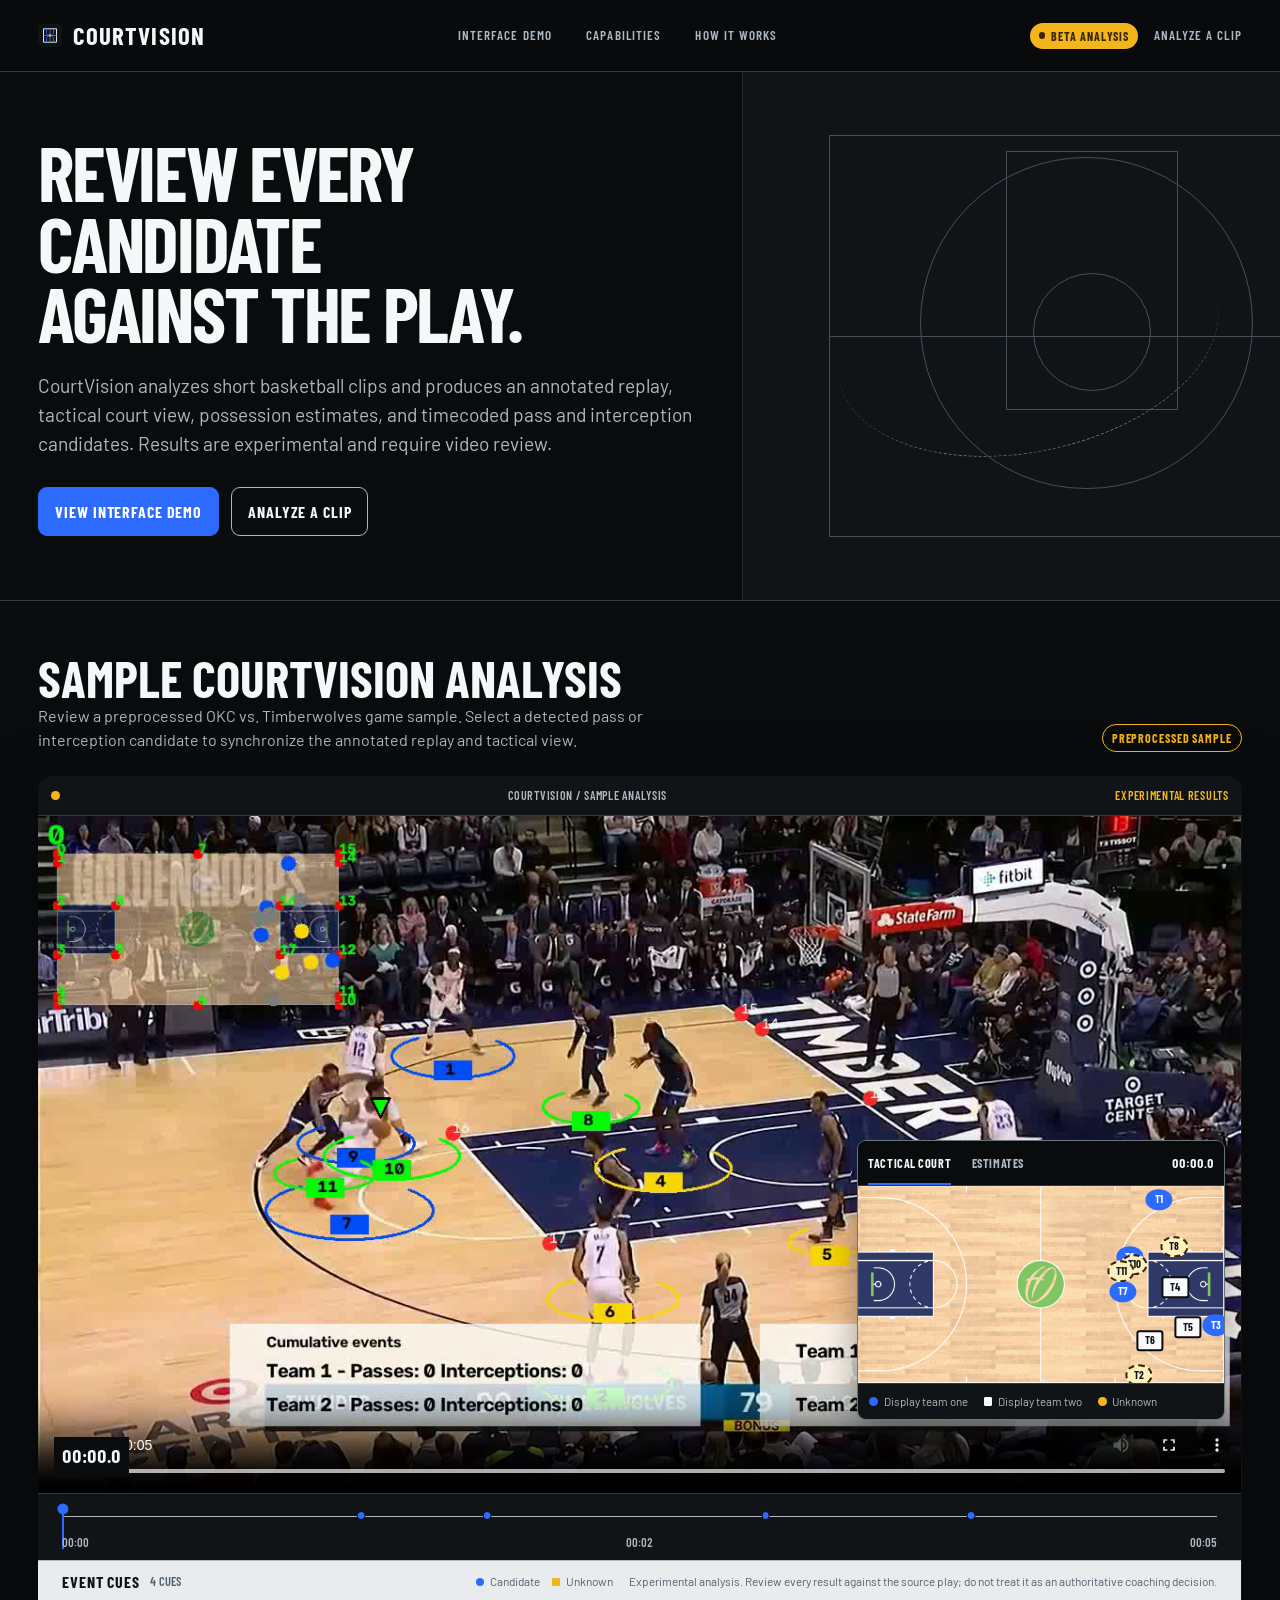
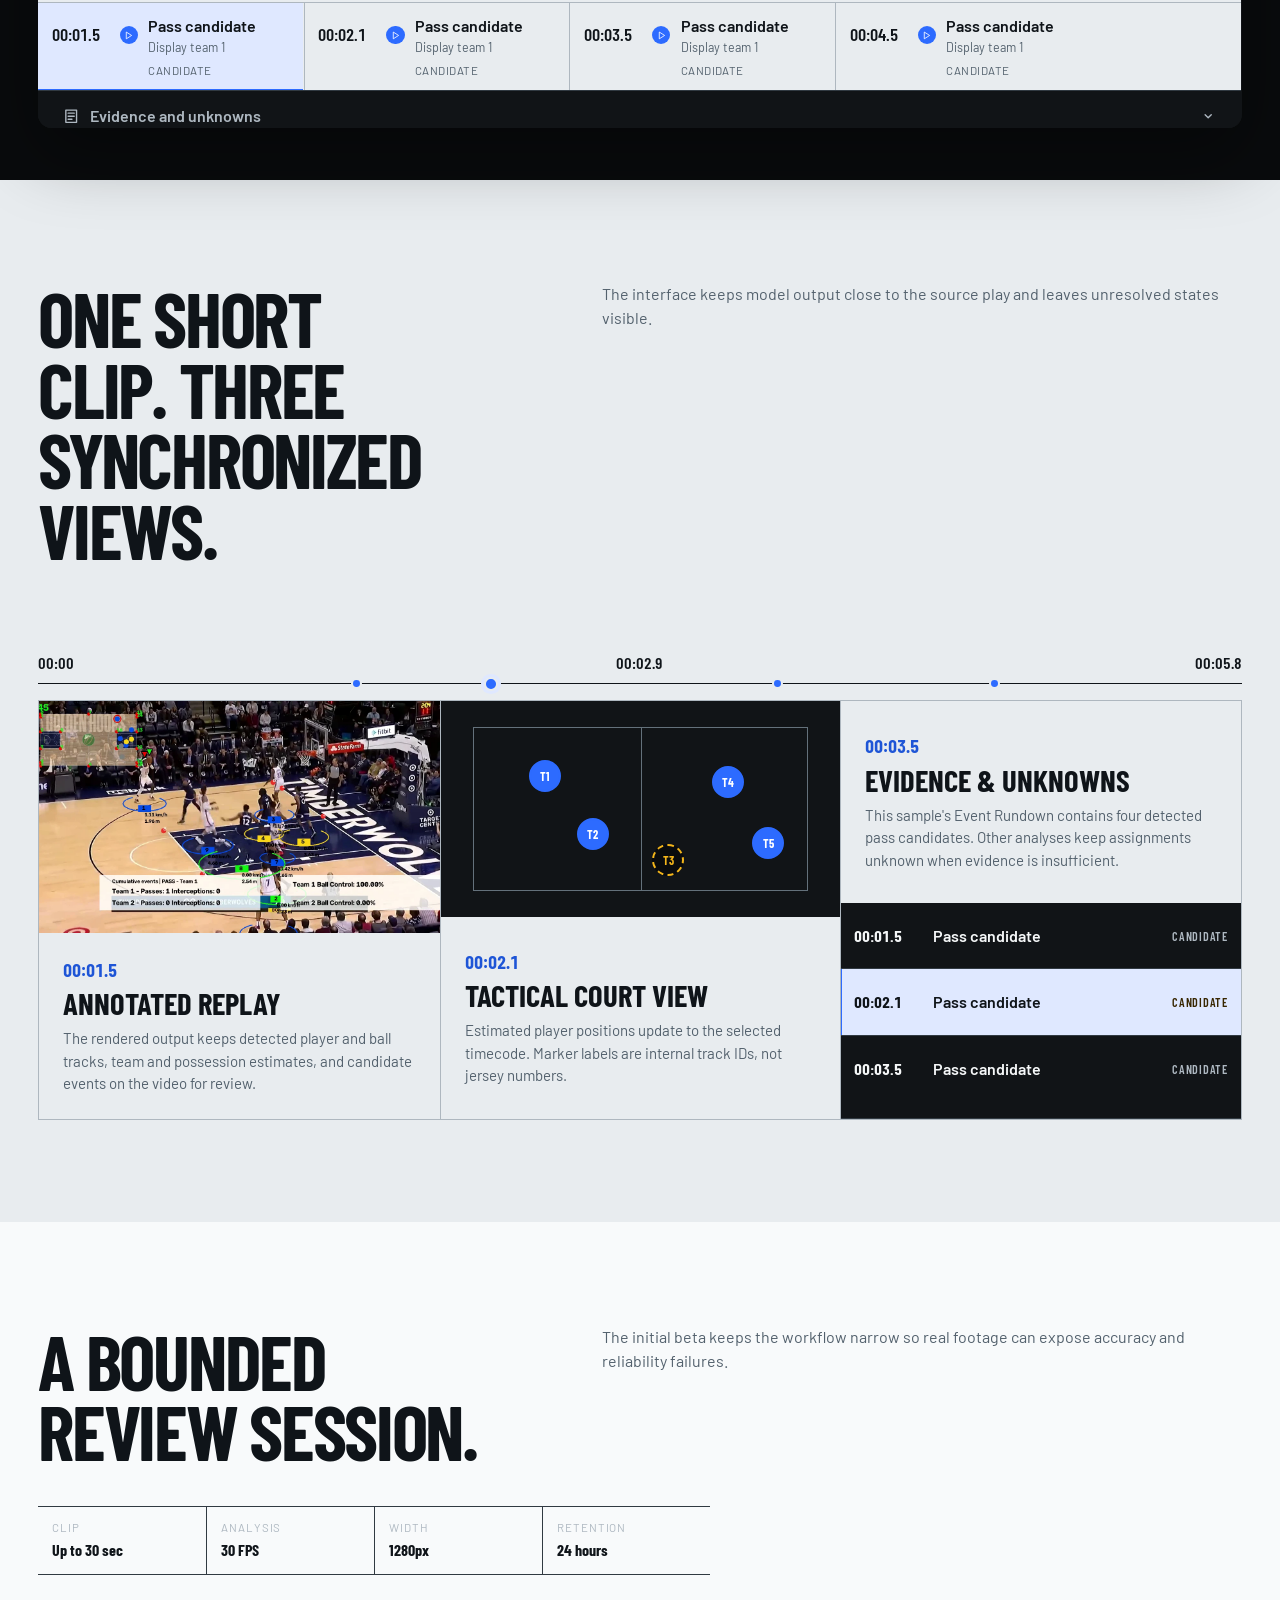
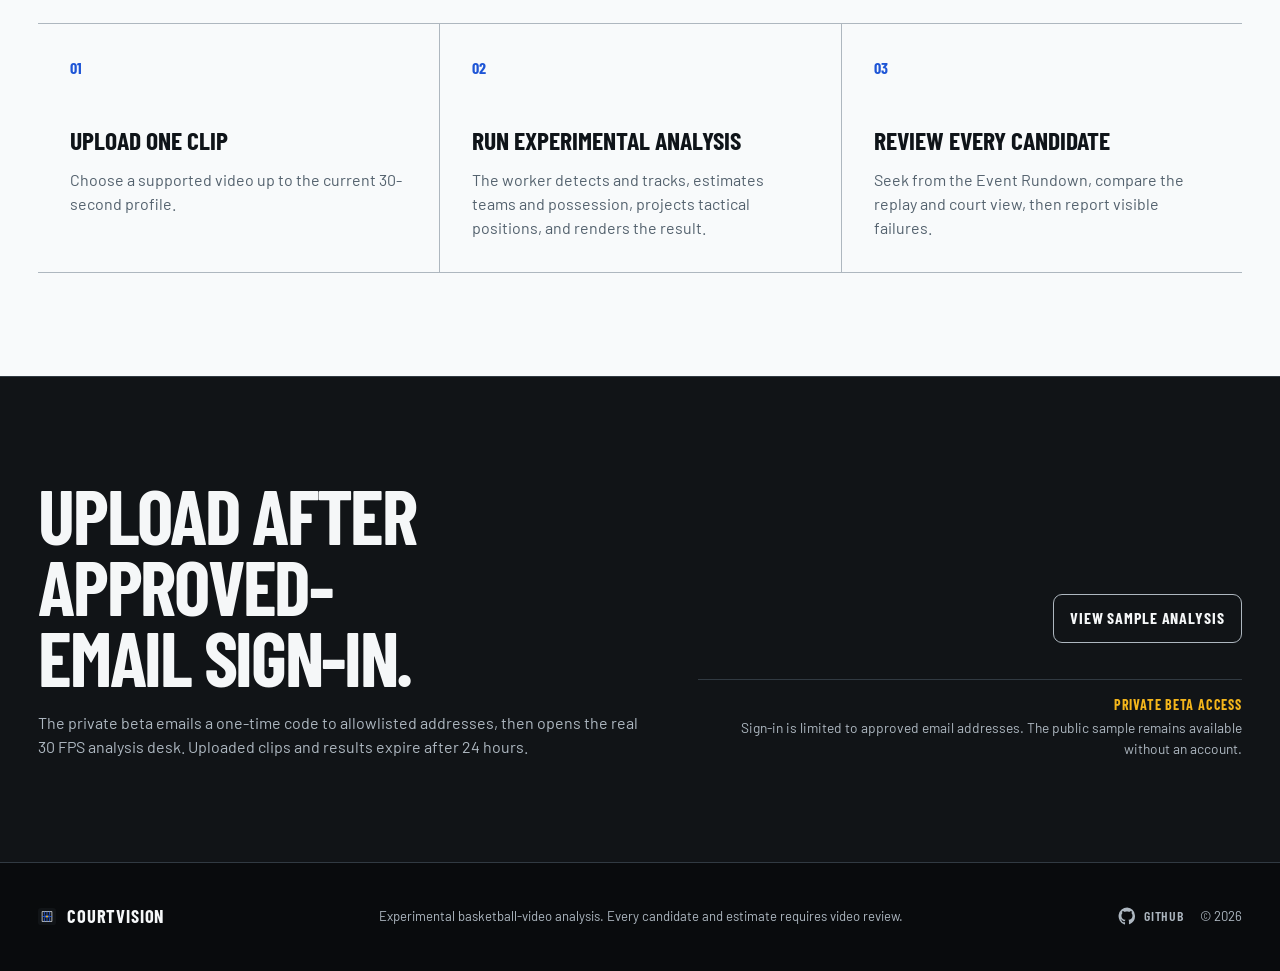
==== web/index.html @ 03729434 "Stabilize full-resolution private beta demo" ====
<!doctype html>
<html lang="en">
  <head>
    <meta charset="utf-8" />
    <meta name="viewport" content="width=device-width, initial-scale=1" />
    <meta name="theme-color" content="#090b0d" />
    <meta name="description" content="CourtVision analyzes short basketball clips into experimental annotated replays, tactical views, possession estimates, and timecoded pass and interception candidates." />
    <link rel="icon" href="assets/mark.svg" type="image/svg+xml" />
    <link rel="preload" href="assets/fonts/barlow-400.ttf" as="font" type="font/ttf" crossorigin />
    <link rel="preload" href="assets/fonts/barlow-condensed-700.ttf" as="font" type="font/ttf" crossorigin />
    <link rel="stylesheet" href="landing.css?v=4" />
    <script src="config.js?v=1"></script>
    <script src="landing.js?v=3" defer></script>
    <title>CourtVision — Experimental Basketball Video Analysis</title>
  </head>
  <body>
    <!--
    THESIS: The product proves its relevance by letting visitors inspect a candidate in the real interface; this page refuses unsupported accuracy, officiating, and coaching claims.
    OWN-WORLD: Matte monitor black and cool-gray rundown paper, cobalt actions, amber unknowns, narrow broadcast lettering, exact timecodes, and faint authored court geometry.
    STORY: A coach, analyst, or researcher understands the bounded analyzer, reviews a preprocessed sample analysis, then may enter the connected private beta.
    FIRST VIEWPORT: Exact hero copy occupies the left half, court geometry holds the right, and the dominant interactive review desk begins immediately below both actions.
    FORM: Supported-Capabilities Live Film Room with a 30-second cue spine; seed ea9de4d5; approved comp .impeccable/mocks/landing-supported-capabilities.png.
    FINISH: unreviewed and undocumented is unfinished; this build ends with the finish review, the verdict, and DESIGN.md
    -->
    <a class="skip-link" href="#main">Skip to content</a>
    <header class="landing-nav">
      <a class="landing-brand" href="./" aria-label="CourtVision home"><img src="assets/mark.svg" alt="" /><span>CourtVision</span></a>
      <nav aria-label="Landing page"><a href="#interface-demo">Interface demo</a><a href="#capabilities">Capabilities</a><a href="#workflow">How it works</a></nav>
      <div class="landing-nav-actions"><span class="beta-pill">Beta analysis</span><a class="nav-signin" href="#private-beta">Analyze a clip</a></div>
    </header>

    <main id="main">
      <section class="landing-hero" aria-labelledby="hero-title">
        <div class="hero-copy">
          <h1 id="hero-title">Review every candidate against the play.</h1>
          <p>CourtVision analyzes short basketball clips and produces an annotated replay, tactical court view, possession estimates, and timecoded pass and interception candidates. Results are experimental and require video review.</p>
          <div class="hero-actions"><a class="landing-button primary" href="#interface-demo">View Interface Demo</a><a class="landing-button secondary" href="#private-beta">Analyze a Clip</a></div>
        </div>
        <div class="hero-court" aria-hidden="true">
          <span class="court-ring ring-one"></span><span class="court-ring ring-two"></span><span class="court-lane"></span><span class="court-path"></span><span class="court-signal"></span>
        </div>
      </section>

      <section class="interface-demo" id="interface-demo" aria-labelledby="demo-title">
        <header class="demo-heading"><div><h2 id="demo-title">Sample CourtVision analysis</h2><p>Review a preprocessed OKC vs. Timberwolves game sample. Select a detected pass or interception candidate to synchronize the annotated replay and tactical view.</p></div><span class="synthetic-badge">Preprocessed sample</span></header>
        <div class="demo-browser"><div class="demo-browser-bar" aria-hidden="true"><span></span><strong>courtvision / sample analysis</strong><em>Experimental results</em></div><iframe title="Interactive CourtVision sample analysis" src="demo.html?embedded=1&amp;v=video-2-tactical-fixed-4" loading="eager"></iframe></div>
      </section>

      <section class="cue-section" id="capabilities" aria-labelledby="capabilities-title">
        <header class="section-heading"><h2 id="capabilities-title">One short clip. Three synchronized views.</h2><p>The interface keeps model output close to the source play and leaves unresolved states visible.</p></header>
        <div class="landing-ruler" aria-label="Preprocessed video_2 sample ruler"><span>00:00</span><i class="cue candidate" style="--cue: 26%"></i><i class="cue selected" style="--cue: 37%"></i><i class="cue candidate" style="--cue: 61%"></i><i class="cue candidate" style="--cue: 79%"></i><span>00:02.9</span><span>00:05.8</span></div>
        <div class="capability-bands">
          <article class="capability-band replay-band"><div class="capability-copy"><span class="timecode">00:01.5</span><h3>Annotated replay</h3><p>The rendered output keeps detected player and ball tracks, team and possession estimates, and candidate events on the video for review.</p></div><figure><img src="assets/courtvision-demo-poster.webp" alt="Frame from the preprocessed CourtVision video_2 sample analysis" /></figure></article>
          <article class="capability-band court-band"><div class="mini-court" role="img" aria-label="Illustrative tactical court with internal track IDs T1 through T5"><span class="track t1">T1</span><span class="track t2">T2</span><span class="track t3 unknown">T3</span><span class="track t4">T4</span><span class="track t5">T5</span></div><div class="capability-copy"><span class="timecode">00:02.1</span><h3>Tactical court view</h3><p>Estimated player positions update to the selected timecode. Marker labels are internal track IDs, not jersey numbers.</p></div></article>
          <article class="capability-band unknown-band"><div class="capability-copy"><span class="timecode">00:03.5</span><h3>Evidence &amp; Unknowns</h3><p>This sample's Event Rundown contains four detected pass candidates. Other analyses keep assignments unknown when evidence is insufficient.</p></div><div class="sample-rundown" aria-label="video_2 Event Rundown excerpt"><div><time>00:01.5</time><strong>Pass candidate</strong><span>Candidate</span></div><div class="active"><time>00:02.1</time><strong>Pass candidate</strong><span>Candidate</span></div><div><time>00:03.5</time><strong>Pass candidate</strong><span>Candidate</span></div></div></article>
        </div>
      </section>

      <section class="workflow" id="workflow" aria-labelledby="workflow-title">
        <header class="section-heading"><h2 id="workflow-title">A bounded review session.</h2><p>The initial beta keeps the workflow narrow so real footage can expose accuracy and reliability failures.</p></header>
        <dl class="beta-limits" aria-label="Current private beta profile"><div><dt>Clip</dt><dd>Up to 30 sec</dd></div><div><dt>Analysis</dt><dd>30 FPS</dd></div><div><dt>Width</dt><dd>1280px</dd></div><div><dt>Retention</dt><dd>24 hours</dd></div></dl>
        <ol><li><strong>Upload one clip</strong><span>Choose a supported video up to the current 30-second profile.</span></li><li><strong>Run experimental analysis</strong><span>The worker detects and tracks, estimates teams and possession, projects tactical positions, and renders the result.</span></li><li><strong>Review every candidate</strong><span>Seek from the Event Rundown, compare the replay and court view, then report visible failures.</span></li></ol>
      </section>

      <section class="closing-cta" id="private-beta" aria-labelledby="closing-title"><div><h2 id="closing-title">Upload after approved-email sign-in.</h2><p>The private beta emails a one-time code to allowlisted addresses, then opens the real 30 FPS analysis desk. Uploaded clips and results expire after 24 hours.</p></div><div class="beta-entry"><div class="hero-actions"><a class="landing-button primary" data-auth-link href="app.html">Open Upload Desk</a><a class="landing-button secondary" href="demo.html?v=video-2-tactical-fixed-4">View Sample Analysis</a></div><p class="deployment-note" data-auth-unavailable><strong>Private beta access</strong><span>Sign-in is limited to approved email addresses. The public sample remains available without an account.</span></p></div></section>
    </main>

    <footer class="landing-footer" id="site-footer"><a class="landing-brand" href="./"><img src="assets/mark.svg" alt="" /><span>CourtVision</span></a><p>Experimental basketball-video analysis. Every candidate and estimate requires video review.</p><div class="footer-meta"><a class="footer-github" href="https://github.com/jcshyy" aria-label="jcshyy on GitHub"><svg viewBox="0 0 24 24" aria-hidden="true" focusable="false"><path d="M12 .7a11.3 11.3 0 0 0-3.6 22c.6.1.8-.3.8-.6v-2.2c-3.3.7-4-1.4-4-1.4-.5-1.3-1.3-1.6-1.3-1.6-1.1-.7.1-.7.1-.7 1.2.1 1.8 1.2 1.8 1.2 1 1.8 2.7 1.3 3.3 1 .1-.8.4-1.3.7-1.6-2.6-.3-5.3-1.3-5.3-5.6 0-1.2.4-2.2 1.2-3-.1-.3-.5-1.5.1-3 0 0 1-.3 3.1 1.2.9-.3 1.9-.4 2.8-.4 1 0 2 .1 2.8.4 2.2-1.5 3.1-1.2 3.1-1.2.6 1.5.2 2.7.1 3 .8.8 1.2 1.8 1.2 3 0 4.3-2.7 5.3-5.3 5.6.4.3.7 1 .7 2v3c0 .4.2.7.8.6A11.3 11.3 0 0 0 12 .7Z" /></svg><span>GitHub</span></a><span>© <span id="current-year">2026</span></span></div></footer>
  </body>
</html>
---- web/landing.css ----
@font-face {
  font-family: "Barlow";
  src: url("assets/fonts/barlow-400.ttf") format("truetype");
  font-style: normal;
  font-weight: 400;
  font-display: swap;
}

@font-face {
  font-family: "Barlow";
  src: url("assets/fonts/barlow-600.ttf") format("truetype");
  font-style: normal;
  font-weight: 600;
  font-display: swap;
}

@font-face {
  font-family: "Barlow Condensed";
  src: url("assets/fonts/barlow-condensed-600.ttf") format("truetype");
  font-style: normal;
  font-weight: 600;
  font-display: swap;
}

@font-face {
  font-family: "Barlow Condensed";
  src: url("assets/fonts/barlow-condensed-700.ttf") format("truetype");
  font-style: normal;
  font-weight: 700;
  font-display: swap;
}

:root {
  color-scheme: dark;
  --monitor: #111417;
  --monitor-deep: #090b0d;
  --monitor-raised: #1a1f24;
  --paper: #e8ecef;
  --paper-bright: #f8fafb;
  --ink: #0f1419;
  --rule: #313a42;
  --rule-light: #aeb7bf;
  --cobalt: #2d6bff;
  --cobalt-strong: #1e55d6;
  --cobalt-soft: #dfe8ff;
  --amber: #f3b51b;
  --amber-ink: #382600;
  --text: #f5f7f8;
  --text-muted: #aeb8c1;
  --paper-muted: #53616d;
  --radius: 14px;
  --radius-small: 9px;
  --page: clamp(1rem, 3vw, 3rem);
}

* { box-sizing: border-box; }

html {
  min-width: 320px;
  scroll-behavior: smooth;
  background: var(--monitor-deep);
}

body {
  min-height: 100vh;
  margin: 0;
  overflow-x: hidden;
  background: var(--monitor-deep);
  color: var(--text);
  font-family: "Barlow", sans-serif;
  line-height: 1.5;
  text-rendering: optimizeLegibility;
}

a { color: inherit; }

button,
a { -webkit-tap-highlight-color: transparent; }

a:focus-visible,
iframe:focus-visible {
  outline: 3px solid var(--amber);
  outline-offset: 3px;
}

.skip-link {
  position: fixed;
  z-index: 20;
  top: 0.75rem;
  left: 0.75rem;
  padding: 0.65rem 0.85rem;
  border-radius: var(--radius-small);
  background: var(--amber);
  color: var(--amber-ink);
  font-weight: 700;
  transform: translateY(-200%);
}

.skip-link:focus { transform: translateY(0); }

.landing-nav {
  position: sticky;
  z-index: 10;
  top: 0;
  display: grid;
  grid-template-columns: auto 1fr auto;
  align-items: center;
  min-height: 4.5rem;
  padding: 0.65rem var(--page);
  border-bottom: 1px solid var(--rule);
  background: rgba(9, 11, 13, 0.96);
}

.landing-brand {
  display: inline-flex;
  align-items: center;
  gap: 0.7rem;
  color: var(--text);
  font-family: "Barlow Condensed", sans-serif;
  font-size: 1.55rem;
  font-weight: 700;
  letter-spacing: 0.045em;
  text-decoration: none;
  text-transform: uppercase;
}

.landing-brand img { width: 1.45rem; height: 1.45rem; }

.landing-nav nav {
  display: flex;
  justify-content: center;
  gap: clamp(1rem, 2.7vw, 2.5rem);
}

.landing-nav nav a,
.nav-signin {
  color: var(--text-muted);
  font-family: "Barlow Condensed", sans-serif;
  font-size: 0.82rem;
  font-weight: 600;
  letter-spacing: 0.08em;
  text-decoration: none;
  text-transform: uppercase;
}

.landing-nav nav a:hover,
.nav-signin:hover { color: var(--text); }

.landing-nav-actions {
  display: flex;
  align-items: center;
  gap: 1rem;
}

.beta-pill,
.synthetic-badge {
  display: inline-flex;
  align-items: center;
  gap: 0.4rem;
  width: max-content;
  padding: 0.25rem 0.55rem;
  border-radius: 999px;
  background: var(--amber);
  color: var(--amber-ink);
  font-family: "Barlow Condensed", sans-serif;
  font-size: 0.75rem;
  font-weight: 700;
  letter-spacing: 0.075em;
  text-transform: uppercase;
}

.beta-pill::before { width: 0.38rem; height: 0.38rem; border-radius: 50%; background: currentColor; content: ""; }

.landing-hero {
  position: relative;
  display: grid;
  grid-template-columns: minmax(0, 0.58fr) minmax(20rem, 0.42fr);
  min-height: 29rem;
  overflow: hidden;
  border-bottom: 1px solid var(--rule);
}

.hero-copy {
  position: relative;
  z-index: 2;
  display: flex;
  flex-direction: column;
  justify-content: center;
  padding: clamp(2.75rem, 5vw, 4.5rem) var(--page);
}

.hero-copy h1,
.section-heading h2,
.closing-cta h2 {
  margin: 0;
  font-family: "Barlow Condensed", sans-serif;
  font-weight: 700;
  letter-spacing: -0.03em;
  line-height: 0.92;
  text-wrap: balance;
}

.hero-copy h1 {
  max-width: 16ch;
  font-size: clamp(3.6rem, 6vw, 5.5rem);
  text-transform: uppercase;
}

.hero-copy > p {
  max-width: 43rem;
  margin: 1.5rem 0 0;
  color: var(--text-muted);
  font-size: clamp(1rem, 1.5vw, 1.22rem);
}

.hero-actions {
  display: flex;
  flex-wrap: wrap;
  gap: 0.75rem;
  margin-top: 1.8rem;
}

.landing-button {
  display: inline-flex;
  align-items: center;
  justify-content: center;
  min-height: 2.9rem;
  padding: 0.72rem 1rem;
  border: 1px solid var(--rule-light);
  border-radius: var(--radius-small);
  font-family: "Barlow Condensed", sans-serif;
  font-weight: 700;
  letter-spacing: 0.055em;
  text-decoration: none;
  text-transform: uppercase;
  transition: background-color 180ms ease, border-color 180ms ease, color 180ms ease, transform 180ms ease, box-shadow 180ms ease;
}

.landing-button:hover { transform: translateY(-1px); box-shadow: 0 8px 20px rgba(0, 0, 0, 0.22); }
.landing-button.primary { border-color: var(--cobalt); background: var(--cobalt); color: #fff; }
.landing-button.primary:hover { border-color: var(--cobalt-strong); background: var(--cobalt-strong); }
.landing-button.secondary { background: transparent; color: var(--text); }
.landing-button.secondary:hover { border-color: var(--text); }

.beta-limits {
  display: grid;
  grid-template-columns: repeat(4, minmax(0, 1fr));
  max-width: 42rem;
  margin: 2.5rem 0 0;
  border-top: 1px solid var(--rule);
  border-bottom: 1px solid var(--rule);
}

.beta-limits div { padding: 0.75rem 0.85rem; }
.beta-limits div + div { border-left: 1px solid var(--rule); }
.beta-limits dt { color: var(--text-muted); font-size: 0.72rem; letter-spacing: 0.08em; text-transform: uppercase; }
.beta-limits dd { margin: 0.1rem 0 0; font-family: "Barlow Condensed", sans-serif; font-weight: 700; }

.hero-court {
  position: relative;
  overflow: hidden;
  border-left: 1px solid var(--rule);
  background: var(--monitor);
}

.hero-court::before,
.hero-court::after,
.court-ring,
.court-lane,
.court-path {
  position: absolute;
  border: 1px solid #43505b;
  content: "";
}

.hero-court::before { inset: 12% -28% 12% 16%; }
.hero-court::after { top: 50%; left: 16%; width: 170%; border-top: 1px solid #43505b; border-right: 0; border-bottom: 0; border-left: 0; }
.court-ring { border-radius: 50%; }
.ring-one { top: 16%; left: 33%; width: 62%; aspect-ratio: 1; }
.ring-two { top: 38%; left: 54%; width: 22%; aspect-ratio: 1; }
.court-lane { top: 15%; left: 49%; width: 32%; height: 49%; }
.court-path { top: 30%; left: 17%; width: 72%; height: 42%; border: 0; border-bottom: 1px dashed #68747e; border-radius: 50%; transform: rotate(-12deg); }
.court-signal {
  position: absolute;
  z-index: 2;
  top: 34%;
  left: 19%;
  width: 0.72rem;
  height: 0.72rem;
  border: 2px solid var(--text);
  border-radius: 50%;
  background: var(--cobalt);
  opacity: 0;
  offset-path: path("M0 0 C80 110 210 20 320 150");
}

.interface-demo,
.cue-section,
.workflow,
.closing-cta { padding: clamp(4rem, 8vw, 7rem) var(--page); }

.interface-demo { padding-block: clamp(2.25rem, 4vw, 3.5rem); background: var(--monitor-deep); }

.demo-heading,
.section-heading {
  display: flex;
  align-items: end;
  justify-content: space-between;
  gap: 2rem;
  margin-bottom: 1.5rem;
}

.demo-heading h2,
.demo-heading p,
.section-heading h2,
.section-heading p { margin: 0; }

.demo-heading h2 {
  font-family: "Barlow Condensed", sans-serif;
  font-size: clamp(2rem, 4vw, 3.4rem);
  line-height: 1;
  text-transform: uppercase;
}

.demo-heading p,
.section-heading p { max-width: 40rem; color: var(--text-muted); }

.synthetic-badge { border: 1px solid var(--amber); background: transparent; color: var(--amber); }

.demo-browser {
  position: relative;
  overflow: hidden;
  border-radius: var(--radius);
  background: var(--monitor);
  box-shadow: 0 24px 70px rgba(0, 0, 0, 0.38);
}

.demo-browser::after {
  position: absolute;
  z-index: 4;
  inset: 0 auto 0 0;
  width: 2px;
  background: var(--cobalt);
  content: "";
  opacity: 0;
  pointer-events: none;
  transform: translateX(-2px);
}

.demo-browser-bar {
  display: grid;
  grid-template-columns: auto 1fr auto;
  align-items: center;
  min-height: 2.55rem;
  padding: 0.45rem 0.8rem;
  border-bottom: 1px solid var(--rule);
  color: var(--text-muted);
  font-family: "Barlow Condensed", sans-serif;
  font-size: 0.75rem;
  letter-spacing: 0.06em;
  text-transform: uppercase;
}

.demo-browser-bar span { width: 0.55rem; height: 0.55rem; border-radius: 50%; background: var(--amber); }
.demo-browser-bar strong { justify-self: center; font-weight: 600; }
.demo-browser-bar em { color: var(--amber); font-style: normal; }
.demo-browser iframe { display: block; width: 100%; height: min(76vw, 57rem); min-height: 38rem; border: 0; background: var(--monitor); }

.cue-section { background: var(--paper); color: var(--ink); }

.section-heading { align-items: start; }
.section-heading h2 { max-width: 13ch; font-size: clamp(3rem, 6vw, 5.25rem); text-transform: uppercase; }
.cue-section .section-heading p,
.workflow .section-heading p { color: var(--paper-muted); }

.landing-ruler {
  position: relative;
  display: grid;
  grid-template-columns: 1fr 1fr 1fr;
  align-items: end;
  min-height: 4.5rem;
  margin: 3rem 0 1rem;
  border-bottom: 1px solid var(--ink);
  font-family: "Barlow Condensed", sans-serif;
  font-variant-numeric: tabular-nums;
}

.landing-ruler span { padding-bottom: 0.55rem; }
.landing-ruler span:nth-of-type(2) { justify-self: center; }
.landing-ruler span:last-child { justify-self: end; }
.cue { position: absolute; bottom: -0.34rem; left: var(--cue); width: 0.68rem; height: 0.68rem; border: 2px solid var(--paper); border-radius: 50%; background: var(--cobalt); }
.cue.unknown { border-radius: 0; background: var(--amber); transform: rotate(45deg); }
.cue.selected { width: 0.85rem; height: 0.85rem; bottom: -0.43rem; box-shadow: 0 0 0 3px var(--cobalt-soft); }

.capability-bands { display: grid; grid-template-columns: repeat(3, minmax(0, 1fr)); border: 1px solid var(--rule-light); }
.capability-band { display: grid; grid-template-columns: 1fr; min-height: 23rem; border: 0; }
.capability-band + .capability-band { border-left: 1px solid var(--rule-light); }
.replay-band,
.court-band,
.unknown-band { grid-template-columns: 1fr; }
.capability-copy { display: flex; flex-direction: column; justify-content: center; min-height: 10.5rem; padding: 1.5rem; }
.capability-copy h3 { margin: 0.25rem 0 0.6rem; font-family: "Barlow Condensed", sans-serif; font-size: clamp(1.65rem, 2.4vw, 2.4rem); line-height: 0.95; text-transform: uppercase; }
.capability-copy p { max-width: 36rem; margin: 0; color: var(--paper-muted); font-size: 0.94rem; }
.timecode { color: var(--cobalt-strong); font-family: "Barlow Condensed", sans-serif; font-size: 1.15rem; font-weight: 700; font-variant-numeric: tabular-nums; }

.replay-band figure { position: relative; grid-row: 1; min-height: 12.5rem; margin: 0; overflow: hidden; background: var(--monitor); }
.replay-band img { width: 100%; height: 100%; object-fit: cover; filter: saturate(0.88) contrast(1.04); }
.mini-court {
  position: relative;
  min-height: 12.5rem;
  overflow: hidden;
  background: var(--monitor);
}

.mini-court::before { position: absolute; inset: 12% 8%; border: 1px solid #64717b; content: ""; }
.mini-court::after { position: absolute; top: 12%; bottom: 12%; left: 50%; border-left: 1px solid #64717b; content: ""; }
.track { position: absolute; z-index: 2; display: grid; place-items: center; min-width: 2rem; height: 2rem; padding-inline: 0.2rem; border: 2px solid var(--cobalt); border-radius: 50%; background: var(--cobalt); color: #fff; font-family: "Barlow Condensed", sans-serif; font-size: 0.75rem; font-weight: 700; }
.track.unknown { border-style: dashed; border-color: var(--amber); background: var(--monitor-deep); color: var(--amber); }
.t1 { top: 27%; left: 22%; }.t2 { top: 54%; left: 34%; }.t3 { top: 66%; left: 53%; }.t4 { top: 30%; left: 68%; }.t5 { top: 58%; left: 78%; }

.sample-rundown { align-self: stretch; margin: 0; border: 0; border-bottom: 1px solid var(--rule); background: var(--monitor); color: var(--text); }
.sample-rundown div { display: grid; grid-template-columns: 4.3rem minmax(0, 1fr) auto; gap: 0.65rem; align-items: center; min-height: 4.15rem; padding: 0.65rem 0.8rem; border-bottom: 1px solid var(--rule); }
.sample-rundown div:last-child { border-bottom: 0; }
.sample-rundown div.active { background: var(--cobalt-soft); color: var(--ink); box-shadow: inset 1px 0 var(--cobalt); }
.sample-rundown time { font-family: "Barlow Condensed", sans-serif; font-weight: 700; font-variant-numeric: tabular-nums; }
.sample-rundown strong { font-weight: 600; }
.sample-rundown span { color: var(--text-muted); font-family: "Barlow Condensed", sans-serif; font-size: 0.76rem; letter-spacing: 0.06em; text-transform: uppercase; }
.sample-rundown .active span { color: var(--amber-ink); }

.workflow { background: var(--paper-bright); color: var(--ink); }
.workflow ol { display: grid; grid-template-columns: repeat(3, 1fr); margin: 3rem 0 0; padding: 0; border-top: 1px solid var(--rule-light); border-bottom: 1px solid var(--rule-light); list-style: none; counter-reset: workflow; }
.workflow li { position: relative; min-height: 13rem; padding: 2rem; counter-increment: workflow; }
.workflow li + li { border-left: 1px solid var(--rule-light); }
.workflow li::before { display: block; margin-bottom: 2.6rem; color: var(--cobalt-strong); font-family: "Barlow Condensed", sans-serif; font-size: 1rem; font-weight: 700; content: "0" counter(workflow); }
.workflow li strong { display: block; margin-bottom: 0.55rem; font-family: "Barlow Condensed", sans-serif; font-size: 1.6rem; text-transform: uppercase; }
.workflow li span { color: var(--paper-muted); }

.closing-cta {
  display: flex;
  align-items: end;
  justify-content: space-between;
  gap: 3rem;
  min-height: 28rem;
  border-top: 1px solid var(--rule);
  border-bottom: 1px solid var(--rule);
  background: var(--monitor);
}

.closing-cta h2 { max-width: 12ch; font-size: clamp(3.2rem, 6vw, 5.5rem); text-transform: uppercase; }
.closing-cta p { max-width: 38rem; margin: 1.25rem 0 0; color: var(--text-muted); }
.closing-cta .hero-actions { flex: 0 0 auto; }

.beta-entry {
  display: grid;
  justify-items: end;
  gap: 1rem;
  max-width: 34rem;
}

.deployment-note {
  display: grid;
  gap: 0.2rem;
  max-width: 31rem;
  margin: 0;
  padding-top: 0.85rem;
  border-top: 1px solid var(--rule);
  text-align: right;
}

.deployment-note strong {
  color: var(--amber);
  font-family: "Barlow Condensed", sans-serif;
  font-size: 0.88rem;
  letter-spacing: 0.055em;
  text-transform: uppercase;
}

.deployment-note span {
  color: var(--text-muted);
  font-size: 0.86rem;
}

.landing-footer { display: grid; grid-template-columns: auto 1fr auto; align-items: center; gap: 2rem; padding: 2rem var(--page); color: var(--text-muted); font-size: 0.82rem; }
.landing-footer p { justify-self: center; margin: 0; text-align: center; }
.landing-footer .landing-brand { min-height: 2.75rem; font-size: 1.15rem; }
.landing-footer .landing-brand img { width: 1.1rem; height: 1.1rem; }

.footer-meta {
  display: flex;
  align-items: center;
  justify-self: end;
  gap: 1rem;
  white-space: nowrap;
}

.footer-github {
  display: inline-flex;
  align-items: center;
  gap: 0.45rem;
  min-height: 2.75rem;
  color: var(--text-muted);
  font-family: "Barlow Condensed", sans-serif;
  font-size: 0.86rem;
  font-weight: 600;
  letter-spacing: 0.055em;
  text-decoration: none;
  text-transform: uppercase;
  transition: color 160ms ease;
}

.footer-github:hover { color: var(--text); }
.footer-github svg { width: 1.15rem; height: 1.15rem; fill: currentColor; }

[hidden] { display: none !important; }

@media (prefers-reduced-motion: no-preference) {
  .hero-court { animation: court-reveal 900ms cubic-bezier(0.16, 1, 0.3, 1) both; }
  .motion-ready .court-signal { animation: court-signal-route 1.25s cubic-bezier(0.16, 1, 0.3, 1) 280ms both; }
  .demo-browser.is-cued::after { animation: review-scan 680ms cubic-bezier(0.16, 1, 0.3, 1) both; }
  .landing-ruler.is-live .cue { animation: cue-resolve 420ms cubic-bezier(0.16, 1, 0.3, 1) both; }
  .landing-ruler.is-live .cue:nth-of-type(1) { animation-delay: 0ms; }
  .landing-ruler.is-live .cue:nth-of-type(2) { animation-delay: 55ms; }
  .landing-ruler.is-live .cue:nth-of-type(3) { animation-delay: 110ms; }
  .landing-ruler.is-live .cue:nth-of-type(4) { animation-delay: 165ms; }
  @keyframes court-reveal { from { clip-path: inset(0 0 100% 0); } to { clip-path: inset(0); } }
  @keyframes court-signal-route {
    0% { opacity: 0; offset-distance: 0%; }
    15% { opacity: 1; }
    78% { opacity: 1; }
    100% { opacity: 0; offset-distance: 100%; }
  }
  @keyframes review-scan {
    0% { opacity: 0; transform: translateX(-2px); }
    14% { opacity: 1; }
    82% { opacity: 1; }
    100% { opacity: 0; transform: translateX(100vw); }
  }
  @keyframes cue-resolve {
    0% { opacity: 0.35; scale: 0.45; }
    100% { opacity: 1; scale: 1; }
  }
}

@media (prefers-reduced-motion: reduce) {
  html { scroll-behavior: auto; }
  *, *::before, *::after { animation-duration: 0.01ms !important; transition-duration: 0.01ms !important; }
}

@media (max-width: 980px) {
  .landing-nav { grid-template-columns: auto 1fr; }
  .landing-nav nav { display: none; }
  .landing-nav-actions { justify-self: end; }
  .landing-hero { grid-template-columns: 1fr; }
  .hero-court { position: absolute; inset: 0 0 0 60%; border-left: 1px solid var(--rule); opacity: 0.55; }
  .hero-copy { padding-right: 38%; }
  .demo-browser iframe { height: 48rem; }
  .capability-band { min-height: 21rem; }
}

@media (max-width: 760px) {
  .landing-nav { min-height: 4rem; }
  .beta-pill { display: none; }
  .hero-copy { padding-right: var(--page); }
  .hero-court { inset: 48% -25% 0 40%; opacity: 0.32; }
  .landing-hero { min-height: 44rem; }
  .hero-copy h1 { font-size: clamp(3.3rem, 15vw, 5.2rem); }
  .beta-limits { grid-template-columns: repeat(2, 1fr); }
  .beta-limits div:nth-child(3) { border-left: 0; }
  .beta-limits div:nth-child(n + 3) { border-top: 1px solid var(--rule); }
  .demo-heading, .section-heading, .closing-cta { align-items: start; flex-direction: column; }
  .beta-entry { justify-items: start; }
  .deployment-note { text-align: left; }
  .demo-browser iframe { height: 43rem; min-height: 43rem; }
  .demo-browser-bar { grid-template-columns: auto 1fr; }
  .demo-browser-bar em { display: none; }
  .capability-bands { grid-template-columns: 1fr; }
  .capability-band + .capability-band { border-top: 1px solid var(--rule-light); border-left: 0; }
  .replay-band, .court-band, .unknown-band { grid-template-columns: 1fr; }
  .court-band .capability-copy { order: -1; }
  .capability-copy { min-height: 12rem; }
  .replay-band figure, .mini-court { min-height: 18rem; }
  .sample-rundown { margin: 0; }
  .workflow ol { grid-template-columns: 1fr; }
  .workflow li { min-height: auto; }
  .workflow li + li { border-top: 1px solid var(--rule-light); border-left: 0; }
  .workflow li::before { margin-bottom: 1rem; }
  .closing-cta { min-height: 32rem; }
  .landing-footer { grid-template-columns: 1fr; justify-items: start; }
  .landing-footer p { justify-self: start; text-align: left; }
  .footer-meta { justify-self: start; flex-wrap: wrap; white-space: normal; }
}

@media (max-width: 520px) {
  .landing-brand { font-size: 1.25rem; }
  .landing-brand img { width: 1.2rem; height: 1.2rem; }
  .nav-signin { padding: 0.55rem 0.65rem; border: 1px solid var(--rule); border-radius: var(--radius-small); font-size: 0.7rem; }
  .landing-hero { min-height: 48rem; }
  .hero-copy h1 { font-size: 3.65rem; }
  .hero-actions { flex-direction: column; }
  .landing-button { width: 100%; }
  .interface-demo, .cue-section, .workflow, .closing-cta { padding-block: 4rem; }
  .demo-heading { align-items: start; }
  .synthetic-badge { white-space: normal; }
  .demo-browser { margin-inline: calc(var(--page) * -1); border-radius: 0; }
  .demo-browser iframe { height: 48rem; }
  .section-heading h2 { font-size: 3.55rem; }
  .landing-ruler span:nth-of-type(2) { visibility: hidden; }
  .capability-copy h3 { font-size: 3rem; }
  .sample-rundown div { grid-template-columns: 4.4rem minmax(0, 1fr); gap: 0.6rem; }
  .sample-rundown span { grid-column: 2; }
}
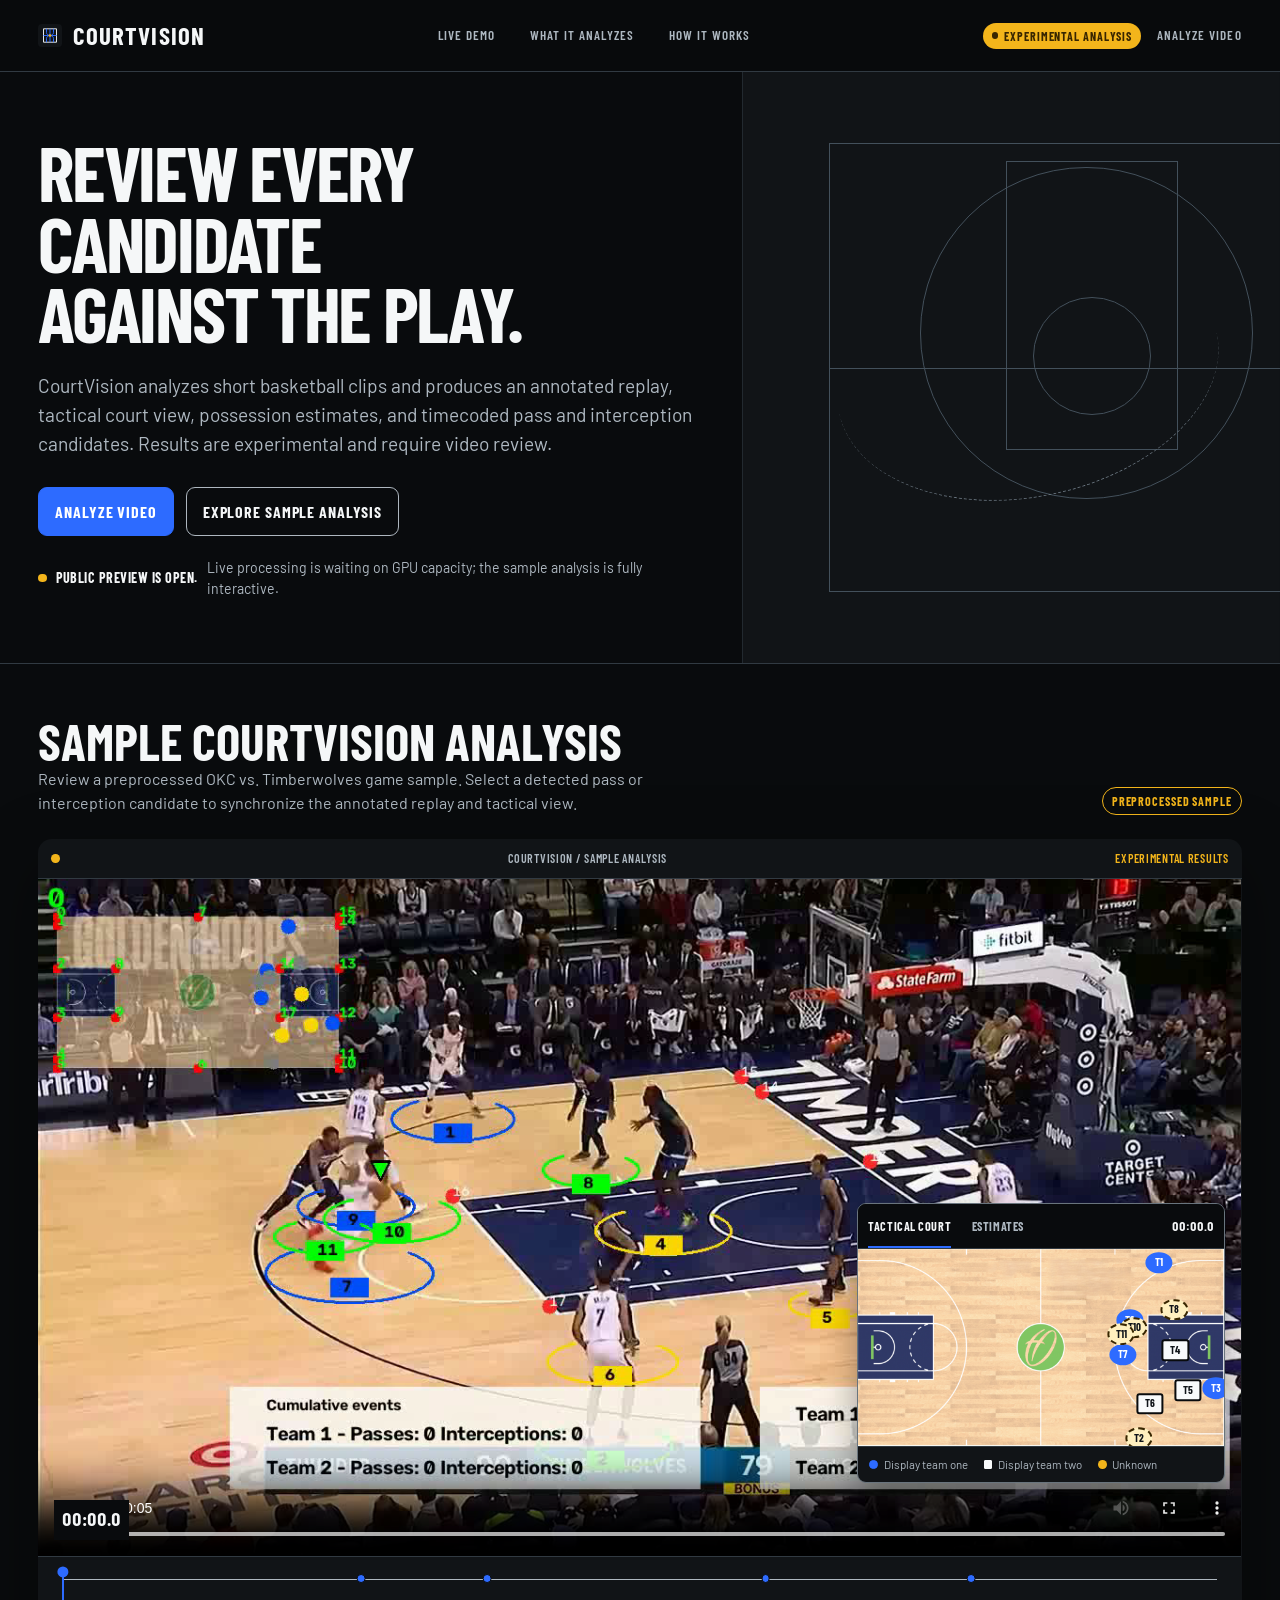
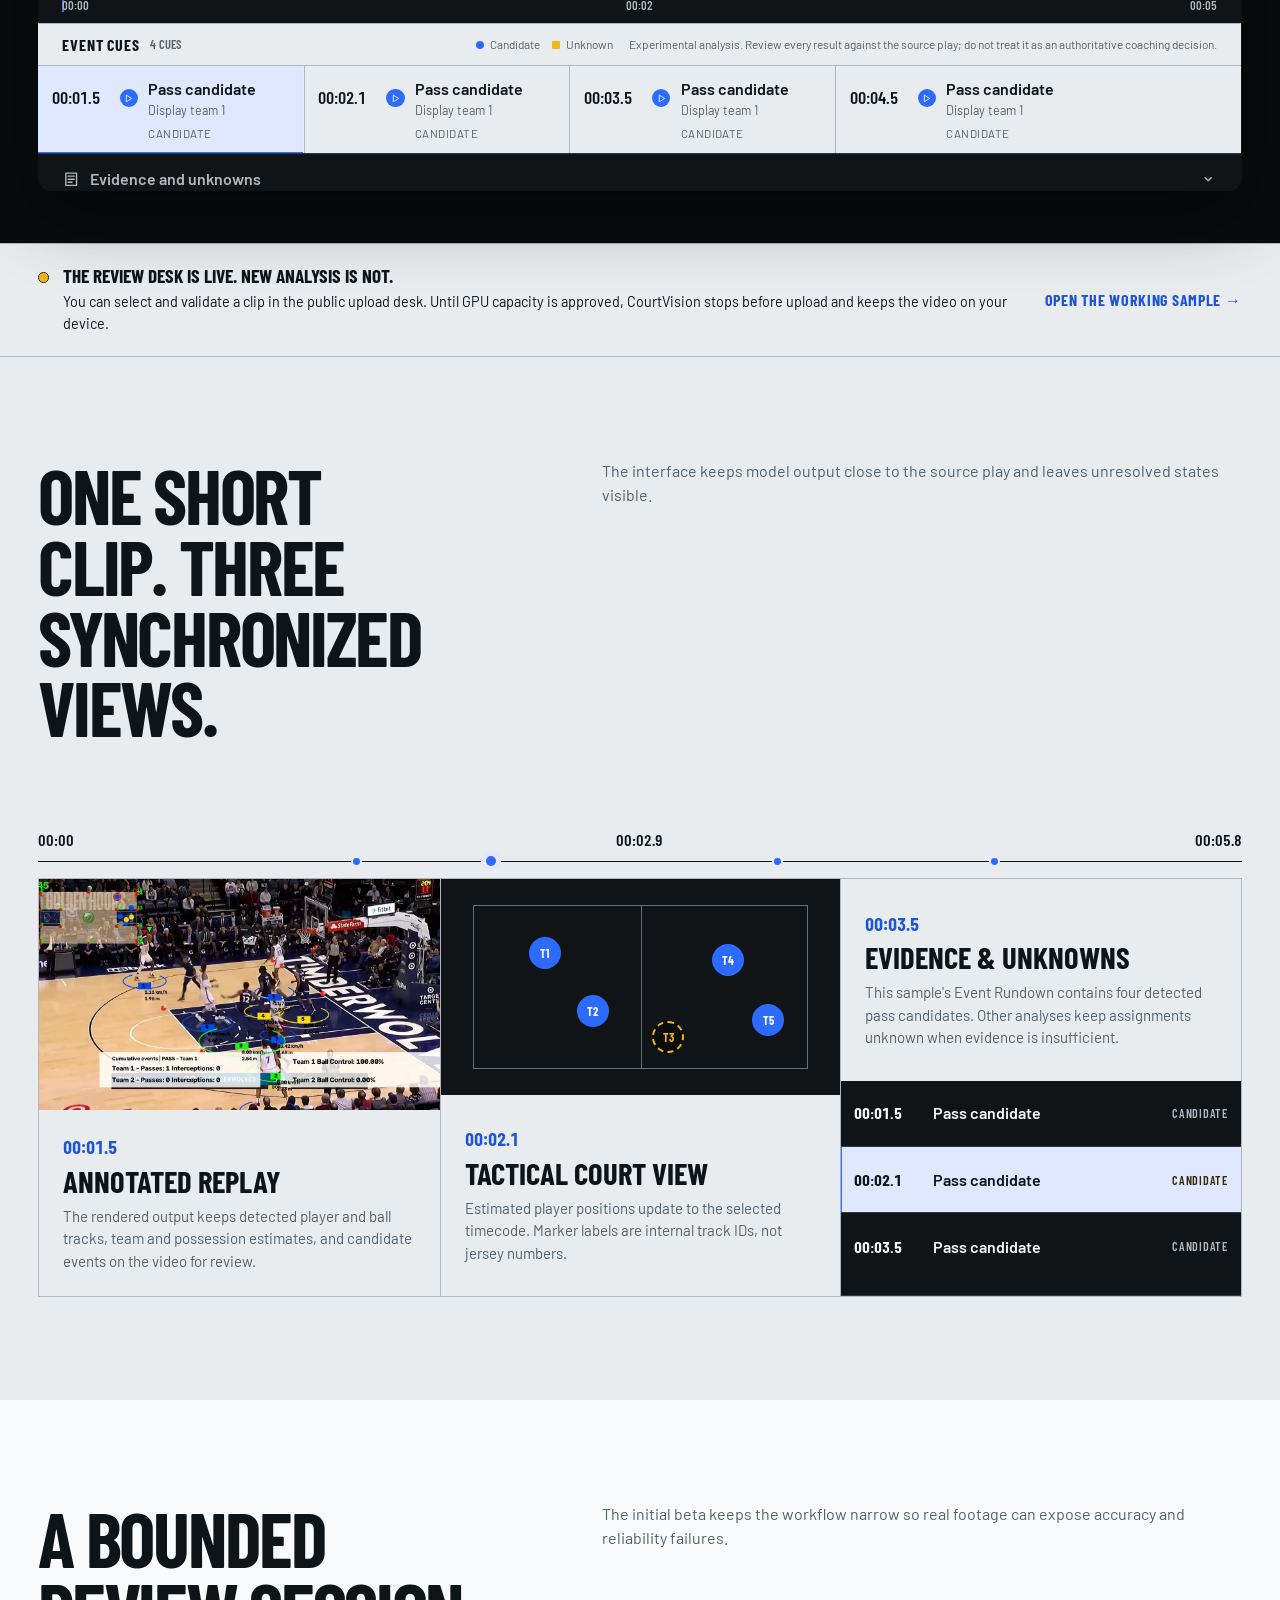
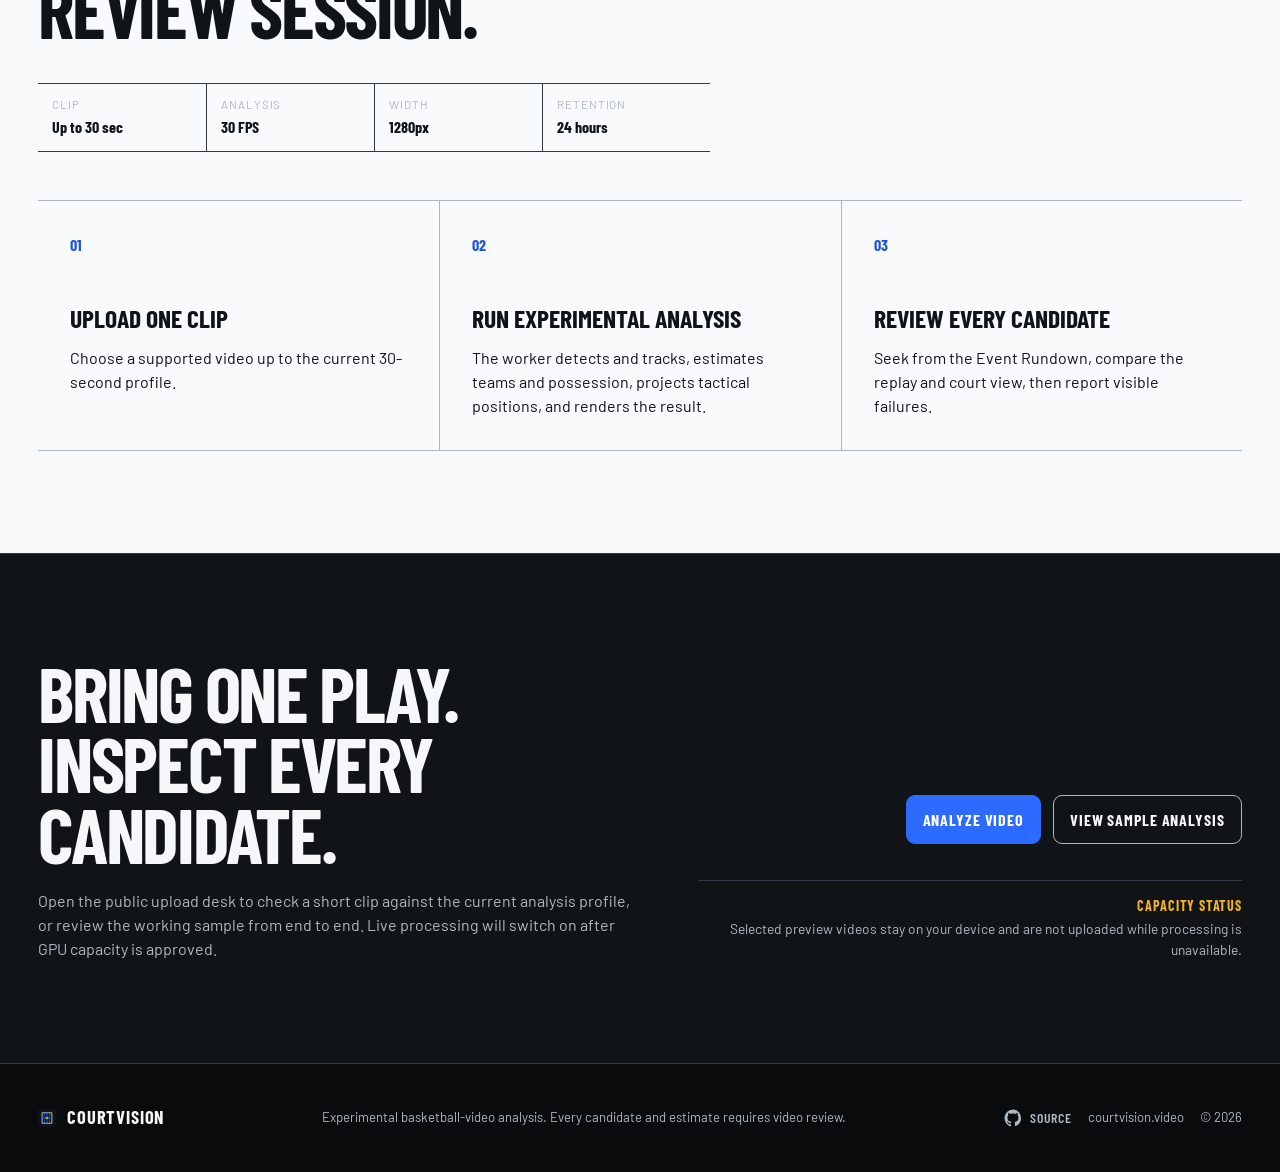
==== commit 85ff4a83: "Launch official CourtVision public preview" ====
--- a/web/index.html
+++ b/web/index.html
@@ -4,29 +4,36 @@
     <meta charset="utf-8" />
     <meta name="viewport" content="width=device-width, initial-scale=1" />
     <meta name="theme-color" content="#090b0d" />
-    <meta name="description" content="CourtVision analyzes short basketball clips into experimental annotated replays, tactical views, possession estimates, and timecoded pass and interception candidates." />
+    <meta name="description" content="CourtVision turns short basketball videos into inspectable annotated replays, tactical views, possession estimates, and timecoded event candidates." />
+    <link rel="canonical" href="https://courtvision.video/" />
+    <meta property="og:type" content="website" />
+    <meta property="og:site_name" content="CourtVision" />
+    <meta property="og:title" content="CourtVision — Inspectable basketball video analysis" />
+    <meta property="og:description" content="Analyze a basketball clip, inspect the annotated replay, and review every experimental candidate against the source play." />
+    <meta property="og:url" content="https://courtvision.video/" />
+    <meta property="og:image" content="https://courtvision.video/assets/courtvision-demo-poster.webp" />
     <link rel="icon" href="assets/mark.svg" type="image/svg+xml" />
     <link rel="preload" href="assets/fonts/barlow-400.ttf" as="font" type="font/ttf" crossorigin />
     <link rel="preload" href="assets/fonts/barlow-condensed-700.ttf" as="font" type="font/ttf" crossorigin />
-    <link rel="stylesheet" href="landing.css?v=4" />
-    <script src="config.js?v=1"></script>
-    <script src="landing.js?v=3" defer></script>
-    <title>CourtVision — Experimental Basketball Video Analysis</title>
+    <link rel="stylesheet" href="landing.css?v=official-preview-1" />
+    <script src="config.js?v=official-preview-1"></script>
+    <script src="landing.js?v=official-preview-1" defer></script>
+    <title>CourtVision — Basketball Video Analysis</title>
   </head>
   <body>
     <!--
     THESIS: The product proves its relevance by letting visitors inspect a candidate in the real interface; this page refuses unsupported accuracy, officiating, and coaching claims.
     OWN-WORLD: Matte monitor black and cool-gray rundown paper, cobalt actions, amber unknowns, narrow broadcast lettering, exact timecodes, and faint authored court geometry.
-    STORY: A coach, analyst, or researcher understands the bounded analyzer, reviews a preprocessed sample analysis, then may enter the connected private beta.
-    FIRST VIEWPORT: Exact hero copy occupies the left half, court geometry holds the right, and the dominant interactive review desk begins immediately below both actions.
+    STORY: A coach, analyst, or researcher understands the bounded analyzer, can open the public upload desk, and can inspect a complete preprocessed sample while live GPU capacity is pending.
+    FIRST VIEWPORT: Exact hero copy occupies the left half, court geometry holds the right, and Analyze video leads directly to the public upload desk.
     FORM: Supported-Capabilities Live Film Room with a 30-second cue spine; seed ea9de4d5; approved comp .impeccable/mocks/landing-supported-capabilities.png.
     FINISH: unreviewed and undocumented is unfinished; this build ends with the finish review, the verdict, and DESIGN.md
     -->
     <a class="skip-link" href="#main">Skip to content</a>
     <header class="landing-nav">
       <a class="landing-brand" href="./" aria-label="CourtVision home"><img src="assets/mark.svg" alt="" /><span>CourtVision</span></a>
-      <nav aria-label="Landing page"><a href="#interface-demo">Interface demo</a><a href="#capabilities">Capabilities</a><a href="#workflow">How it works</a></nav>
-      <div class="landing-nav-actions"><span class="beta-pill">Beta analysis</span><a class="nav-signin" href="#private-beta">Analyze a clip</a></div>
+      <nav aria-label="Landing page"><a href="#interface-demo">Live demo</a><a href="#capabilities">What it analyzes</a><a href="#workflow">How it works</a></nav>
+      <div class="landing-nav-actions"><span class="beta-pill">Experimental analysis</span><a class="nav-signin" data-analyze-link href="app.html">Analyze video</a></div>
     </header>
 
     <main id="main">
@@ -34,7 +41,8 @@
         <div class="hero-copy">
           <h1 id="hero-title">Review every candidate against the play.</h1>
           <p>CourtVision analyzes short basketball clips and produces an annotated replay, tactical court view, possession estimates, and timecoded pass and interception candidates. Results are experimental and require video review.</p>
-          <div class="hero-actions"><a class="landing-button primary" href="#interface-demo">View Interface Demo</a><a class="landing-button secondary" href="#private-beta">Analyze a Clip</a></div>
+          <div class="hero-actions"><a class="landing-button primary" data-analyze-link href="app.html">Analyze video</a><a class="landing-button secondary" href="#interface-demo">Explore sample analysis</a></div>
+          <p class="hero-availability"><span class="hero-status-dot" aria-hidden="true"></span><strong>Public preview is open.</strong><span class="hero-status-copy">Live processing is waiting on GPU capacity; the sample analysis is fully interactive.</span></p>
         </div>
         <div class="hero-court" aria-hidden="true">
           <span class="court-ring ring-one"></span><span class="court-ring ring-two"></span><span class="court-lane"></span><span class="court-path"></span><span class="court-signal"></span>
@@ -45,6 +53,14 @@
         <header class="demo-heading"><div><h2 id="demo-title">Sample CourtVision analysis</h2><p>Review a preprocessed OKC vs. Timberwolves game sample. Select a detected pass or interception candidate to synchronize the annotated replay and tactical view.</p></div><span class="synthetic-badge">Preprocessed sample</span></header>
         <div class="demo-browser"><div class="demo-browser-bar" aria-hidden="true"><span></span><strong>courtvision / sample analysis</strong><em>Experimental results</em></div><iframe title="Interactive CourtVision sample analysis" src="demo.html?embedded=1&amp;v=video-2-tactical-fixed-4" loading="eager"></iframe></div>
       </section>
+
+      <aside class="service-status" aria-labelledby="service-status-title">
+        <div>
+          <span class="status-light" aria-hidden="true"></span>
+          <div><h2 id="service-status-title">The review desk is live. New analysis is not.</h2><p>You can select and validate a clip in the public upload desk. Until GPU capacity is approved, CourtVision stops before upload and keeps the video on your device.</p></div>
+        </div>
+        <a class="status-link" href="demo.html?v=video-2-tactical-fixed-4">Open the working sample <span aria-hidden="true">→</span></a>
+      </aside>
 
       <section class="cue-section" id="capabilities" aria-labelledby="capabilities-title">
         <header class="section-heading"><h2 id="capabilities-title">One short clip. Three synchronized views.</h2><p>The interface keeps model output close to the source play and leaves unresolved states visible.</p></header>
@@ -62,9 +78,9 @@
         <ol><li><strong>Upload one clip</strong><span>Choose a supported video up to the current 30-second profile.</span></li><li><strong>Run experimental analysis</strong><span>The worker detects and tracks, estimates teams and possession, projects tactical positions, and renders the result.</span></li><li><strong>Review every candidate</strong><span>Seek from the Event Rundown, compare the replay and court view, then report visible failures.</span></li></ol>
       </section>
 
-      <section class="closing-cta" id="private-beta" aria-labelledby="closing-title"><div><h2 id="closing-title">Upload after approved-email sign-in.</h2><p>The private beta emails a one-time code to allowlisted addresses, then opens the real 30 FPS analysis desk. Uploaded clips and results expire after 24 hours.</p></div><div class="beta-entry"><div class="hero-actions"><a class="landing-button primary" data-auth-link href="app.html">Open Upload Desk</a><a class="landing-button secondary" href="demo.html?v=video-2-tactical-fixed-4">View Sample Analysis</a></div><p class="deployment-note" data-auth-unavailable><strong>Private beta access</strong><span>Sign-in is limited to approved email addresses. The public sample remains available without an account.</span></p></div></section>
+      <section class="closing-cta" id="analyze" aria-labelledby="closing-title"><div><h2 id="closing-title">Bring one play. Inspect every candidate.</h2><p>Open the public upload desk to check a short clip against the current analysis profile, or review the working sample from end to end. Live processing will switch on after GPU capacity is approved.</p></div><div class="beta-entry"><div class="hero-actions"><a class="landing-button primary" data-analyze-link href="app.html">Analyze video</a><a class="landing-button secondary" href="demo.html?v=video-2-tactical-fixed-4">View sample analysis</a></div><p class="deployment-note"><strong>Capacity status</strong><span>Selected preview videos stay on your device and are not uploaded while processing is unavailable.</span></p></div></section>
     </main>
 
-    <footer class="landing-footer" id="site-footer"><a class="landing-brand" href="./"><img src="assets/mark.svg" alt="" /><span>CourtVision</span></a><p>Experimental basketball-video analysis. Every candidate and estimate requires video review.</p><div class="footer-meta"><a class="footer-github" href="https://github.com/jcshyy" aria-label="jcshyy on GitHub"><svg viewBox="0 0 24 24" aria-hidden="true" focusable="false"><path d="M12 .7a11.3 11.3 0 0 0-3.6 22c.6.1.8-.3.8-.6v-2.2c-3.3.7-4-1.4-4-1.4-.5-1.3-1.3-1.6-1.3-1.6-1.1-.7.1-.7.1-.7 1.2.1 1.8 1.2 1.8 1.2 1 1.8 2.7 1.3 3.3 1 .1-.8.4-1.3.7-1.6-2.6-.3-5.3-1.3-5.3-5.6 0-1.2.4-2.2 1.2-3-.1-.3-.5-1.5.1-3 0 0 1-.3 3.1 1.2.9-.3 1.9-.4 2.8-.4 1 0 2 .1 2.8.4 2.2-1.5 3.1-1.2 3.1-1.2.6 1.5.2 2.7.1 3 .8.8 1.2 1.8 1.2 3 0 4.3-2.7 5.3-5.3 5.6.4.3.7 1 .7 2v3c0 .4.2.7.8.6A11.3 11.3 0 0 0 12 .7Z" /></svg><span>GitHub</span></a><span>© <span id="current-year">2026</span></span></div></footer>
+    <footer class="landing-footer" id="site-footer"><a class="landing-brand" href="./"><img src="assets/mark.svg" alt="" /><span>CourtVision</span></a><p>Experimental basketball-video analysis. Every candidate and estimate requires video review.</p><div class="footer-meta"><a class="footer-github" href="https://github.com/jcshyy/CourtVision" aria-label="CourtVision on GitHub"><svg viewBox="0 0 24 24" aria-hidden="true" focusable="false"><path d="M12 .7a11.3 11.3 0 0 0-3.6 22c.6.1.8-.3.8-.6v-2.2c-3.3.7-4-1.4-4-1.4-.5-1.3-1.3-1.6-1.3-1.6-1.1-.7.1-.7.1-.7 1.2.1 1.8 1.2 1.8 1.2 1 1.8 2.7 1.3 3.3 1 .1-.8.4-1.3.7-1.6-2.6-.3-5.3-1.3-5.3-5.6 0-1.2.4-2.2 1.2-3-.1-.3-.5-1.5.1-3 0 0 1-.3 3.1 1.2.9-.3 1.9-.4 2.8-.4 1 0 2 .1 2.8.4 2.2-1.5 3.1-1.2 3.1-1.2.6 1.5.2 2.7.1 3 .8.8 1.2 1.8 1.2 3 0 4.3-2.7 5.3-5.3 5.6.4.3.7 1 .7 2v3c0 .4.2.7.8.6A11.3 11.3 0 0 0 12 .7Z" /></svg><span>Source</span></a><span>courtvision.video</span><span>© <span id="current-year">2026</span></span></div></footer>
   </body>
 </html>
--- a/web/landing.css
+++ b/web/landing.css
@@ -206,11 +206,36 @@
   text-transform: uppercase;
 }
 
-.hero-copy > p {
+.hero-copy > p:not(.hero-availability) {
   max-width: 43rem;
   margin: 1.5rem 0 0;
   color: var(--text-muted);
   font-size: clamp(1rem, 1.5vw, 1.22rem);
+}
+
+.hero-availability {
+  display: grid;
+  grid-template-columns: auto auto minmax(0, 1fr);
+  align-items: center;
+  gap: 0.55rem;
+  max-width: 43rem;
+  margin: 1.3rem 0 0;
+  color: var(--text-muted);
+  font-size: 0.88rem;
+}
+
+.hero-status-dot {
+  width: 0.52rem;
+  height: 0.52rem;
+  border-radius: 50%;
+  background: var(--amber);
+}
+
+.hero-availability strong {
+  color: var(--text);
+  font-family: "Barlow Condensed", sans-serif;
+  letter-spacing: 0.035em;
+  text-transform: uppercase;
 }
 
 .hero-actions {
@@ -301,6 +326,60 @@
 
 .interface-demo { padding-block: clamp(2.25rem, 4vw, 3.5rem); background: var(--monitor-deep); }
 
+.service-status {
+  display: flex;
+  align-items: center;
+  justify-content: space-between;
+  gap: 2rem;
+  padding: 1.35rem var(--page);
+  border-block: 1px solid var(--rule-light);
+  background: var(--paper);
+  color: var(--ink);
+}
+
+.service-status > div {
+  display: grid;
+  grid-template-columns: auto minmax(0, 1fr);
+  align-items: start;
+  gap: 0.9rem;
+}
+
+.status-light {
+  width: 0.65rem;
+  height: 0.65rem;
+  margin-top: 0.45rem;
+  border: 1px solid var(--amber-ink);
+  border-radius: 50%;
+  background: var(--amber);
+}
+
+.service-status h2 {
+  margin: 0;
+  font-family: "Barlow Condensed", sans-serif;
+  font-size: 1.2rem;
+  line-height: 1.15;
+  text-transform: uppercase;
+}
+
+.service-status p {
+  max-width: 64rem;
+  margin: 0.25rem 0 0;
+  color: var(--paper-text-muted);
+  font-size: 0.9rem;
+}
+
+.status-link {
+  flex: 0 0 auto;
+  color: var(--cobalt-strong);
+  font-family: "Barlow Condensed", sans-serif;
+  font-weight: 700;
+  letter-spacing: 0.045em;
+  text-decoration: none;
+  text-transform: uppercase;
+}
+
+.status-link:hover { text-decoration: underline; text-underline-offset: 0.25rem; }
+
 .demo-heading,
 .section-heading {
   display: flex;
@@ -433,7 +512,7 @@
 .workflow li + li { border-left: 1px solid var(--rule-light); }
 .workflow li::before { display: block; margin-bottom: 2.6rem; color: var(--cobalt-strong); font-family: "Barlow Condensed", sans-serif; font-size: 1rem; font-weight: 700; content: "0" counter(workflow); }
 .workflow li strong { display: block; margin-bottom: 0.55rem; font-family: "Barlow Condensed", sans-serif; font-size: 1.6rem; text-transform: uppercase; }
-.workflow li span { color: var(--paper-muted); }
+.workflow li span { color: var(--paper-text-muted); }
 
 .closing-cta {
   display: flex;
@@ -568,6 +647,7 @@
   .beta-limits div:nth-child(3) { border-left: 0; }
   .beta-limits div:nth-child(n + 3) { border-top: 1px solid var(--rule); }
   .demo-heading, .section-heading, .closing-cta { align-items: start; flex-direction: column; }
+  .service-status { align-items: start; flex-direction: column; gap: 1rem; }
   .beta-entry { justify-items: start; }
   .deployment-note { text-align: left; }
   .demo-browser iframe { height: 43rem; min-height: 43rem; }
@@ -597,6 +677,10 @@
   .landing-hero { min-height: 48rem; }
   .hero-copy h1 { font-size: 3.65rem; }
   .hero-actions { flex-direction: column; }
+  .hero-availability { grid-template-columns: auto minmax(0, 1fr); align-items: start; }
+  .hero-status-dot { margin-top: 0.36rem; }
+  .hero-availability strong { align-self: center; }
+  .hero-status-copy { grid-column: 2; }
   .landing-button { width: 100%; }
   .interface-demo, .cue-section, .workflow, .closing-cta { padding-block: 4rem; }
   .demo-heading { align-items: start; }
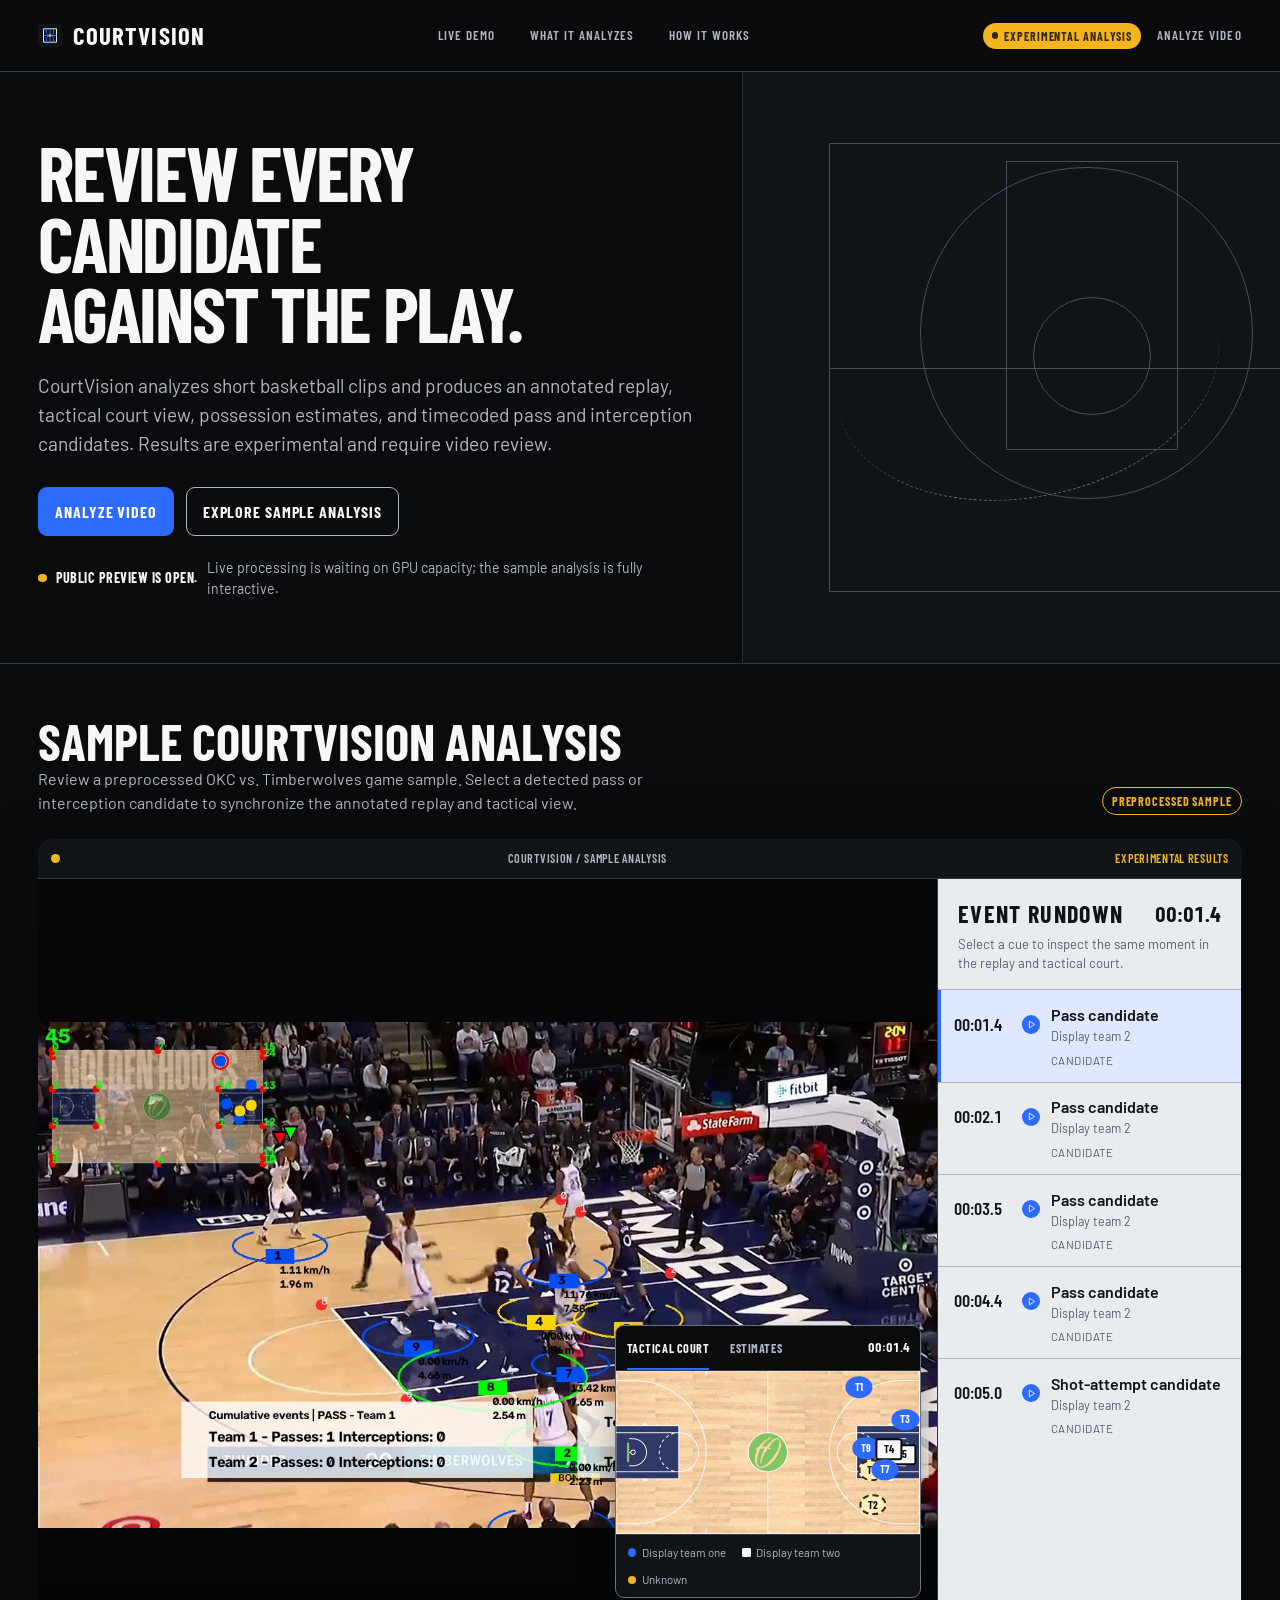
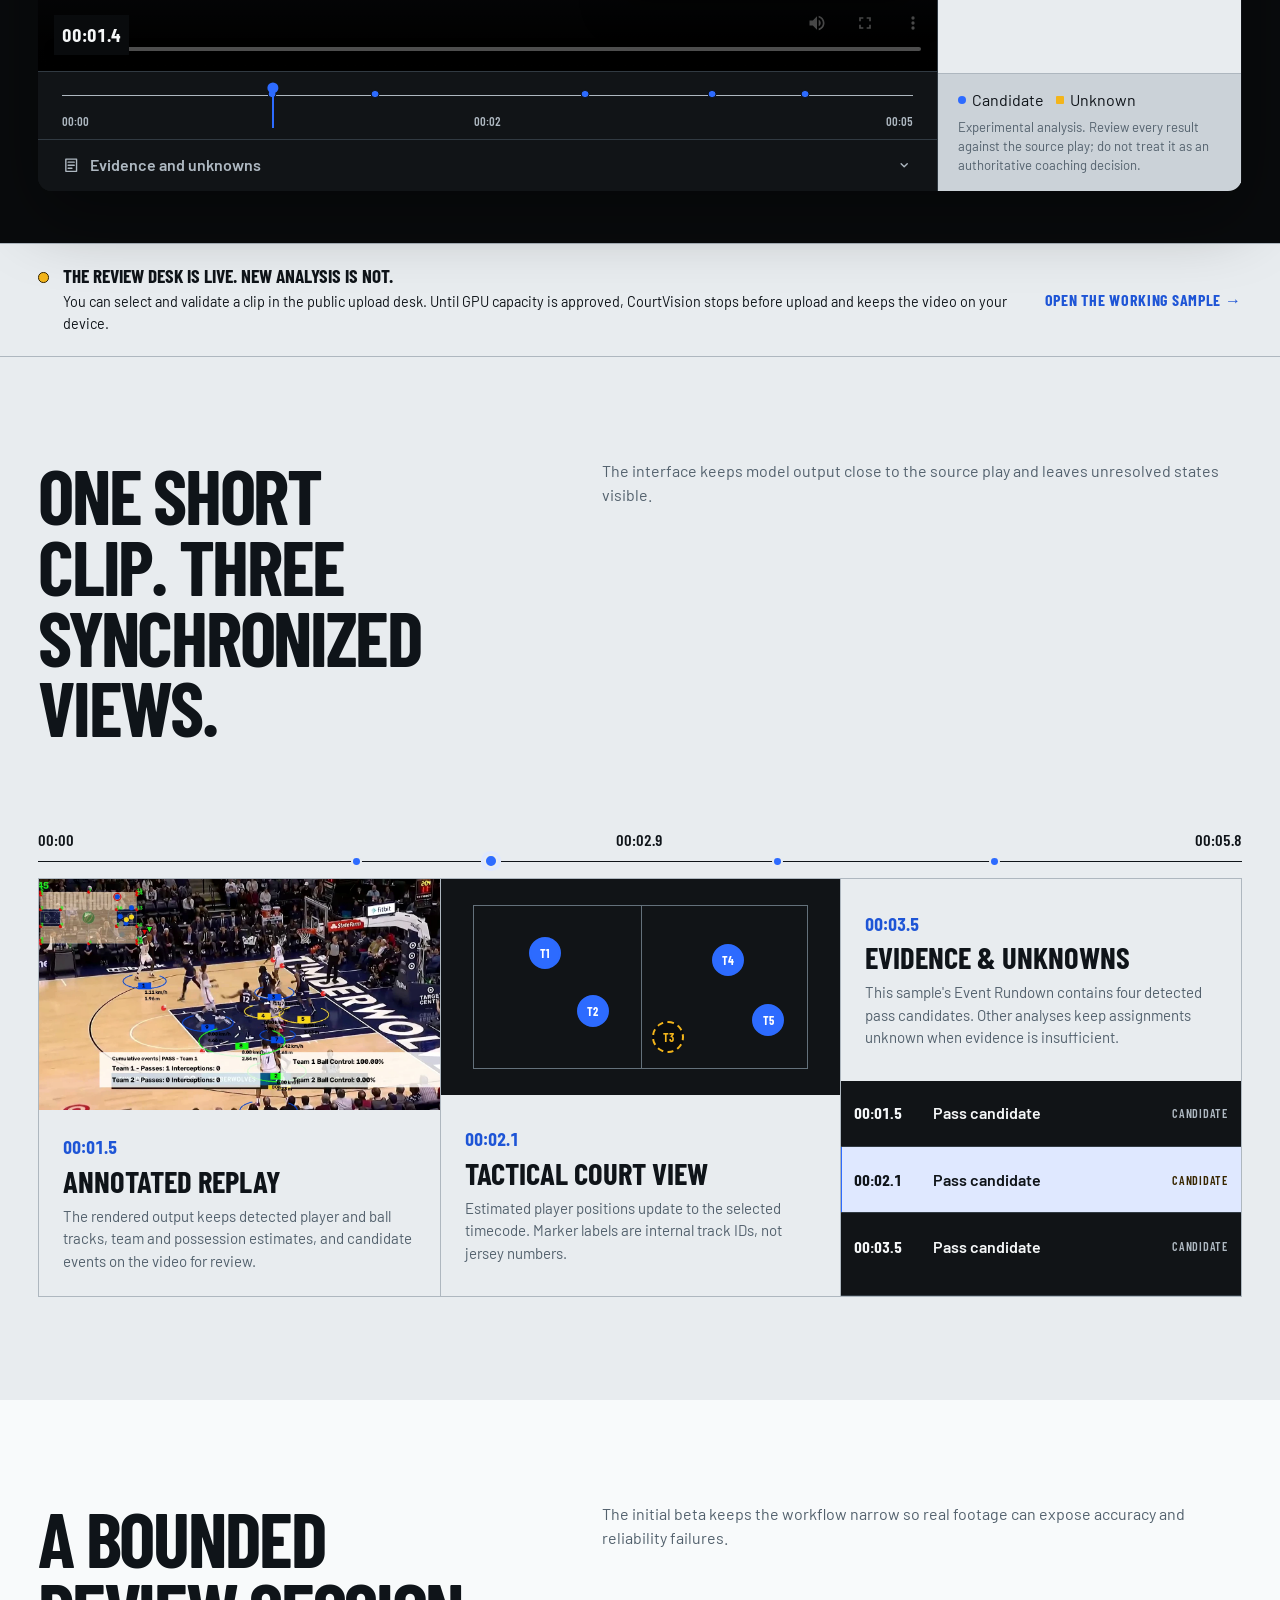
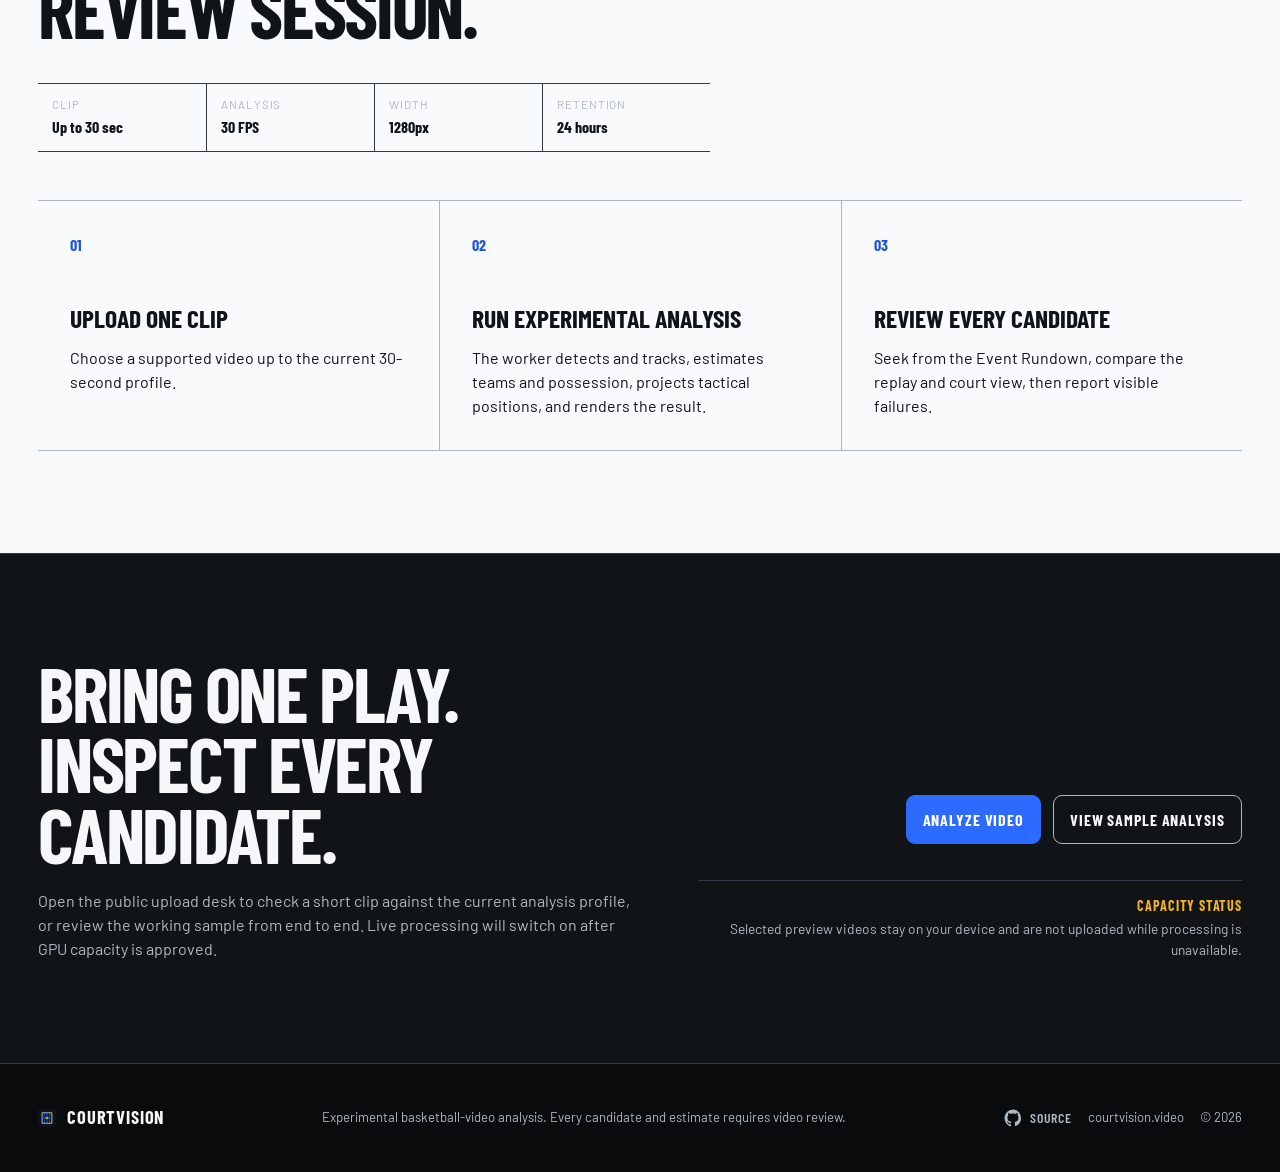
==== commit 66b5af59: "Update public demo video" ====
--- a/web/index.html
+++ b/web/index.html
@@ -51,7 +51,7 @@
 
       <section class="interface-demo" id="interface-demo" aria-labelledby="demo-title">
         <header class="demo-heading"><div><h2 id="demo-title">Sample CourtVision analysis</h2><p>Review a preprocessed OKC vs. Timberwolves game sample. Select a detected pass or interception candidate to synchronize the annotated replay and tactical view.</p></div><span class="synthetic-badge">Preprocessed sample</span></header>
-        <div class="demo-browser"><div class="demo-browser-bar" aria-hidden="true"><span></span><strong>courtvision / sample analysis</strong><em>Experimental results</em></div><iframe title="Interactive CourtVision sample analysis" src="demo.html?embedded=1&amp;v=video-2-tactical-fixed-4" loading="eager"></iframe></div>
+        <div class="demo-browser"><div class="demo-browser-bar" aria-hidden="true"><span></span><strong>courtvision / sample analysis</strong><em>Experimental results</em></div><iframe title="Interactive CourtVision sample analysis" src="demo.html?embedded=1&amp;v=official-preview-2" loading="eager"></iframe></div>
       </section>
 
       <aside class="service-status" aria-labelledby="service-status-title">
@@ -59,7 +59,7 @@
           <span class="status-light" aria-hidden="true"></span>
           <div><h2 id="service-status-title">The review desk is live. New analysis is not.</h2><p>You can select and validate a clip in the public upload desk. Until GPU capacity is approved, CourtVision stops before upload and keeps the video on your device.</p></div>
         </div>
-        <a class="status-link" href="demo.html?v=video-2-tactical-fixed-4">Open the working sample <span aria-hidden="true">→</span></a>
+        <a class="status-link" href="demo.html?v=official-preview-2">Open the working sample <span aria-hidden="true">→</span></a>
       </aside>
 
       <section class="cue-section" id="capabilities" aria-labelledby="capabilities-title">
@@ -78,7 +78,7 @@
         <ol><li><strong>Upload one clip</strong><span>Choose a supported video up to the current 30-second profile.</span></li><li><strong>Run experimental analysis</strong><span>The worker detects and tracks, estimates teams and possession, projects tactical positions, and renders the result.</span></li><li><strong>Review every candidate</strong><span>Seek from the Event Rundown, compare the replay and court view, then report visible failures.</span></li></ol>
       </section>
 
-      <section class="closing-cta" id="analyze" aria-labelledby="closing-title"><div><h2 id="closing-title">Bring one play. Inspect every candidate.</h2><p>Open the public upload desk to check a short clip against the current analysis profile, or review the working sample from end to end. Live processing will switch on after GPU capacity is approved.</p></div><div class="beta-entry"><div class="hero-actions"><a class="landing-button primary" data-analyze-link href="app.html">Analyze video</a><a class="landing-button secondary" href="demo.html?v=video-2-tactical-fixed-4">View sample analysis</a></div><p class="deployment-note"><strong>Capacity status</strong><span>Selected preview videos stay on your device and are not uploaded while processing is unavailable.</span></p></div></section>
+      <section class="closing-cta" id="analyze" aria-labelledby="closing-title"><div><h2 id="closing-title">Bring one play. Inspect every candidate.</h2><p>Open the public upload desk to check a short clip against the current analysis profile, or review the working sample from end to end. Live processing will switch on after GPU capacity is approved.</p></div><div class="beta-entry"><div class="hero-actions"><a class="landing-button primary" data-analyze-link href="app.html">Analyze video</a><a class="landing-button secondary" href="demo.html?v=official-preview-2">View sample analysis</a></div><p class="deployment-note"><strong>Capacity status</strong><span>Selected preview videos stay on your device and are not uploaded while processing is unavailable.</span></p></div></section>
     </main>
 
     <footer class="landing-footer" id="site-footer"><a class="landing-brand" href="./"><img src="assets/mark.svg" alt="" /><span>CourtVision</span></a><p>Experimental basketball-video analysis. Every candidate and estimate requires video review.</p><div class="footer-meta"><a class="footer-github" href="https://github.com/jcshyy/CourtVision" aria-label="CourtVision on GitHub"><svg viewBox="0 0 24 24" aria-hidden="true" focusable="false"><path d="M12 .7a11.3 11.3 0 0 0-3.6 22c.6.1.8-.3.8-.6v-2.2c-3.3.7-4-1.4-4-1.4-.5-1.3-1.3-1.6-1.3-1.6-1.1-.7.1-.7.1-.7 1.2.1 1.8 1.2 1.8 1.2 1 1.8 2.7 1.3 3.3 1 .1-.8.4-1.3.7-1.6-2.6-.3-5.3-1.3-5.3-5.6 0-1.2.4-2.2 1.2-3-.1-.3-.5-1.5.1-3 0 0 1-.3 3.1 1.2.9-.3 1.9-.4 2.8-.4 1 0 2 .1 2.8.4 2.2-1.5 3.1-1.2 3.1-1.2.6 1.5.2 2.7.1 3 .8.8 1.2 1.8 1.2 3 0 4.3-2.7 5.3-5.3 5.6.4.3.7 1 .7 2v3c0 .4.2.7.8.6A11.3 11.3 0 0 0 12 .7Z" /></svg><span>Source</span></a><span>courtvision.video</span><span>© <span id="current-year">2026</span></span></div></footer>
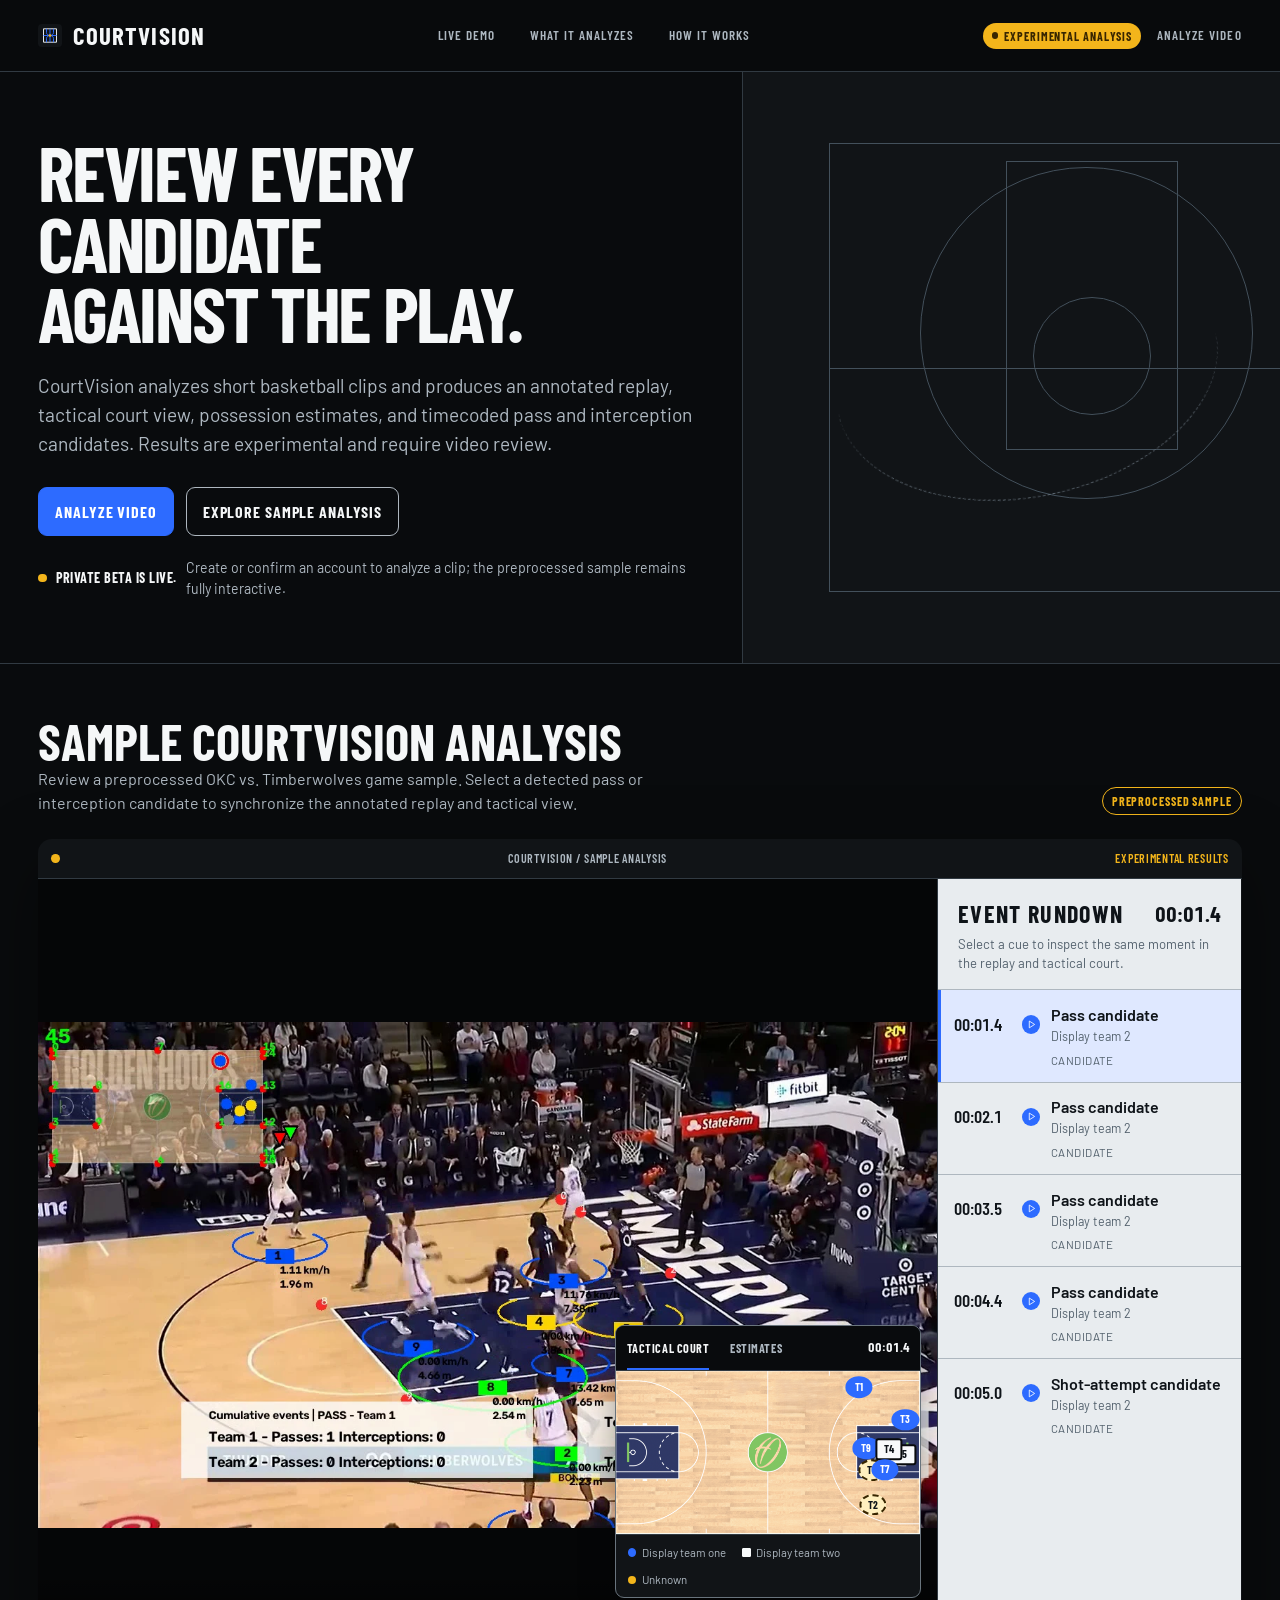
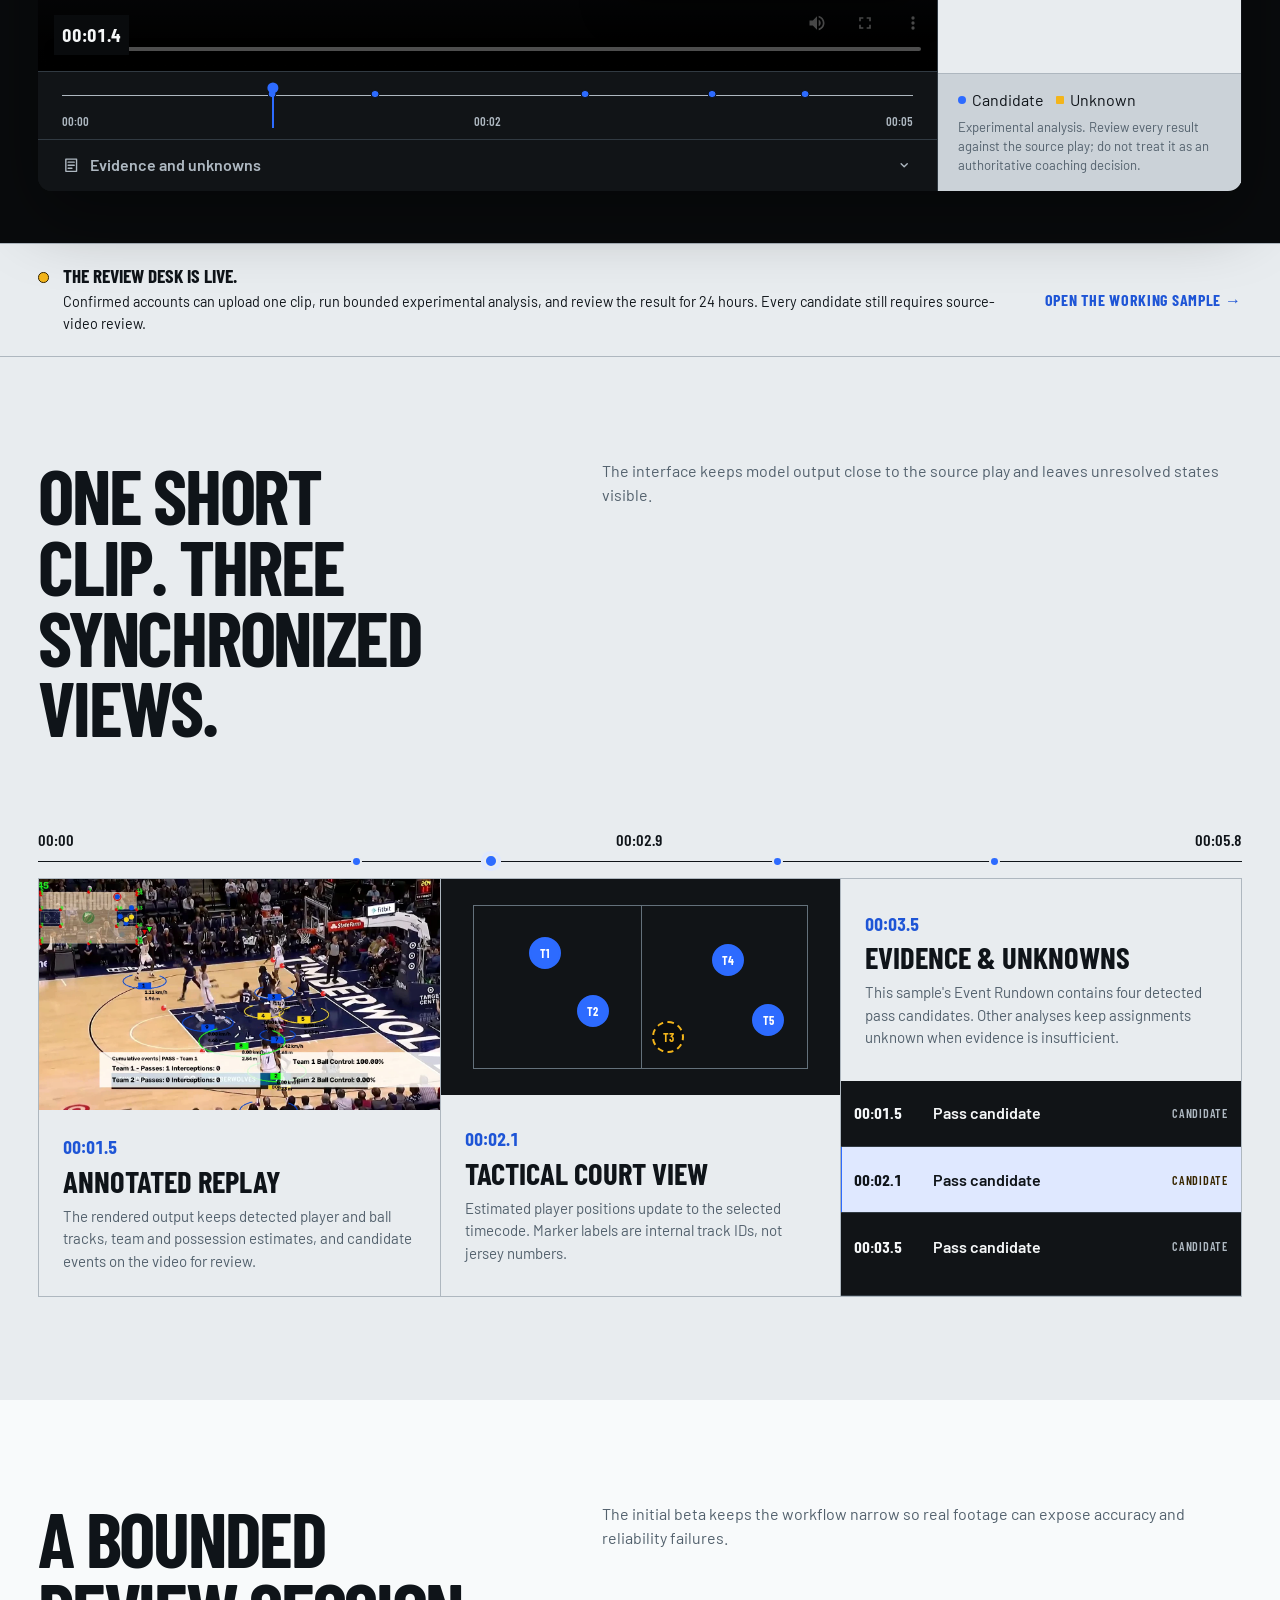
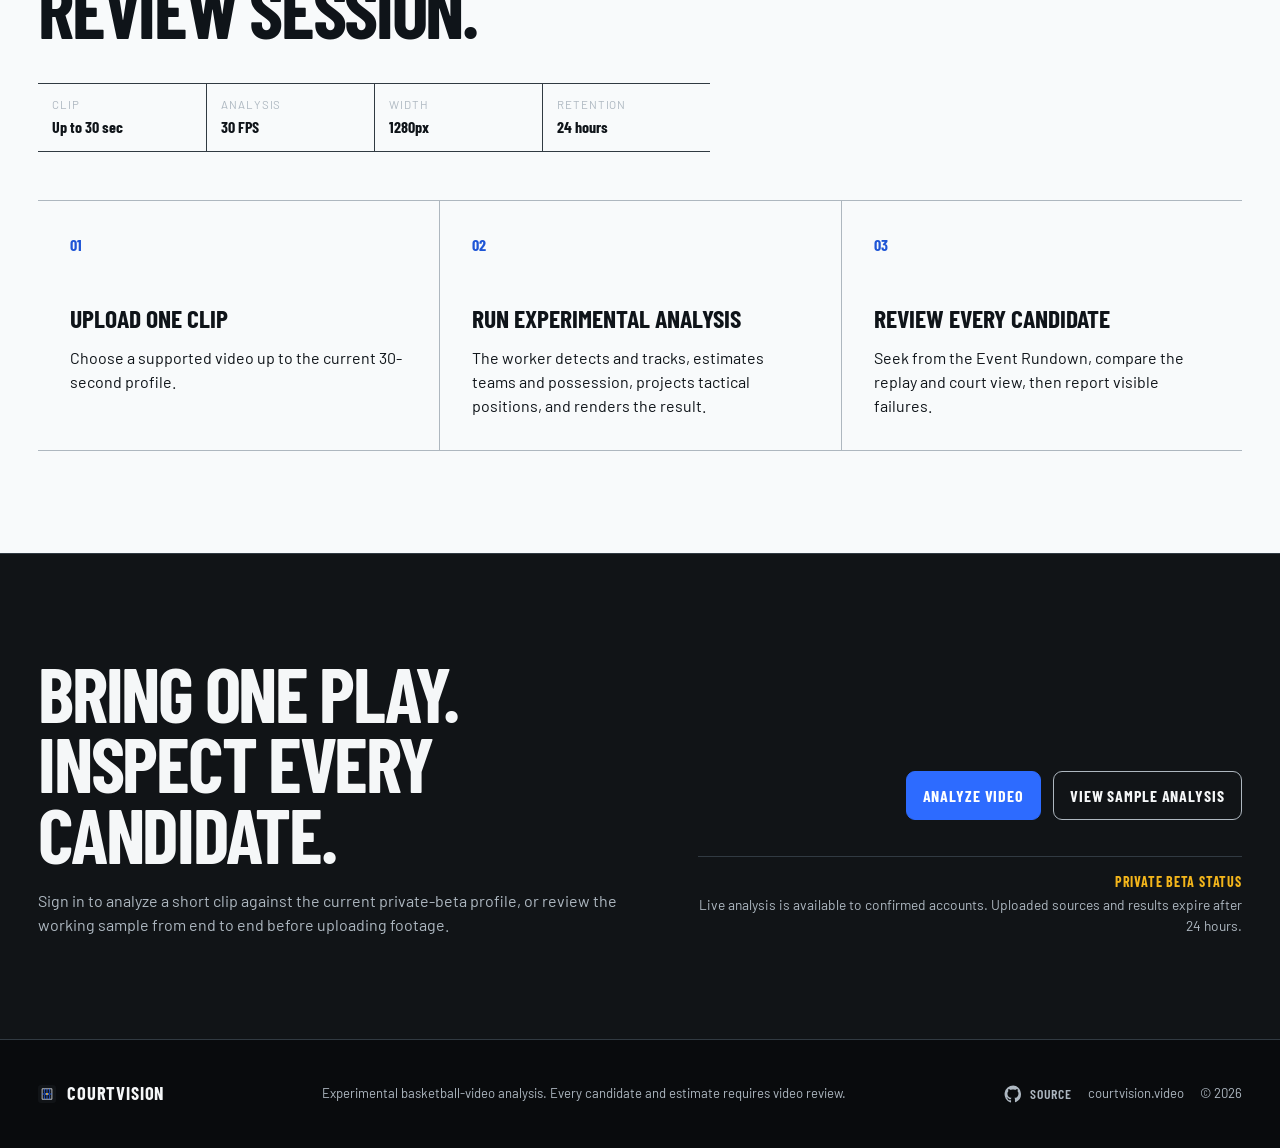
==== commit 295300f0: "Align landing page with live analysis" ====
--- a/web/index.html
+++ b/web/index.html
@@ -24,8 +24,8 @@
     <!--
     THESIS: The product proves its relevance by letting visitors inspect a candidate in the real interface; this page refuses unsupported accuracy, officiating, and coaching claims.
     OWN-WORLD: Matte monitor black and cool-gray rundown paper, cobalt actions, amber unknowns, narrow broadcast lettering, exact timecodes, and faint authored court geometry.
-    STORY: A coach, analyst, or researcher understands the bounded analyzer, can open the public upload desk, and can inspect a complete preprocessed sample while live GPU capacity is pending.
-    FIRST VIEWPORT: Exact hero copy occupies the left half, court geometry holds the right, and Analyze video leads directly to the public upload desk.
+    STORY: A coach, analyst, or researcher understands the bounded analyzer, can open the authenticated analysis desk, and can inspect a complete preprocessed sample before uploading footage.
+    FIRST VIEWPORT: Exact hero copy occupies the left half, court geometry holds the right, and Analyze video leads directly to the private-beta analysis desk.
     FORM: Supported-Capabilities Live Film Room with a 30-second cue spine; seed ea9de4d5; approved comp .impeccable/mocks/landing-supported-capabilities.png.
     FINISH: unreviewed and undocumented is unfinished; this build ends with the finish review, the verdict, and DESIGN.md
     -->
@@ -42,7 +42,7 @@
           <h1 id="hero-title">Review every candidate against the play.</h1>
           <p>CourtVision analyzes short basketball clips and produces an annotated replay, tactical court view, possession estimates, and timecoded pass and interception candidates. Results are experimental and require video review.</p>
           <div class="hero-actions"><a class="landing-button primary" data-analyze-link href="app.html">Analyze video</a><a class="landing-button secondary" href="#interface-demo">Explore sample analysis</a></div>
-          <p class="hero-availability"><span class="hero-status-dot" aria-hidden="true"></span><strong>Public preview is open.</strong><span class="hero-status-copy">Live processing is waiting on GPU capacity; the sample analysis is fully interactive.</span></p>
+          <p class="hero-availability"><span class="hero-status-dot" aria-hidden="true"></span><strong>Private beta is live.</strong><span class="hero-status-copy">Create or confirm an account to analyze a clip; the preprocessed sample remains fully interactive.</span></p>
         </div>
         <div class="hero-court" aria-hidden="true">
           <span class="court-ring ring-one"></span><span class="court-ring ring-two"></span><span class="court-lane"></span><span class="court-path"></span><span class="court-signal"></span>
@@ -57,7 +57,7 @@
       <aside class="service-status" aria-labelledby="service-status-title">
         <div>
           <span class="status-light" aria-hidden="true"></span>
-          <div><h2 id="service-status-title">The review desk is live. New analysis is not.</h2><p>You can select and validate a clip in the public upload desk. Until GPU capacity is approved, CourtVision stops before upload and keeps the video on your device.</p></div>
+          <div><h2 id="service-status-title">The review desk is live.</h2><p>Confirmed accounts can upload one clip, run bounded experimental analysis, and review the result for 24 hours. Every candidate still requires source-video review.</p></div>
         </div>
         <a class="status-link" href="demo.html?v=official-preview-2">Open the working sample <span aria-hidden="true">→</span></a>
       </aside>
@@ -78,7 +78,7 @@
         <ol><li><strong>Upload one clip</strong><span>Choose a supported video up to the current 30-second profile.</span></li><li><strong>Run experimental analysis</strong><span>The worker detects and tracks, estimates teams and possession, projects tactical positions, and renders the result.</span></li><li><strong>Review every candidate</strong><span>Seek from the Event Rundown, compare the replay and court view, then report visible failures.</span></li></ol>
       </section>
 
-      <section class="closing-cta" id="analyze" aria-labelledby="closing-title"><div><h2 id="closing-title">Bring one play. Inspect every candidate.</h2><p>Open the public upload desk to check a short clip against the current analysis profile, or review the working sample from end to end. Live processing will switch on after GPU capacity is approved.</p></div><div class="beta-entry"><div class="hero-actions"><a class="landing-button primary" data-analyze-link href="app.html">Analyze video</a><a class="landing-button secondary" href="demo.html?v=official-preview-2">View sample analysis</a></div><p class="deployment-note"><strong>Capacity status</strong><span>Selected preview videos stay on your device and are not uploaded while processing is unavailable.</span></p></div></section>
+      <section class="closing-cta" id="analyze" aria-labelledby="closing-title"><div><h2 id="closing-title">Bring one play. Inspect every candidate.</h2><p>Sign in to analyze a short clip against the current private-beta profile, or review the working sample from end to end before uploading footage.</p></div><div class="beta-entry"><div class="hero-actions"><a class="landing-button primary" data-analyze-link href="app.html">Analyze video</a><a class="landing-button secondary" href="demo.html?v=official-preview-2">View sample analysis</a></div><p class="deployment-note"><strong>Private beta status</strong><span>Live analysis is available to confirmed accounts. Uploaded sources and results expire after 24 hours.</span></p></div></section>
     </main>
 
     <footer class="landing-footer" id="site-footer"><a class="landing-brand" href="./"><img src="assets/mark.svg" alt="" /><span>CourtVision</span></a><p>Experimental basketball-video analysis. Every candidate and estimate requires video review.</p><div class="footer-meta"><a class="footer-github" href="https://github.com/jcshyy/CourtVision" aria-label="CourtVision on GitHub"><svg viewBox="0 0 24 24" aria-hidden="true" focusable="false"><path d="M12 .7a11.3 11.3 0 0 0-3.6 22c.6.1.8-.3.8-.6v-2.2c-3.3.7-4-1.4-4-1.4-.5-1.3-1.3-1.6-1.3-1.6-1.1-.7.1-.7.1-.7 1.2.1 1.8 1.2 1.8 1.2 1 1.8 2.7 1.3 3.3 1 .1-.8.4-1.3.7-1.6-2.6-.3-5.3-1.3-5.3-5.6 0-1.2.4-2.2 1.2-3-.1-.3-.5-1.5.1-3 0 0 1-.3 3.1 1.2.9-.3 1.9-.4 2.8-.4 1 0 2 .1 2.8.4 2.2-1.5 3.1-1.2 3.1-1.2.6 1.5.2 2.7.1 3 .8.8 1.2 1.8 1.2 3 0 4.3-2.7 5.3-5.3 5.6.4.3.7 1 .7 2v3c0 .4.2.7.8.6A11.3 11.3 0 0 0 12 .7Z" /></svg><span>Source</span></a><span>courtvision.video</span><span>© <span id="current-year">2026</span></span></div></footer>
--- a/web/landing.css
+++ b/web/landing.css
@@ -593,20 +593,63 @@
 [hidden] { display: none !important; }
 
 @media (prefers-reduced-motion: no-preference) {
-  .hero-court { animation: court-reveal 900ms cubic-bezier(0.16, 1, 0.3, 1) both; }
-  .motion-ready .court-signal { animation: court-signal-route 1.25s cubic-bezier(0.16, 1, 0.3, 1) 280ms both; }
+  .hero-copy h1 { animation: replay-headline-cue 720ms cubic-bezier(0.16, 1, 0.3, 1) 80ms both; }
+  .hero-copy > p,
+  .hero-actions,
+  .hero-availability { animation: replay-copy-cue 540ms cubic-bezier(0.16, 1, 0.3, 1) both; }
+  .hero-copy > p { animation-delay: 260ms; }
+  .hero-actions { animation-delay: 340ms; }
+  .hero-availability { animation-delay: 420ms; }
+  .hero-court {
+    animation: replay-monitor-open 980ms cubic-bezier(0.16, 1, 0.3, 1) both;
+    transform-origin: left center;
+  }
+  .hero-court::before,
+  .hero-court::after,
+  .court-ring,
+  .court-lane,
+  .court-path { animation: replay-lines-resolve 780ms cubic-bezier(0.16, 1, 0.3, 1) 260ms both; }
+  .motion-ready .court-signal {
+    width: 1.1rem;
+    height: 1.1rem;
+    animation: replay-review-head 1.8s cubic-bezier(0.16, 1, 0.3, 1) 520ms both;
+    box-shadow: 0 10px 24px rgba(45, 107, 255, 0.48);
+  }
   .demo-browser.is-cued::after { animation: review-scan 680ms cubic-bezier(0.16, 1, 0.3, 1) both; }
+  .demo-browser.is-preview-live::after { animation: replay-desk-scan 760ms cubic-bezier(0.16, 1, 0.3, 1) both; }
   .landing-ruler.is-live .cue { animation: cue-resolve 420ms cubic-bezier(0.16, 1, 0.3, 1) both; }
   .landing-ruler.is-live .cue:nth-of-type(1) { animation-delay: 0ms; }
   .landing-ruler.is-live .cue:nth-of-type(2) { animation-delay: 55ms; }
   .landing-ruler.is-live .cue:nth-of-type(3) { animation-delay: 110ms; }
   .landing-ruler.is-live .cue:nth-of-type(4) { animation-delay: 165ms; }
-  @keyframes court-reveal { from { clip-path: inset(0 0 100% 0); } to { clip-path: inset(0); } }
-  @keyframes court-signal-route {
-    0% { opacity: 0; offset-distance: 0%; }
-    15% { opacity: 1; }
-    78% { opacity: 1; }
-    100% { opacity: 0; offset-distance: 100%; }
+  @keyframes replay-headline-cue {
+    0% { clip-path: inset(0 100% 0 0); filter: blur(6px); transform: translateX(-1.25rem); }
+    100% { clip-path: inset(0); filter: blur(0); transform: translateX(0); }
+  }
+  @keyframes replay-copy-cue {
+    0% { opacity: 0; transform: translateY(1rem); }
+    100% { opacity: 1; transform: translateY(0); }
+  }
+  @keyframes replay-monitor-open {
+    0% { clip-path: inset(0 100% 0 0); filter: brightness(0.45) saturate(1.8); transform: scaleX(0.92); }
+    62% { filter: brightness(1.35) saturate(1.25); }
+    100% { clip-path: inset(0); filter: brightness(1) saturate(1); transform: scaleX(1); }
+  }
+  @keyframes replay-lines-resolve {
+    0% { opacity: 0.05; filter: blur(4px); }
+    48% { opacity: 1; filter: blur(0) brightness(1.8); }
+    100% { opacity: 1; filter: blur(0) brightness(1); }
+  }
+  @keyframes replay-review-head {
+    0% { opacity: 0; offset-distance: 0%; transform: scale(1.45); }
+    12% { opacity: 1; }
+    76% { opacity: 1; transform: scale(0.9); }
+    100% { opacity: 0; offset-distance: 100%; transform: scale(0.45); }
+  }
+  @keyframes replay-desk-scan {
+    0% { opacity: 0; transform: translateX(-2px); }
+    12%, 80% { opacity: 1; }
+    100% { opacity: 0; transform: translateX(calc(100vw - 2px)); }
   }
   @keyframes review-scan {
     0% { opacity: 0; transform: translateX(-2px); }
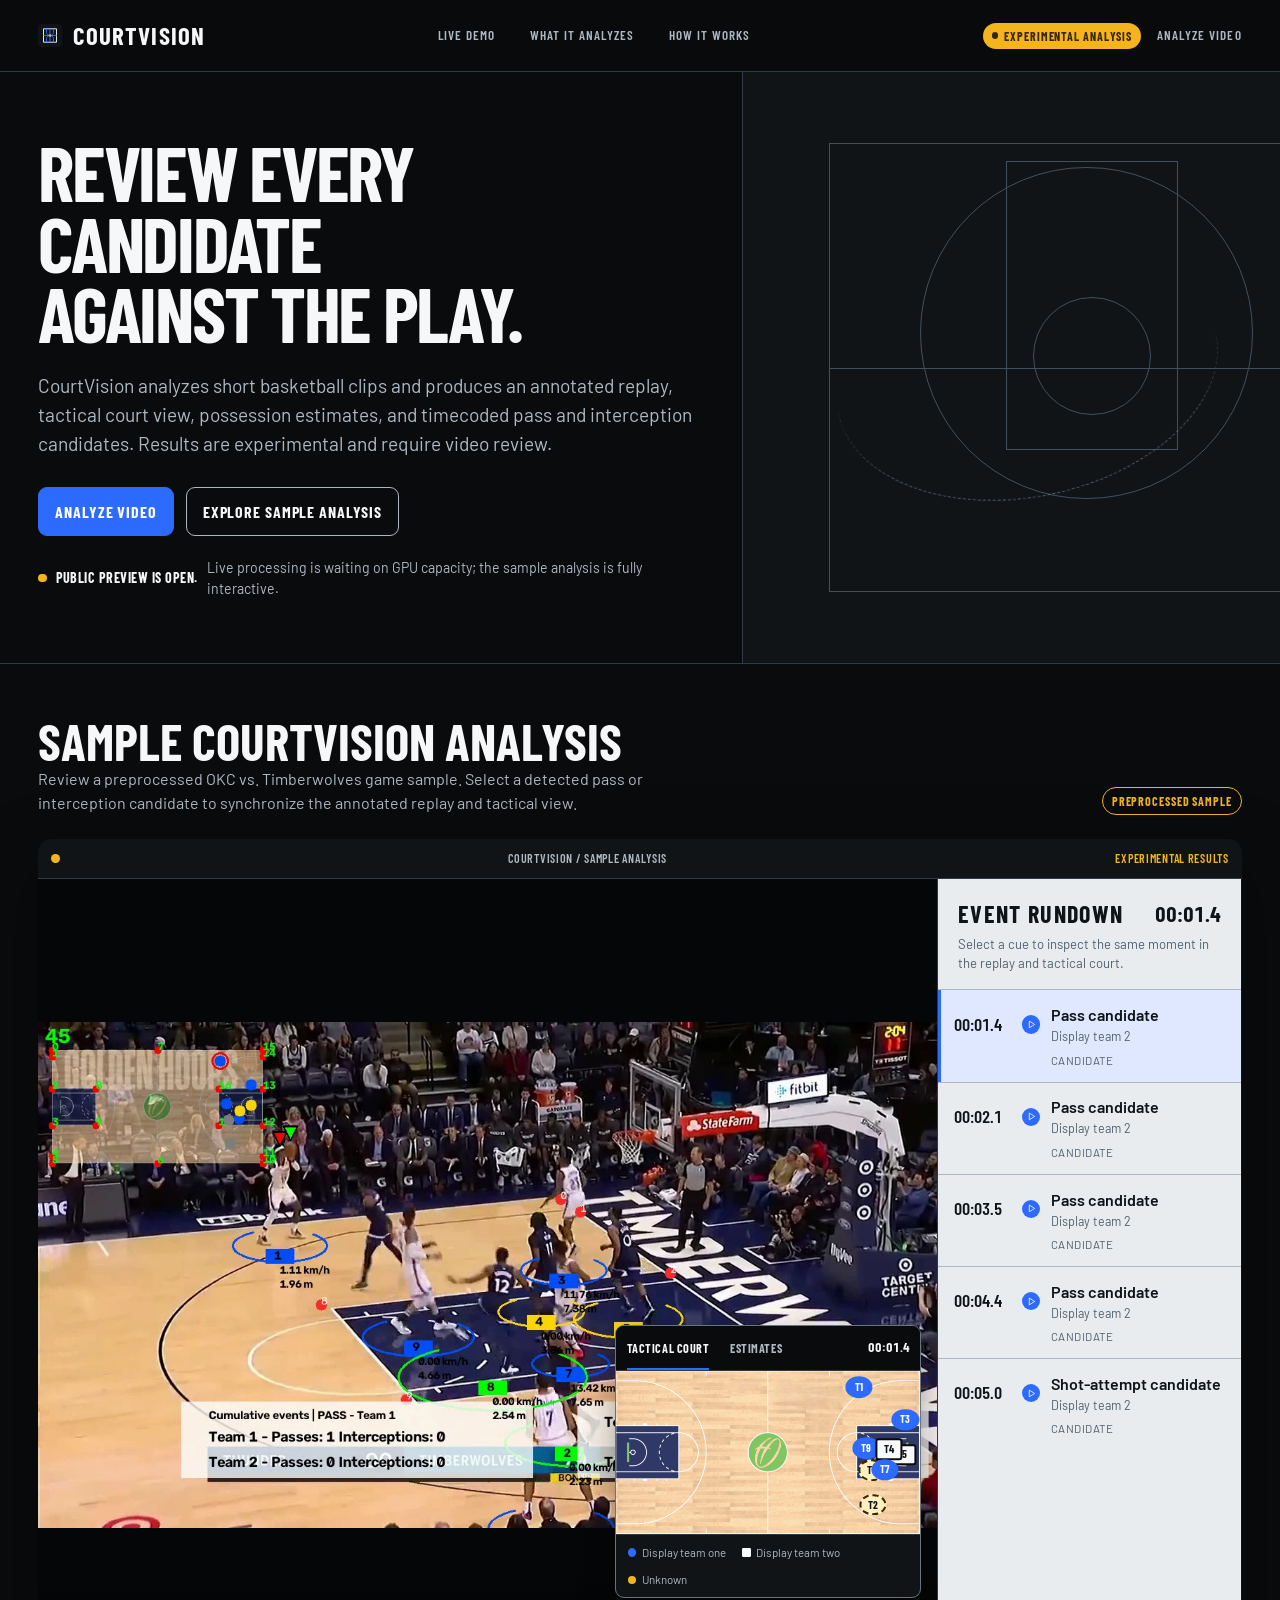
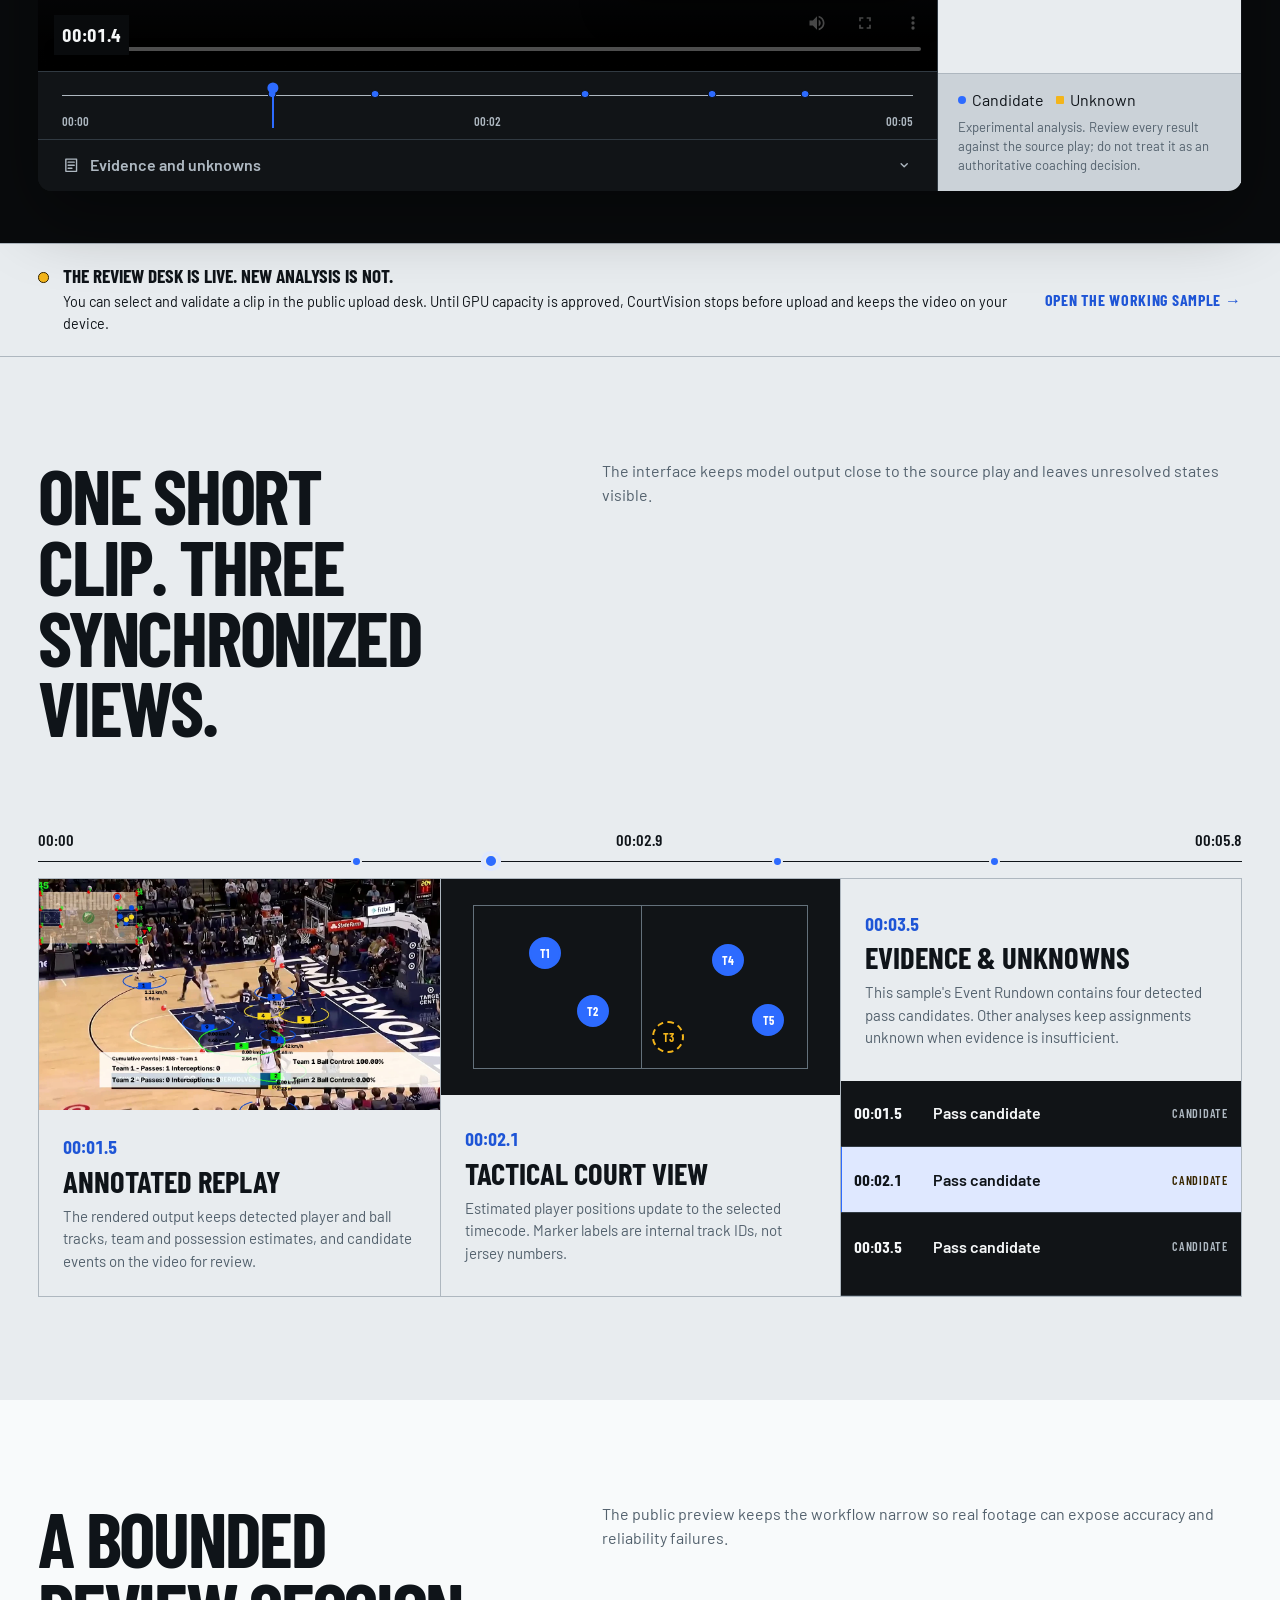
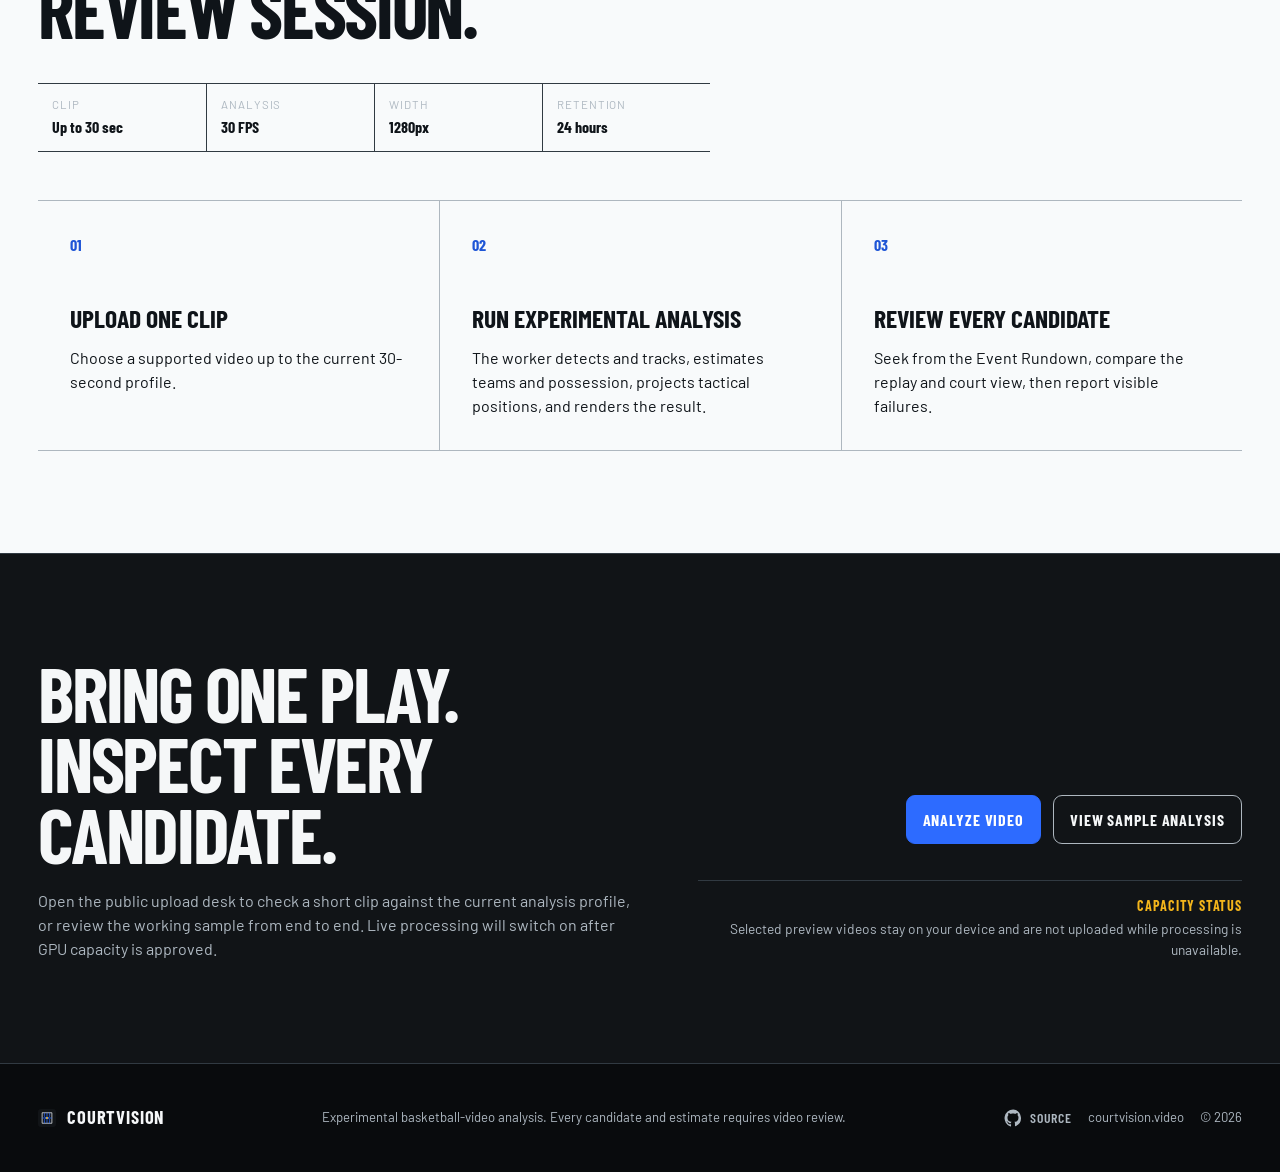
==== commit 1a8dfdf4: "Improve possession continuity and public preview" ====
--- a/web/index.html
+++ b/web/index.html
@@ -24,8 +24,8 @@
     <!--
     THESIS: The product proves its relevance by letting visitors inspect a candidate in the real interface; this page refuses unsupported accuracy, officiating, and coaching claims.
     OWN-WORLD: Matte monitor black and cool-gray rundown paper, cobalt actions, amber unknowns, narrow broadcast lettering, exact timecodes, and faint authored court geometry.
-    STORY: A coach, analyst, or researcher understands the bounded analyzer, can open the authenticated analysis desk, and can inspect a complete preprocessed sample before uploading footage.
-    FIRST VIEWPORT: Exact hero copy occupies the left half, court geometry holds the right, and Analyze video leads directly to the private-beta analysis desk.
+    STORY: A coach, analyst, or researcher understands the bounded analyzer, can open the public upload desk, and can inspect a complete preprocessed sample while live GPU capacity is pending.
+    FIRST VIEWPORT: Exact hero copy occupies the left half, court geometry holds the right, and Analyze video leads directly to the public upload desk.
     FORM: Supported-Capabilities Live Film Room with a 30-second cue spine; seed ea9de4d5; approved comp .impeccable/mocks/landing-supported-capabilities.png.
     FINISH: unreviewed and undocumented is unfinished; this build ends with the finish review, the verdict, and DESIGN.md
     -->
@@ -42,7 +42,7 @@
           <h1 id="hero-title">Review every candidate against the play.</h1>
           <p>CourtVision analyzes short basketball clips and produces an annotated replay, tactical court view, possession estimates, and timecoded pass and interception candidates. Results are experimental and require video review.</p>
           <div class="hero-actions"><a class="landing-button primary" data-analyze-link href="app.html">Analyze video</a><a class="landing-button secondary" href="#interface-demo">Explore sample analysis</a></div>
-          <p class="hero-availability"><span class="hero-status-dot" aria-hidden="true"></span><strong>Private beta is live.</strong><span class="hero-status-copy">Create or confirm an account to analyze a clip; the preprocessed sample remains fully interactive.</span></p>
+          <p class="hero-availability"><span class="hero-status-dot" aria-hidden="true"></span><strong>Public preview is open.</strong><span class="hero-status-copy">Live processing is waiting on GPU capacity; the sample analysis is fully interactive.</span></p>
         </div>
         <div class="hero-court" aria-hidden="true">
           <span class="court-ring ring-one"></span><span class="court-ring ring-two"></span><span class="court-lane"></span><span class="court-path"></span><span class="court-signal"></span>
@@ -57,7 +57,7 @@
       <aside class="service-status" aria-labelledby="service-status-title">
         <div>
           <span class="status-light" aria-hidden="true"></span>
-          <div><h2 id="service-status-title">The review desk is live.</h2><p>Confirmed accounts can upload one clip, run bounded experimental analysis, and review the result for 24 hours. Every candidate still requires source-video review.</p></div>
+          <div><h2 id="service-status-title">The review desk is live. New analysis is not.</h2><p>You can select and validate a clip in the public upload desk. Until GPU capacity is approved, CourtVision stops before upload and keeps the video on your device.</p></div>
         </div>
         <a class="status-link" href="demo.html?v=official-preview-2">Open the working sample <span aria-hidden="true">→</span></a>
       </aside>
@@ -73,12 +73,12 @@
       </section>
 
       <section class="workflow" id="workflow" aria-labelledby="workflow-title">
-        <header class="section-heading"><h2 id="workflow-title">A bounded review session.</h2><p>The initial beta keeps the workflow narrow so real footage can expose accuracy and reliability failures.</p></header>
-        <dl class="beta-limits" aria-label="Current private beta profile"><div><dt>Clip</dt><dd>Up to 30 sec</dd></div><div><dt>Analysis</dt><dd>30 FPS</dd></div><div><dt>Width</dt><dd>1280px</dd></div><div><dt>Retention</dt><dd>24 hours</dd></div></dl>
+        <header class="section-heading"><h2 id="workflow-title">A bounded review session.</h2><p>The public preview keeps the workflow narrow so real footage can expose accuracy and reliability failures.</p></header>
+        <dl class="beta-limits" aria-label="Current public preview profile"><div><dt>Clip</dt><dd>Up to 30 sec</dd></div><div><dt>Analysis</dt><dd>30 FPS</dd></div><div><dt>Width</dt><dd>1280px</dd></div><div><dt>Retention</dt><dd>24 hours</dd></div></dl>
         <ol><li><strong>Upload one clip</strong><span>Choose a supported video up to the current 30-second profile.</span></li><li><strong>Run experimental analysis</strong><span>The worker detects and tracks, estimates teams and possession, projects tactical positions, and renders the result.</span></li><li><strong>Review every candidate</strong><span>Seek from the Event Rundown, compare the replay and court view, then report visible failures.</span></li></ol>
       </section>
 
-      <section class="closing-cta" id="analyze" aria-labelledby="closing-title"><div><h2 id="closing-title">Bring one play. Inspect every candidate.</h2><p>Sign in to analyze a short clip against the current private-beta profile, or review the working sample from end to end before uploading footage.</p></div><div class="beta-entry"><div class="hero-actions"><a class="landing-button primary" data-analyze-link href="app.html">Analyze video</a><a class="landing-button secondary" href="demo.html?v=official-preview-2">View sample analysis</a></div><p class="deployment-note"><strong>Private beta status</strong><span>Live analysis is available to confirmed accounts. Uploaded sources and results expire after 24 hours.</span></p></div></section>
+      <section class="closing-cta" id="analyze" aria-labelledby="closing-title"><div><h2 id="closing-title">Bring one play. Inspect every candidate.</h2><p>Open the public upload desk to check a short clip against the current analysis profile, or review the working sample from end to end. Live processing will switch on after GPU capacity is approved.</p></div><div class="beta-entry"><div class="hero-actions"><a class="landing-button primary" data-analyze-link href="app.html">Analyze video</a><a class="landing-button secondary" href="demo.html?v=official-preview-2">View sample analysis</a></div><p class="deployment-note"><strong>Capacity status</strong><span>Selected preview videos stay on your device and are not uploaded while processing is unavailable.</span></p></div></section>
     </main>
 
     <footer class="landing-footer" id="site-footer"><a class="landing-brand" href="./"><img src="assets/mark.svg" alt="" /><span>CourtVision</span></a><p>Experimental basketball-video analysis. Every candidate and estimate requires video review.</p><div class="footer-meta"><a class="footer-github" href="https://github.com/jcshyy/CourtVision" aria-label="CourtVision on GitHub"><svg viewBox="0 0 24 24" aria-hidden="true" focusable="false"><path d="M12 .7a11.3 11.3 0 0 0-3.6 22c.6.1.8-.3.8-.6v-2.2c-3.3.7-4-1.4-4-1.4-.5-1.3-1.3-1.6-1.3-1.6-1.1-.7.1-.7.1-.7 1.2.1 1.8 1.2 1.8 1.2 1 1.8 2.7 1.3 3.3 1 .1-.8.4-1.3.7-1.6-2.6-.3-5.3-1.3-5.3-5.6 0-1.2.4-2.2 1.2-3-.1-.3-.5-1.5.1-3 0 0 1-.3 3.1 1.2.9-.3 1.9-.4 2.8-.4 1 0 2 .1 2.8.4 2.2-1.5 3.1-1.2 3.1-1.2.6 1.5.2 2.7.1 3 .8.8 1.2 1.8 1.2 3 0 4.3-2.7 5.3-5.3 5.6.4.3.7 1 .7 2v3c0 .4.2.7.8.6A11.3 11.3 0 0 0 12 .7Z" /></svg><span>Source</span></a><span>courtvision.video</span><span>© <span id="current-year">2026</span></span></div></footer>
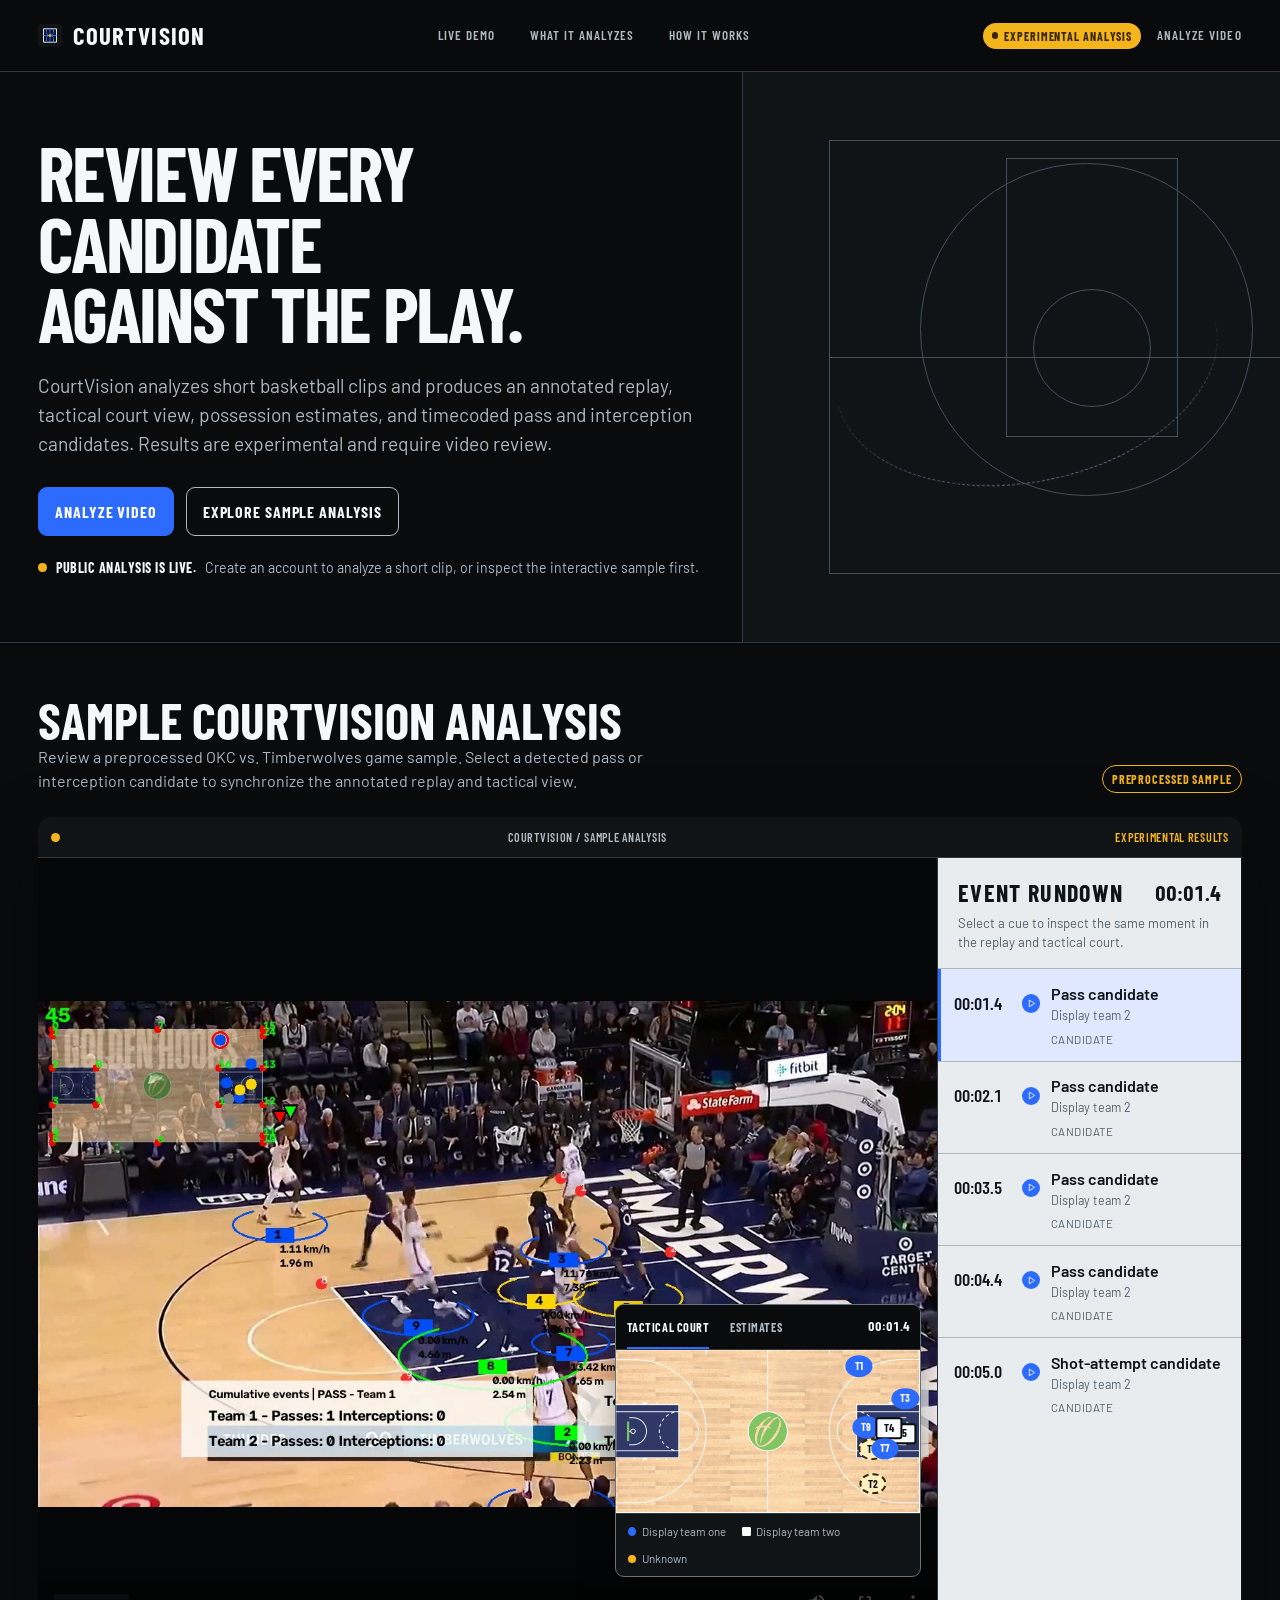
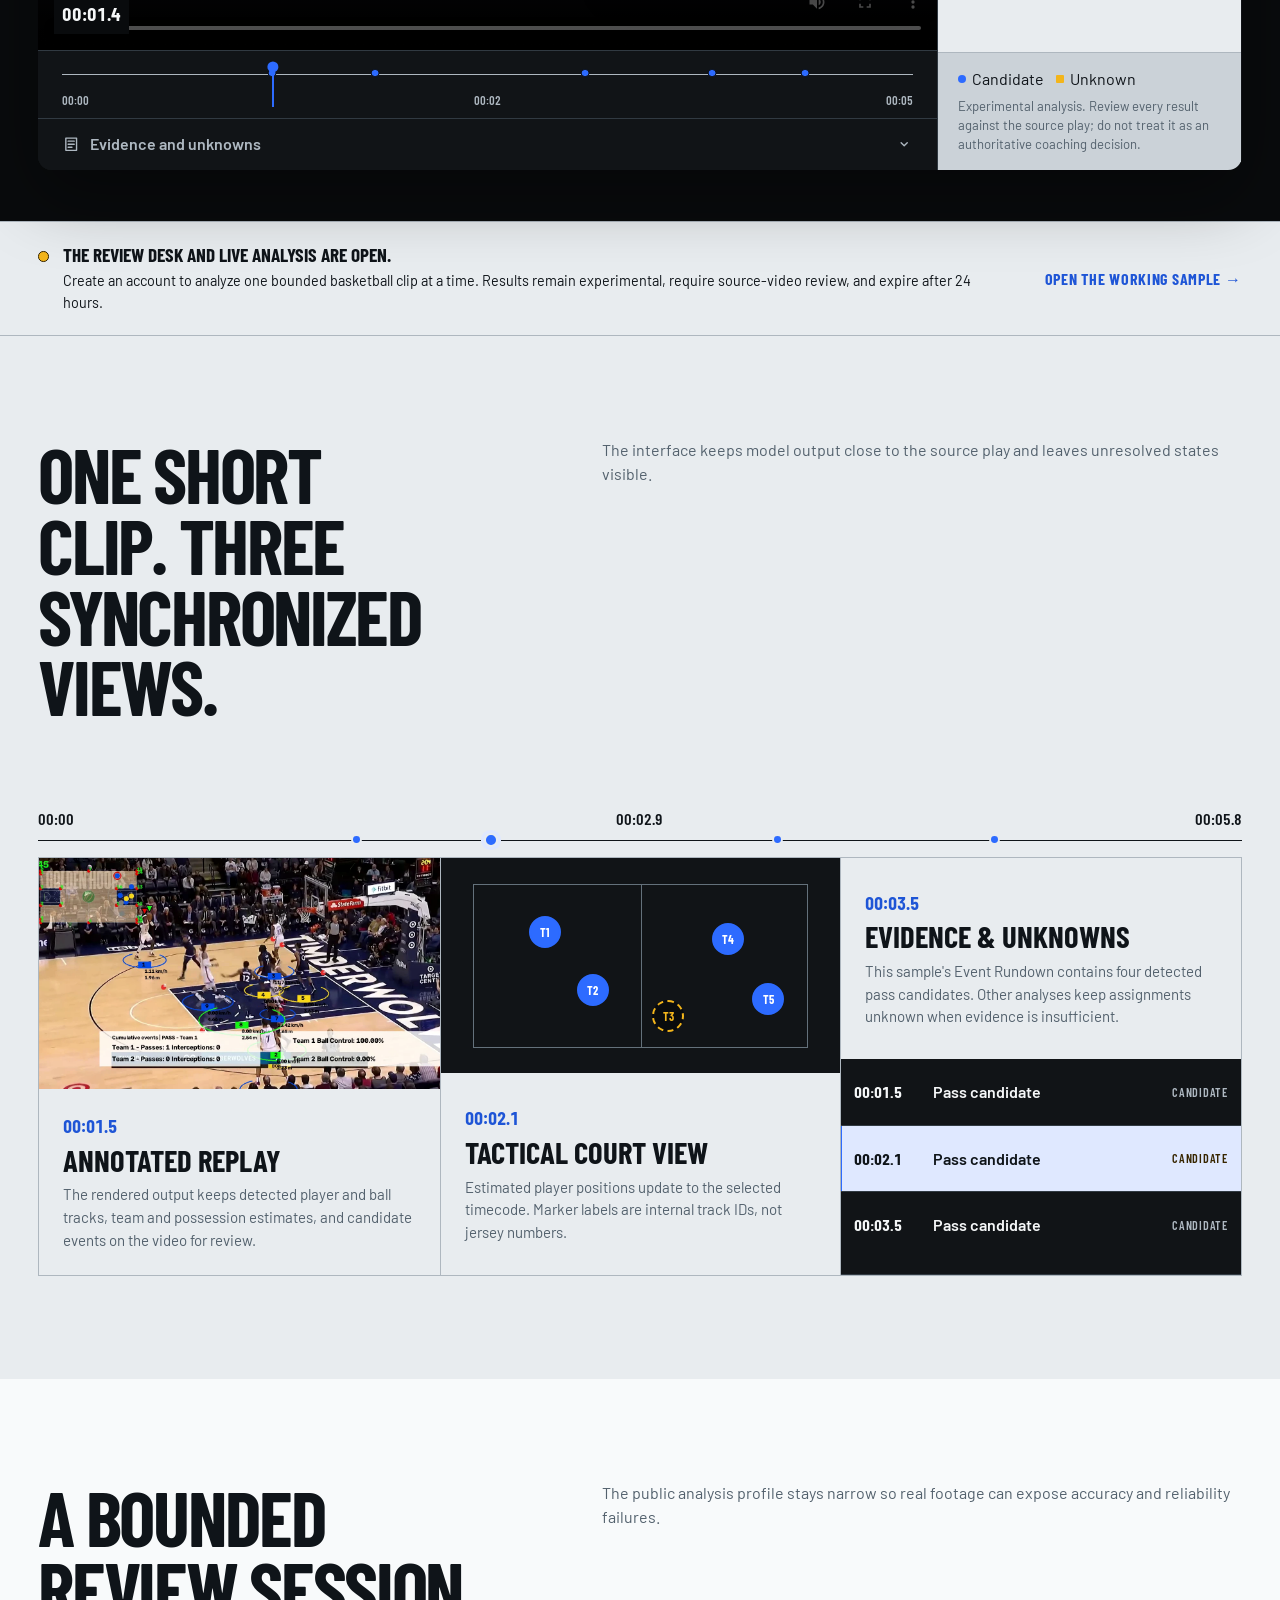
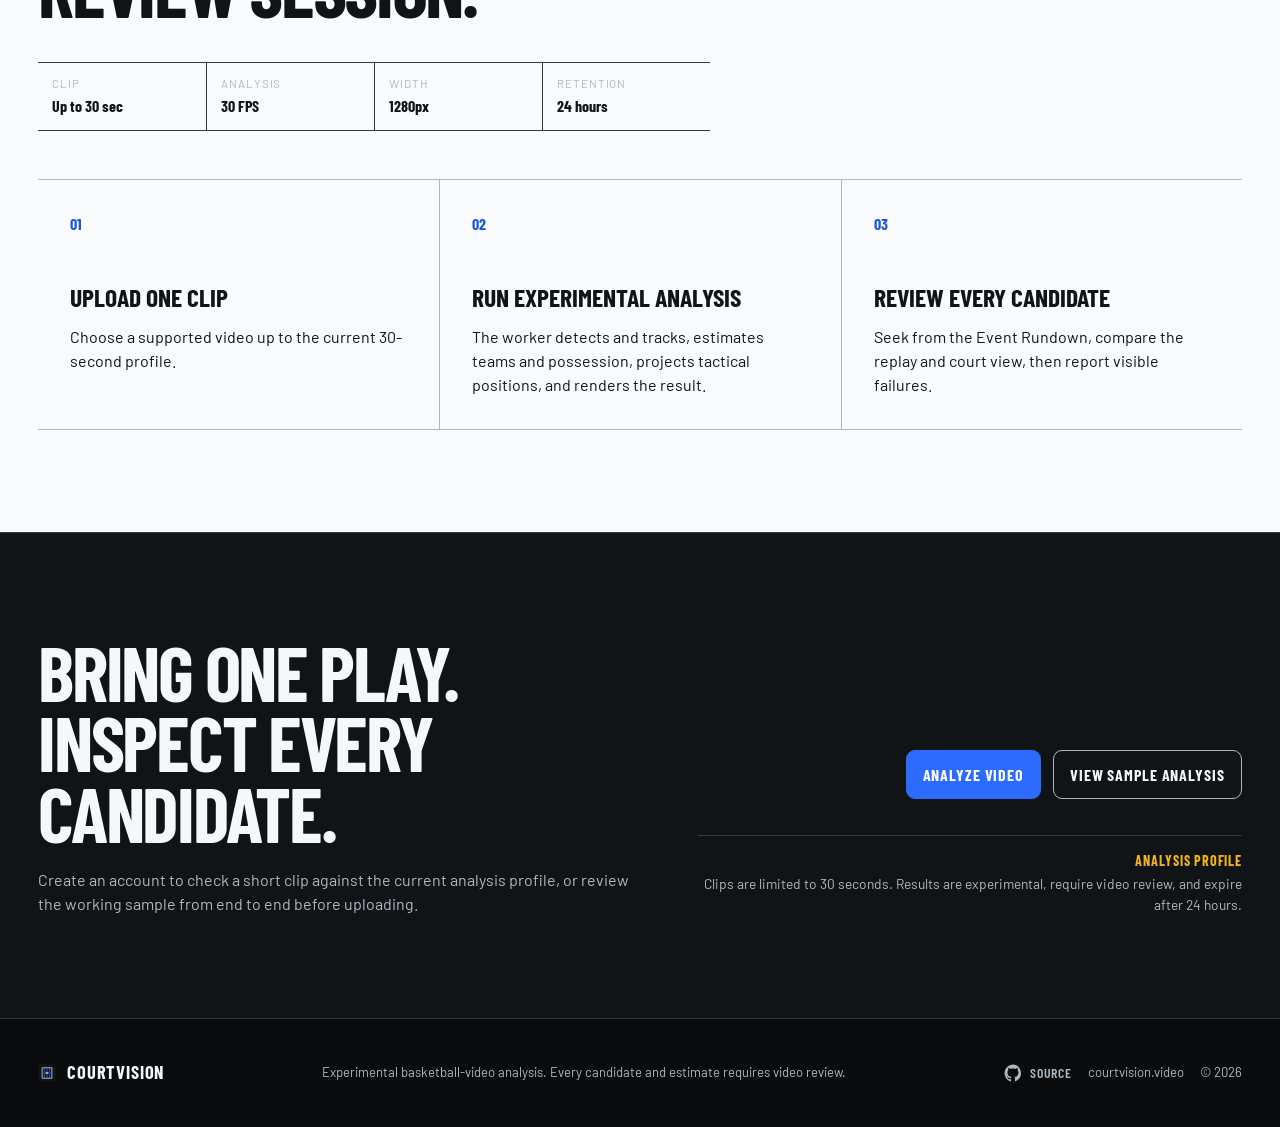
==== commit 615fa731: "Enable public live analysis" ====
--- a/web/index.html
+++ b/web/index.html
@@ -24,7 +24,7 @@
     <!--
     THESIS: The product proves its relevance by letting visitors inspect a candidate in the real interface; this page refuses unsupported accuracy, officiating, and coaching claims.
     OWN-WORLD: Matte monitor black and cool-gray rundown paper, cobalt actions, amber unknowns, narrow broadcast lettering, exact timecodes, and faint authored court geometry.
-    STORY: A coach, analyst, or researcher understands the bounded analyzer, can open the public upload desk, and can inspect a complete preprocessed sample while live GPU capacity is pending.
+    STORY: A coach, analyst, or researcher understands the bounded analyzer, can create an account to analyze a clip, and can inspect a complete preprocessed sample before uploading.
     FIRST VIEWPORT: Exact hero copy occupies the left half, court geometry holds the right, and Analyze video leads directly to the public upload desk.
     FORM: Supported-Capabilities Live Film Room with a 30-second cue spine; seed ea9de4d5; approved comp .impeccable/mocks/landing-supported-capabilities.png.
     FINISH: unreviewed and undocumented is unfinished; this build ends with the finish review, the verdict, and DESIGN.md
@@ -42,7 +42,7 @@
           <h1 id="hero-title">Review every candidate against the play.</h1>
           <p>CourtVision analyzes short basketball clips and produces an annotated replay, tactical court view, possession estimates, and timecoded pass and interception candidates. Results are experimental and require video review.</p>
           <div class="hero-actions"><a class="landing-button primary" data-analyze-link href="app.html">Analyze video</a><a class="landing-button secondary" href="#interface-demo">Explore sample analysis</a></div>
-          <p class="hero-availability"><span class="hero-status-dot" aria-hidden="true"></span><strong>Public preview is open.</strong><span class="hero-status-copy">Live processing is waiting on GPU capacity; the sample analysis is fully interactive.</span></p>
+          <p class="hero-availability"><span class="hero-status-dot" aria-hidden="true"></span><strong>Public analysis is live.</strong><span class="hero-status-copy">Create an account to analyze a short clip, or inspect the interactive sample first.</span></p>
         </div>
         <div class="hero-court" aria-hidden="true">
           <span class="court-ring ring-one"></span><span class="court-ring ring-two"></span><span class="court-lane"></span><span class="court-path"></span><span class="court-signal"></span>
@@ -57,7 +57,7 @@
       <aside class="service-status" aria-labelledby="service-status-title">
         <div>
           <span class="status-light" aria-hidden="true"></span>
-          <div><h2 id="service-status-title">The review desk is live. New analysis is not.</h2><p>You can select and validate a clip in the public upload desk. Until GPU capacity is approved, CourtVision stops before upload and keeps the video on your device.</p></div>
+          <div><h2 id="service-status-title">The review desk and live analysis are open.</h2><p>Create an account to analyze one bounded basketball clip at a time. Results remain experimental, require source-video review, and expire after 24 hours.</p></div>
         </div>
         <a class="status-link" href="demo.html?v=official-preview-2">Open the working sample <span aria-hidden="true">→</span></a>
       </aside>
@@ -73,12 +73,12 @@
       </section>
 
       <section class="workflow" id="workflow" aria-labelledby="workflow-title">
-        <header class="section-heading"><h2 id="workflow-title">A bounded review session.</h2><p>The public preview keeps the workflow narrow so real footage can expose accuracy and reliability failures.</p></header>
-        <dl class="beta-limits" aria-label="Current public preview profile"><div><dt>Clip</dt><dd>Up to 30 sec</dd></div><div><dt>Analysis</dt><dd>30 FPS</dd></div><div><dt>Width</dt><dd>1280px</dd></div><div><dt>Retention</dt><dd>24 hours</dd></div></dl>
+        <header class="section-heading"><h2 id="workflow-title">A bounded review session.</h2><p>The public analysis profile stays narrow so real footage can expose accuracy and reliability failures.</p></header>
+        <dl class="beta-limits" aria-label="Current public analysis profile"><div><dt>Clip</dt><dd>Up to 30 sec</dd></div><div><dt>Analysis</dt><dd>30 FPS</dd></div><div><dt>Width</dt><dd>1280px</dd></div><div><dt>Retention</dt><dd>24 hours</dd></div></dl>
         <ol><li><strong>Upload one clip</strong><span>Choose a supported video up to the current 30-second profile.</span></li><li><strong>Run experimental analysis</strong><span>The worker detects and tracks, estimates teams and possession, projects tactical positions, and renders the result.</span></li><li><strong>Review every candidate</strong><span>Seek from the Event Rundown, compare the replay and court view, then report visible failures.</span></li></ol>
       </section>
 
-      <section class="closing-cta" id="analyze" aria-labelledby="closing-title"><div><h2 id="closing-title">Bring one play. Inspect every candidate.</h2><p>Open the public upload desk to check a short clip against the current analysis profile, or review the working sample from end to end. Live processing will switch on after GPU capacity is approved.</p></div><div class="beta-entry"><div class="hero-actions"><a class="landing-button primary" data-analyze-link href="app.html">Analyze video</a><a class="landing-button secondary" href="demo.html?v=official-preview-2">View sample analysis</a></div><p class="deployment-note"><strong>Capacity status</strong><span>Selected preview videos stay on your device and are not uploaded while processing is unavailable.</span></p></div></section>
+      <section class="closing-cta" id="analyze" aria-labelledby="closing-title"><div><h2 id="closing-title">Bring one play. Inspect every candidate.</h2><p>Create an account to check a short clip against the current analysis profile, or review the working sample from end to end before uploading.</p></div><div class="beta-entry"><div class="hero-actions"><a class="landing-button primary" data-analyze-link href="app.html">Analyze video</a><a class="landing-button secondary" href="demo.html?v=official-preview-2">View sample analysis</a></div><p class="deployment-note"><strong>Analysis profile</strong><span>Clips are limited to 30 seconds. Results are experimental, require video review, and expire after 24 hours.</span></p></div></section>
     </main>
 
     <footer class="landing-footer" id="site-footer"><a class="landing-brand" href="./"><img src="assets/mark.svg" alt="" /><span>CourtVision</span></a><p>Experimental basketball-video analysis. Every candidate and estimate requires video review.</p><div class="footer-meta"><a class="footer-github" href="https://github.com/jcshyy/CourtVision" aria-label="CourtVision on GitHub"><svg viewBox="0 0 24 24" aria-hidden="true" focusable="false"><path d="M12 .7a11.3 11.3 0 0 0-3.6 22c.6.1.8-.3.8-.6v-2.2c-3.3.7-4-1.4-4-1.4-.5-1.3-1.3-1.6-1.3-1.6-1.1-.7.1-.7.1-.7 1.2.1 1.8 1.2 1.8 1.2 1 1.8 2.7 1.3 3.3 1 .1-.8.4-1.3.7-1.6-2.6-.3-5.3-1.3-5.3-5.6 0-1.2.4-2.2 1.2-3-.1-.3-.5-1.5.1-3 0 0 1-.3 3.1 1.2.9-.3 1.9-.4 2.8-.4 1 0 2 .1 2.8.4 2.2-1.5 3.1-1.2 3.1-1.2.6 1.5.2 2.7.1 3 .8.8 1.2 1.8 1.2 3 0 4.3-2.7 5.3-5.3 5.6.4.3.7 1 .7 2v3c0 .4.2.7.8.6A11.3 11.3 0 0 0 12 .7Z" /></svg><span>Source</span></a><span>courtvision.video</span><span>© <span id="current-year">2026</span></span></div></footer>
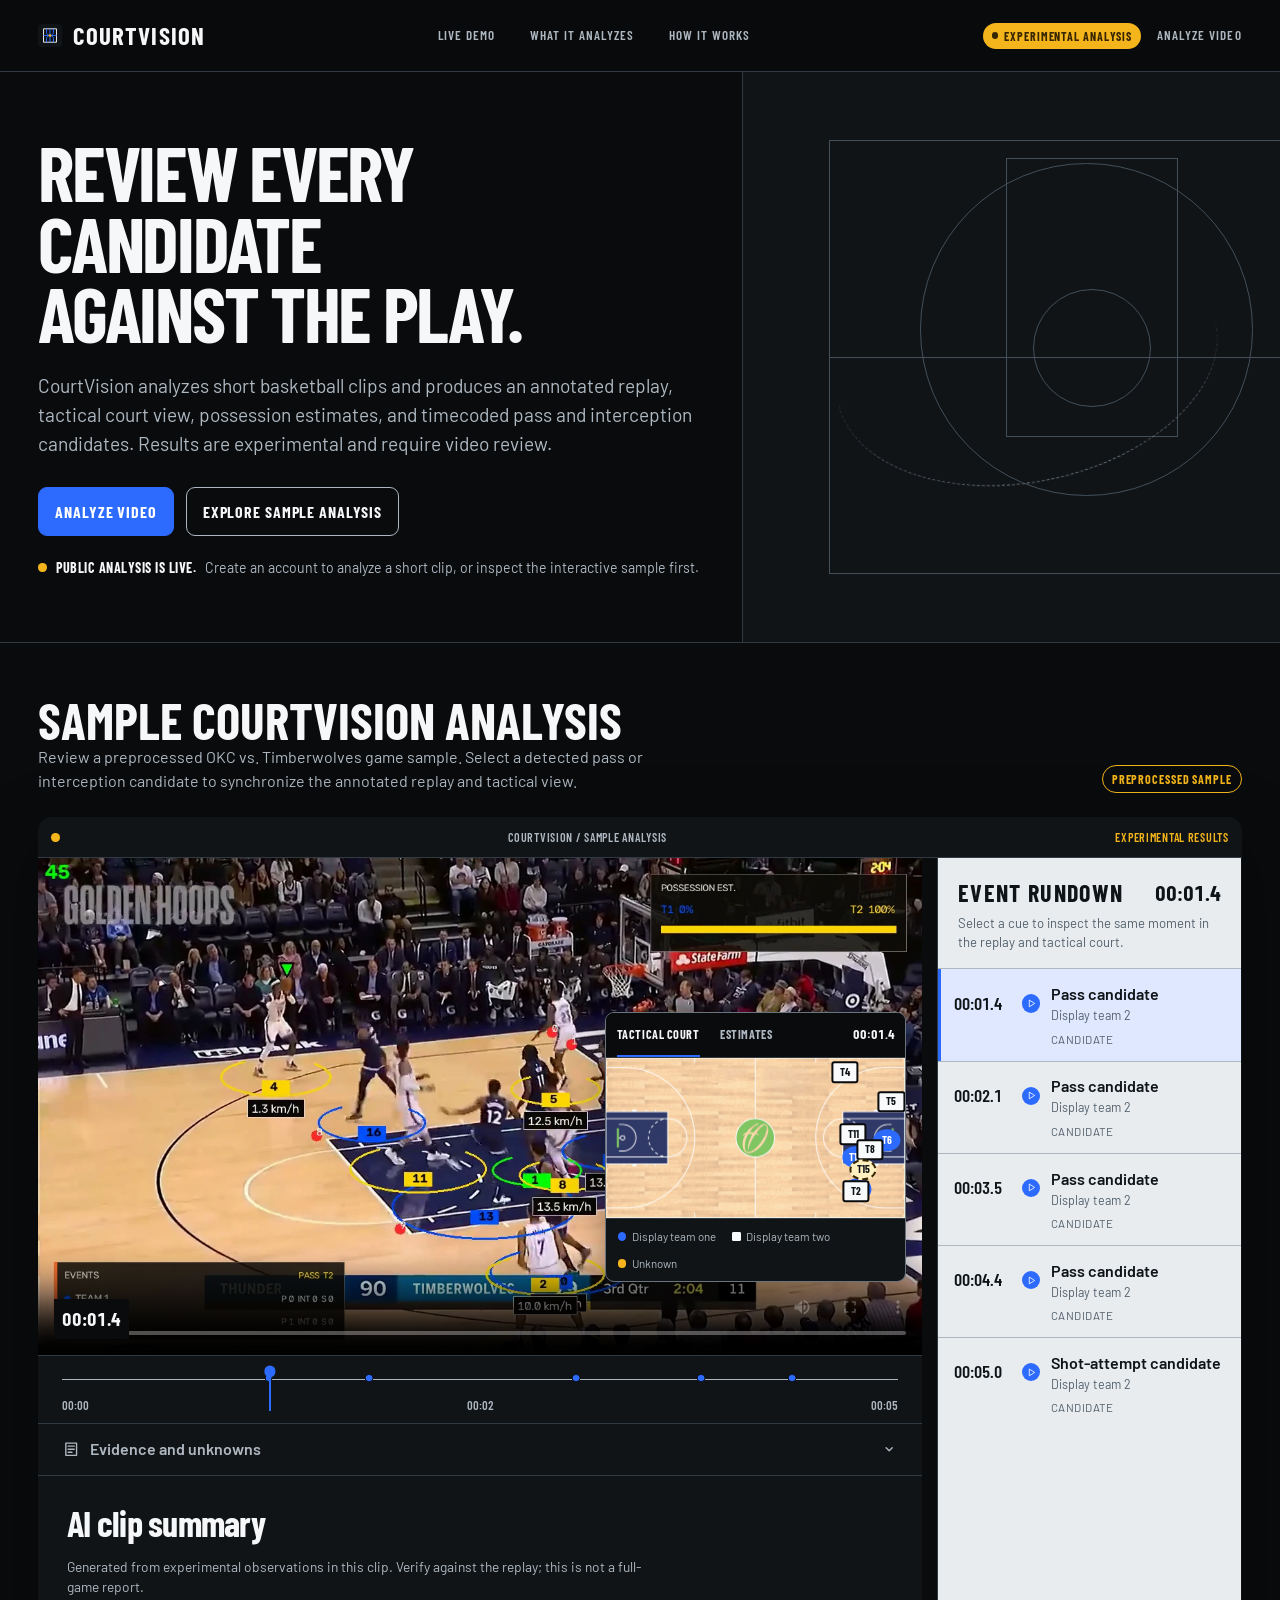
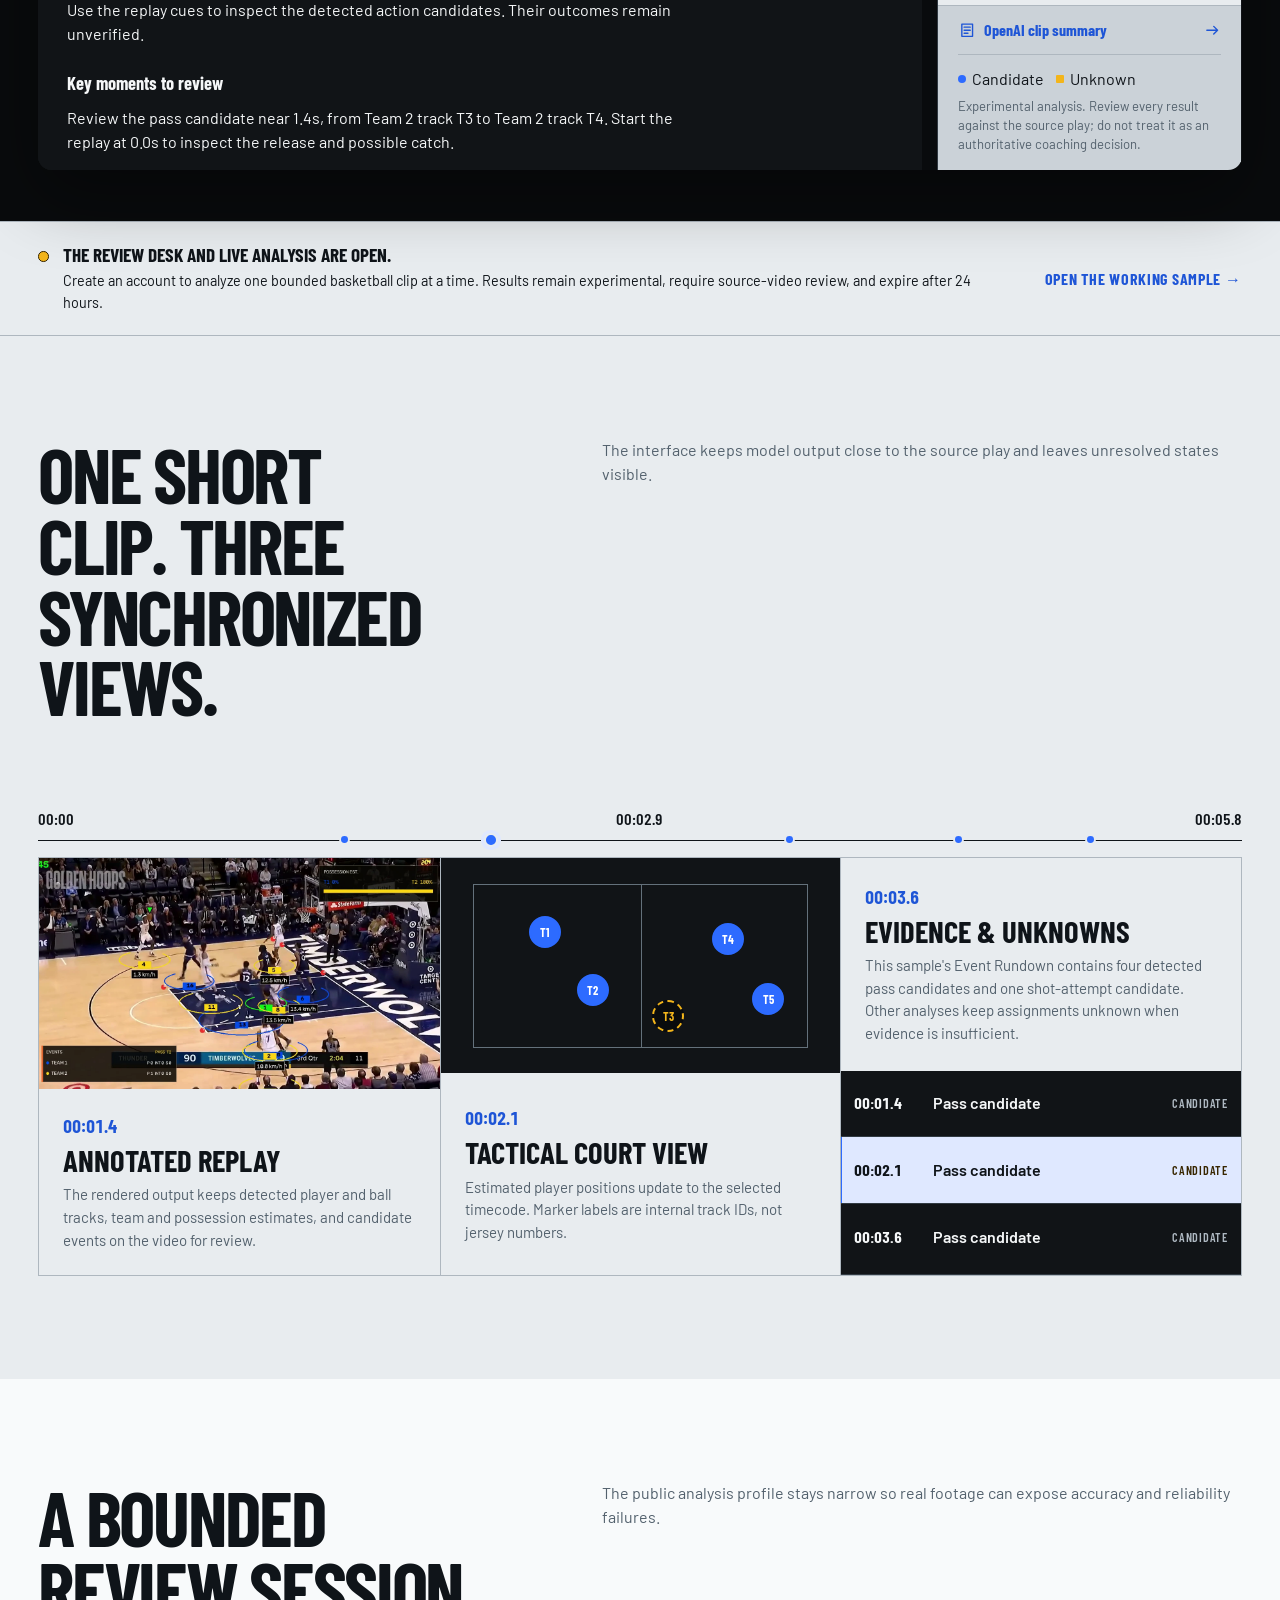
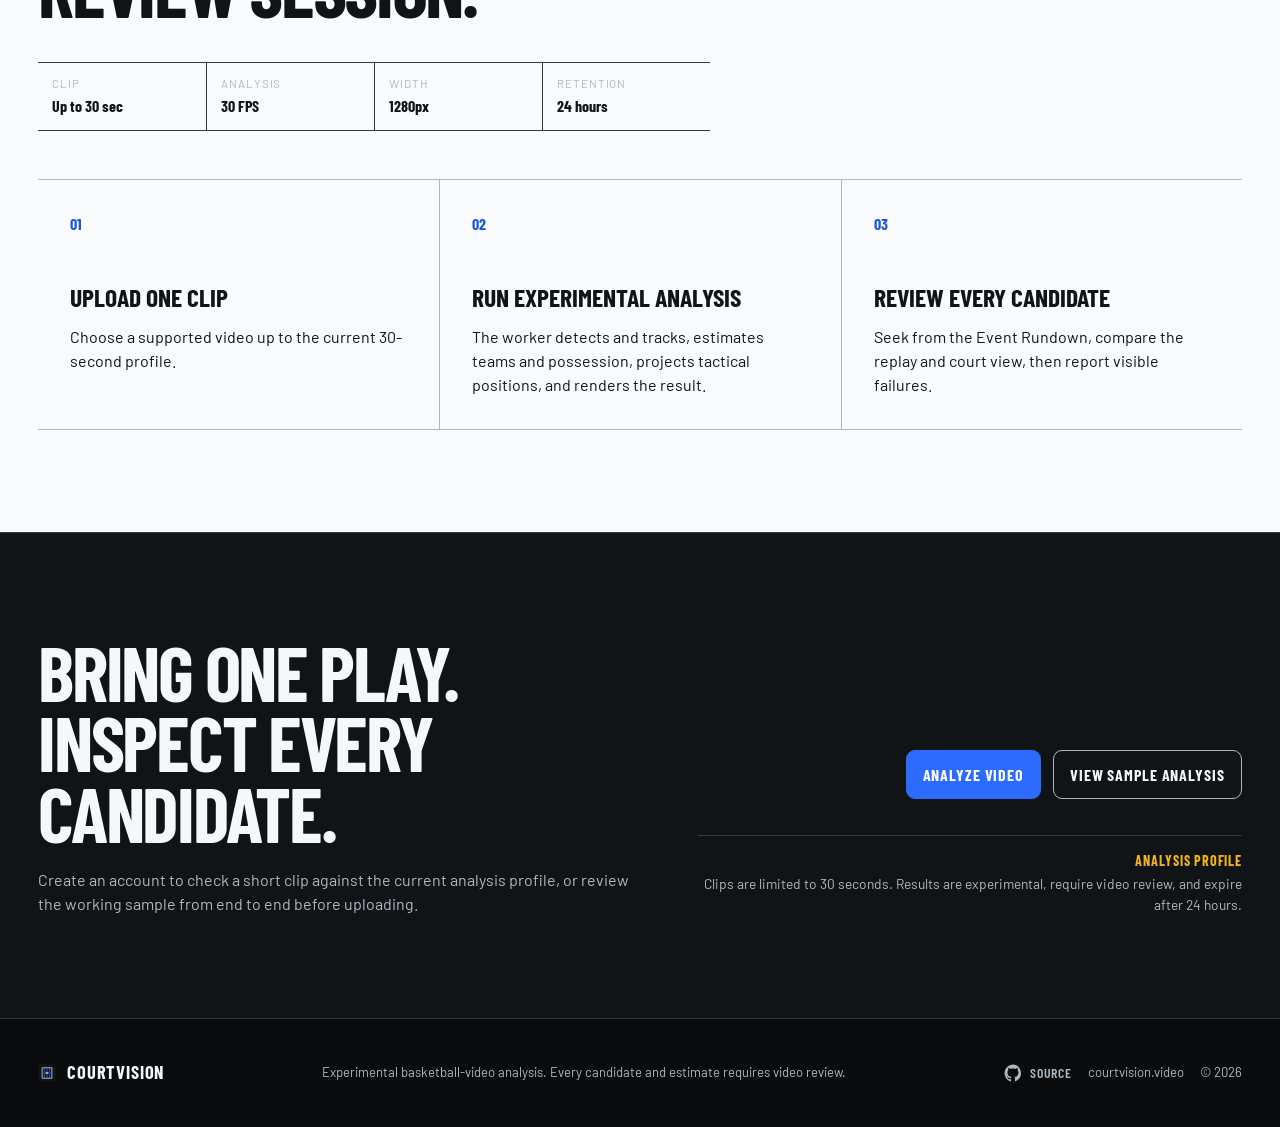
==== commit c0f84557: "Add OpenAI summary to regenerated demo" ====
--- a/web/index.html
+++ b/web/index.html
@@ -11,7 +11,7 @@
     <meta property="og:title" content="CourtVision — Inspectable basketball video analysis" />
     <meta property="og:description" content="Analyze a basketball clip, inspect the annotated replay, and review every experimental candidate against the source play." />
     <meta property="og:url" content="https://courtvision.video/" />
-    <meta property="og:image" content="https://courtvision.video/assets/courtvision-demo-poster.webp" />
+    <meta property="og:image" content="https://courtvision.video/assets/courtvision-demo-poster.webp?v=summary-20260913" />
     <link rel="icon" href="assets/mark.svg" type="image/svg+xml" />
     <link rel="preload" href="assets/fonts/barlow-400.ttf" as="font" type="font/ttf" crossorigin />
     <link rel="preload" href="assets/fonts/barlow-condensed-700.ttf" as="font" type="font/ttf" crossorigin />
@@ -51,7 +51,7 @@
 
       <section class="interface-demo" id="interface-demo" aria-labelledby="demo-title">
         <header class="demo-heading"><div><h2 id="demo-title">Sample CourtVision analysis</h2><p>Review a preprocessed OKC vs. Timberwolves game sample. Select a detected pass or interception candidate to synchronize the annotated replay and tactical view.</p></div><span class="synthetic-badge">Preprocessed sample</span></header>
-        <div class="demo-browser"><div class="demo-browser-bar" aria-hidden="true"><span></span><strong>courtvision / sample analysis</strong><em>Experimental results</em></div><iframe title="Interactive CourtVision sample analysis" src="demo.html?embedded=1&amp;v=official-preview-2" loading="eager"></iframe></div>
+        <div class="demo-browser"><div class="demo-browser-bar" aria-hidden="true"><span></span><strong>courtvision / sample analysis</strong><em>Experimental results</em></div><iframe title="Interactive CourtVision sample analysis" src="demo.html?embedded=1&amp;v=summary-demo-1" loading="eager"></iframe></div>
       </section>
 
       <aside class="service-status" aria-labelledby="service-status-title">
@@ -59,16 +59,16 @@
           <span class="status-light" aria-hidden="true"></span>
           <div><h2 id="service-status-title">The review desk and live analysis are open.</h2><p>Create an account to analyze one bounded basketball clip at a time. Results remain experimental, require source-video review, and expire after 24 hours.</p></div>
         </div>
-        <a class="status-link" href="demo.html?v=official-preview-2">Open the working sample <span aria-hidden="true">→</span></a>
+        <a class="status-link" href="demo.html?v=summary-demo-1">Open the working sample <span aria-hidden="true">→</span></a>
       </aside>
 
       <section class="cue-section" id="capabilities" aria-labelledby="capabilities-title">
         <header class="section-heading"><h2 id="capabilities-title">One short clip. Three synchronized views.</h2><p>The interface keeps model output close to the source play and leaves unresolved states visible.</p></header>
-        <div class="landing-ruler" aria-label="Preprocessed video_2 sample ruler"><span>00:00</span><i class="cue candidate" style="--cue: 26%"></i><i class="cue selected" style="--cue: 37%"></i><i class="cue candidate" style="--cue: 61%"></i><i class="cue candidate" style="--cue: 79%"></i><span>00:02.9</span><span>00:05.8</span></div>
+        <div class="landing-ruler" aria-label="Preprocessed video_2 sample ruler"><span>00:00</span><i class="cue candidate" style="--cue: 25%"></i><i class="cue selected" style="--cue: 37%"></i><i class="cue candidate" style="--cue: 62%"></i><i class="cue candidate" style="--cue: 76%"></i><i class="cue candidate" style="--cue: 87%"></i><span>00:02.9</span><span>00:05.8</span></div>
         <div class="capability-bands">
-          <article class="capability-band replay-band"><div class="capability-copy"><span class="timecode">00:01.5</span><h3>Annotated replay</h3><p>The rendered output keeps detected player and ball tracks, team and possession estimates, and candidate events on the video for review.</p></div><figure><img src="assets/courtvision-demo-poster.webp" alt="Frame from the preprocessed CourtVision video_2 sample analysis" /></figure></article>
+          <article class="capability-band replay-band"><div class="capability-copy"><span class="timecode">00:01.4</span><h3>Annotated replay</h3><p>The rendered output keeps detected player and ball tracks, team and possession estimates, and candidate events on the video for review.</p></div><figure><img src="assets/courtvision-demo-poster.webp?v=summary-20260913" alt="Frame from the preprocessed CourtVision video_2 sample analysis" /></figure></article>
           <article class="capability-band court-band"><div class="mini-court" role="img" aria-label="Illustrative tactical court with internal track IDs T1 through T5"><span class="track t1">T1</span><span class="track t2">T2</span><span class="track t3 unknown">T3</span><span class="track t4">T4</span><span class="track t5">T5</span></div><div class="capability-copy"><span class="timecode">00:02.1</span><h3>Tactical court view</h3><p>Estimated player positions update to the selected timecode. Marker labels are internal track IDs, not jersey numbers.</p></div></article>
-          <article class="capability-band unknown-band"><div class="capability-copy"><span class="timecode">00:03.5</span><h3>Evidence &amp; Unknowns</h3><p>This sample's Event Rundown contains four detected pass candidates. Other analyses keep assignments unknown when evidence is insufficient.</p></div><div class="sample-rundown" aria-label="video_2 Event Rundown excerpt"><div><time>00:01.5</time><strong>Pass candidate</strong><span>Candidate</span></div><div class="active"><time>00:02.1</time><strong>Pass candidate</strong><span>Candidate</span></div><div><time>00:03.5</time><strong>Pass candidate</strong><span>Candidate</span></div></div></article>
+          <article class="capability-band unknown-band"><div class="capability-copy"><span class="timecode">00:03.6</span><h3>Evidence &amp; Unknowns</h3><p>This sample's Event Rundown contains four detected pass candidates and one shot-attempt candidate. Other analyses keep assignments unknown when evidence is insufficient.</p></div><div class="sample-rundown" aria-label="video_2 Event Rundown excerpt"><div><time>00:01.4</time><strong>Pass candidate</strong><span>Candidate</span></div><div class="active"><time>00:02.1</time><strong>Pass candidate</strong><span>Candidate</span></div><div><time>00:03.6</time><strong>Pass candidate</strong><span>Candidate</span></div></div></article>
         </div>
       </section>
 
@@ -78,7 +78,7 @@
         <ol><li><strong>Upload one clip</strong><span>Choose a supported video up to the current 30-second profile.</span></li><li><strong>Run experimental analysis</strong><span>The worker detects and tracks, estimates teams and possession, projects tactical positions, and renders the result.</span></li><li><strong>Review every candidate</strong><span>Seek from the Event Rundown, compare the replay and court view, then report visible failures.</span></li></ol>
       </section>
 
-      <section class="closing-cta" id="analyze" aria-labelledby="closing-title"><div><h2 id="closing-title">Bring one play. Inspect every candidate.</h2><p>Create an account to check a short clip against the current analysis profile, or review the working sample from end to end before uploading.</p></div><div class="beta-entry"><div class="hero-actions"><a class="landing-button primary" data-analyze-link href="app.html">Analyze video</a><a class="landing-button secondary" href="demo.html?v=official-preview-2">View sample analysis</a></div><p class="deployment-note"><strong>Analysis profile</strong><span>Clips are limited to 30 seconds. Results are experimental, require video review, and expire after 24 hours.</span></p></div></section>
+      <section class="closing-cta" id="analyze" aria-labelledby="closing-title"><div><h2 id="closing-title">Bring one play. Inspect every candidate.</h2><p>Create an account to check a short clip against the current analysis profile, or review the working sample from end to end before uploading.</p></div><div class="beta-entry"><div class="hero-actions"><a class="landing-button primary" data-analyze-link href="app.html">Analyze video</a><a class="landing-button secondary" href="demo.html?v=summary-demo-1">View sample analysis</a></div><p class="deployment-note"><strong>Analysis profile</strong><span>Clips are limited to 30 seconds. Results are experimental, require video review, and expire after 24 hours.</span></p></div></section>
     </main>
 
     <footer class="landing-footer" id="site-footer"><a class="landing-brand" href="./"><img src="assets/mark.svg" alt="" /><span>CourtVision</span></a><p>Experimental basketball-video analysis. Every candidate and estimate requires video review.</p><div class="footer-meta"><a class="footer-github" href="https://github.com/jcshyy/CourtVision" aria-label="CourtVision on GitHub"><svg viewBox="0 0 24 24" aria-hidden="true" focusable="false"><path d="M12 .7a11.3 11.3 0 0 0-3.6 22c.6.1.8-.3.8-.6v-2.2c-3.3.7-4-1.4-4-1.4-.5-1.3-1.3-1.6-1.3-1.6-1.1-.7.1-.7.1-.7 1.2.1 1.8 1.2 1.8 1.2 1 1.8 2.7 1.3 3.3 1 .1-.8.4-1.3.7-1.6-2.6-.3-5.3-1.3-5.3-5.6 0-1.2.4-2.2 1.2-3-.1-.3-.5-1.5.1-3 0 0 1-.3 3.1 1.2.9-.3 1.9-.4 2.8-.4 1 0 2 .1 2.8.4 2.2-1.5 3.1-1.2 3.1-1.2.6 1.5.2 2.7.1 3 .8.8 1.2 1.8 1.2 3 0 4.3-2.7 5.3-5.3 5.6.4.3.7 1 .7 2v3c0 .4.2.7.8.6A11.3 11.3 0 0 0 12 .7Z" /></svg><span>Source</span></a><span>courtvision.video</span><span>© <span id="current-year">2026</span></span></div></footer>
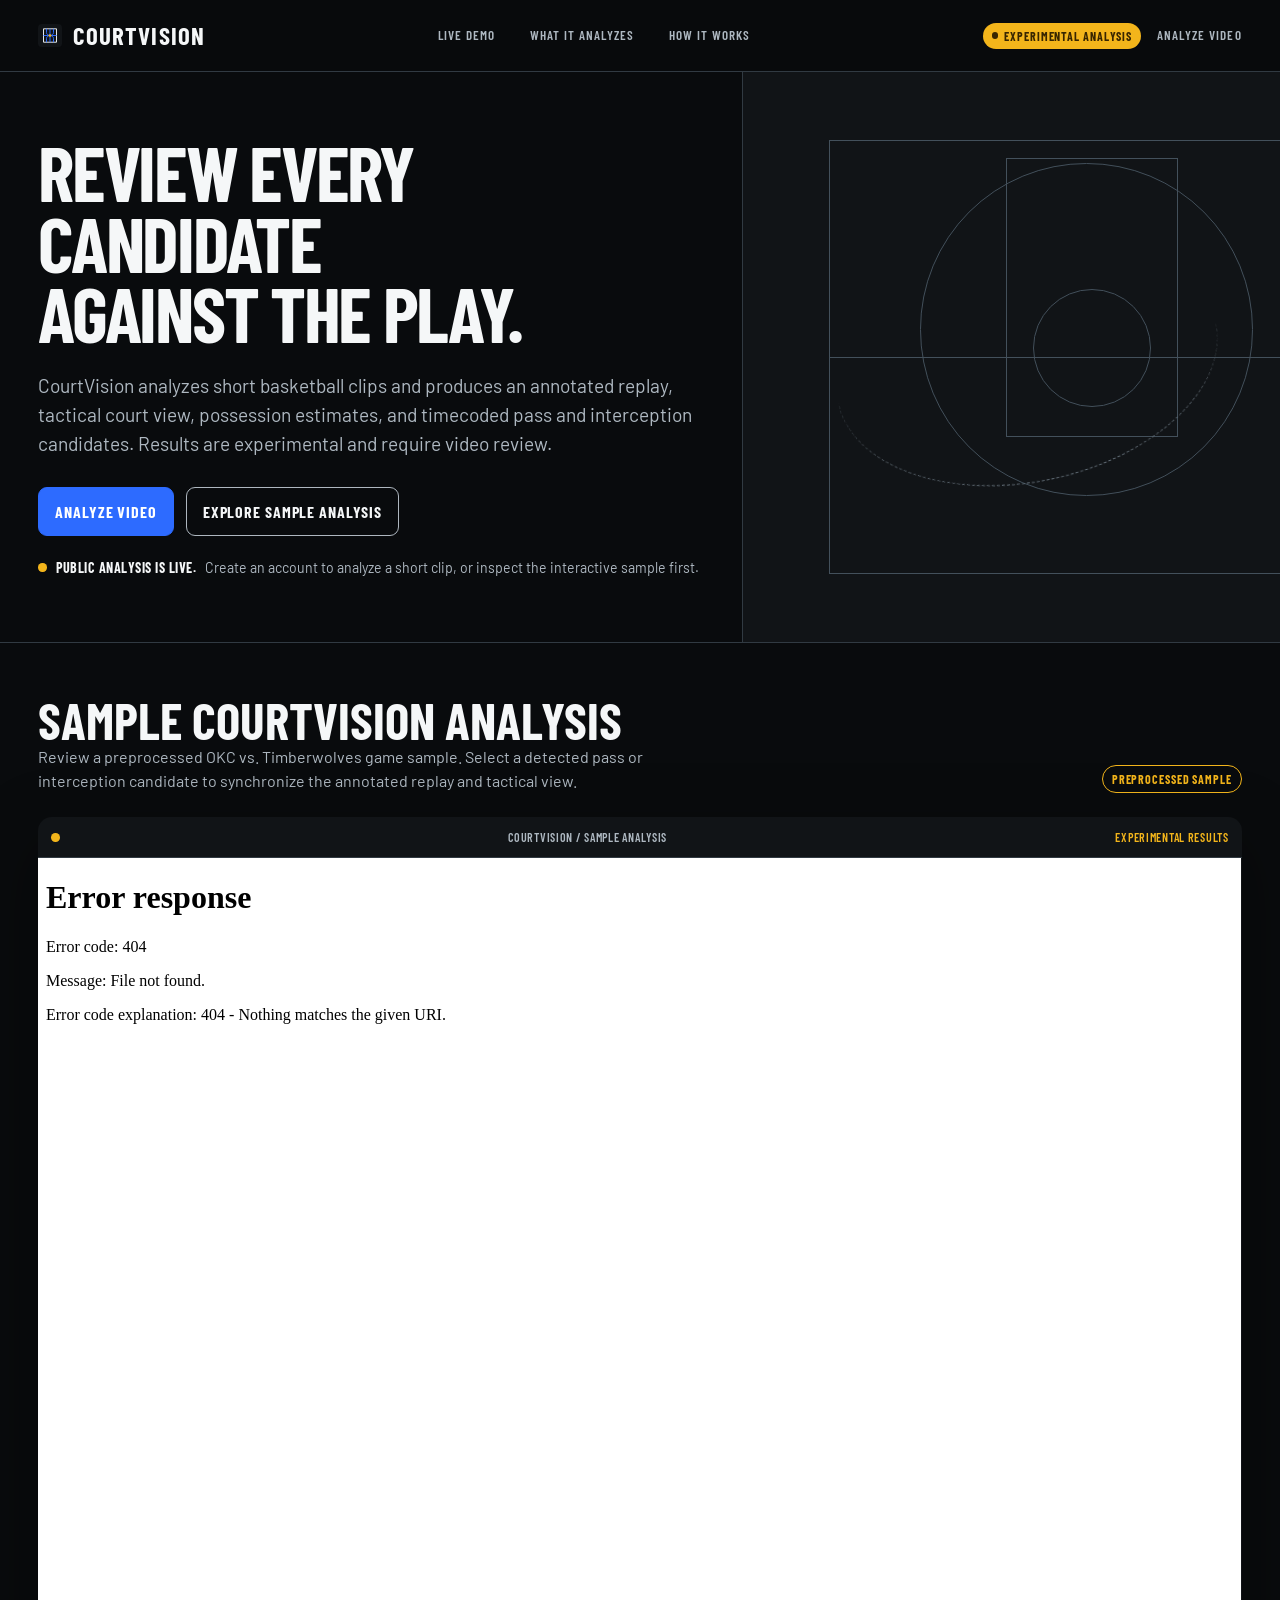
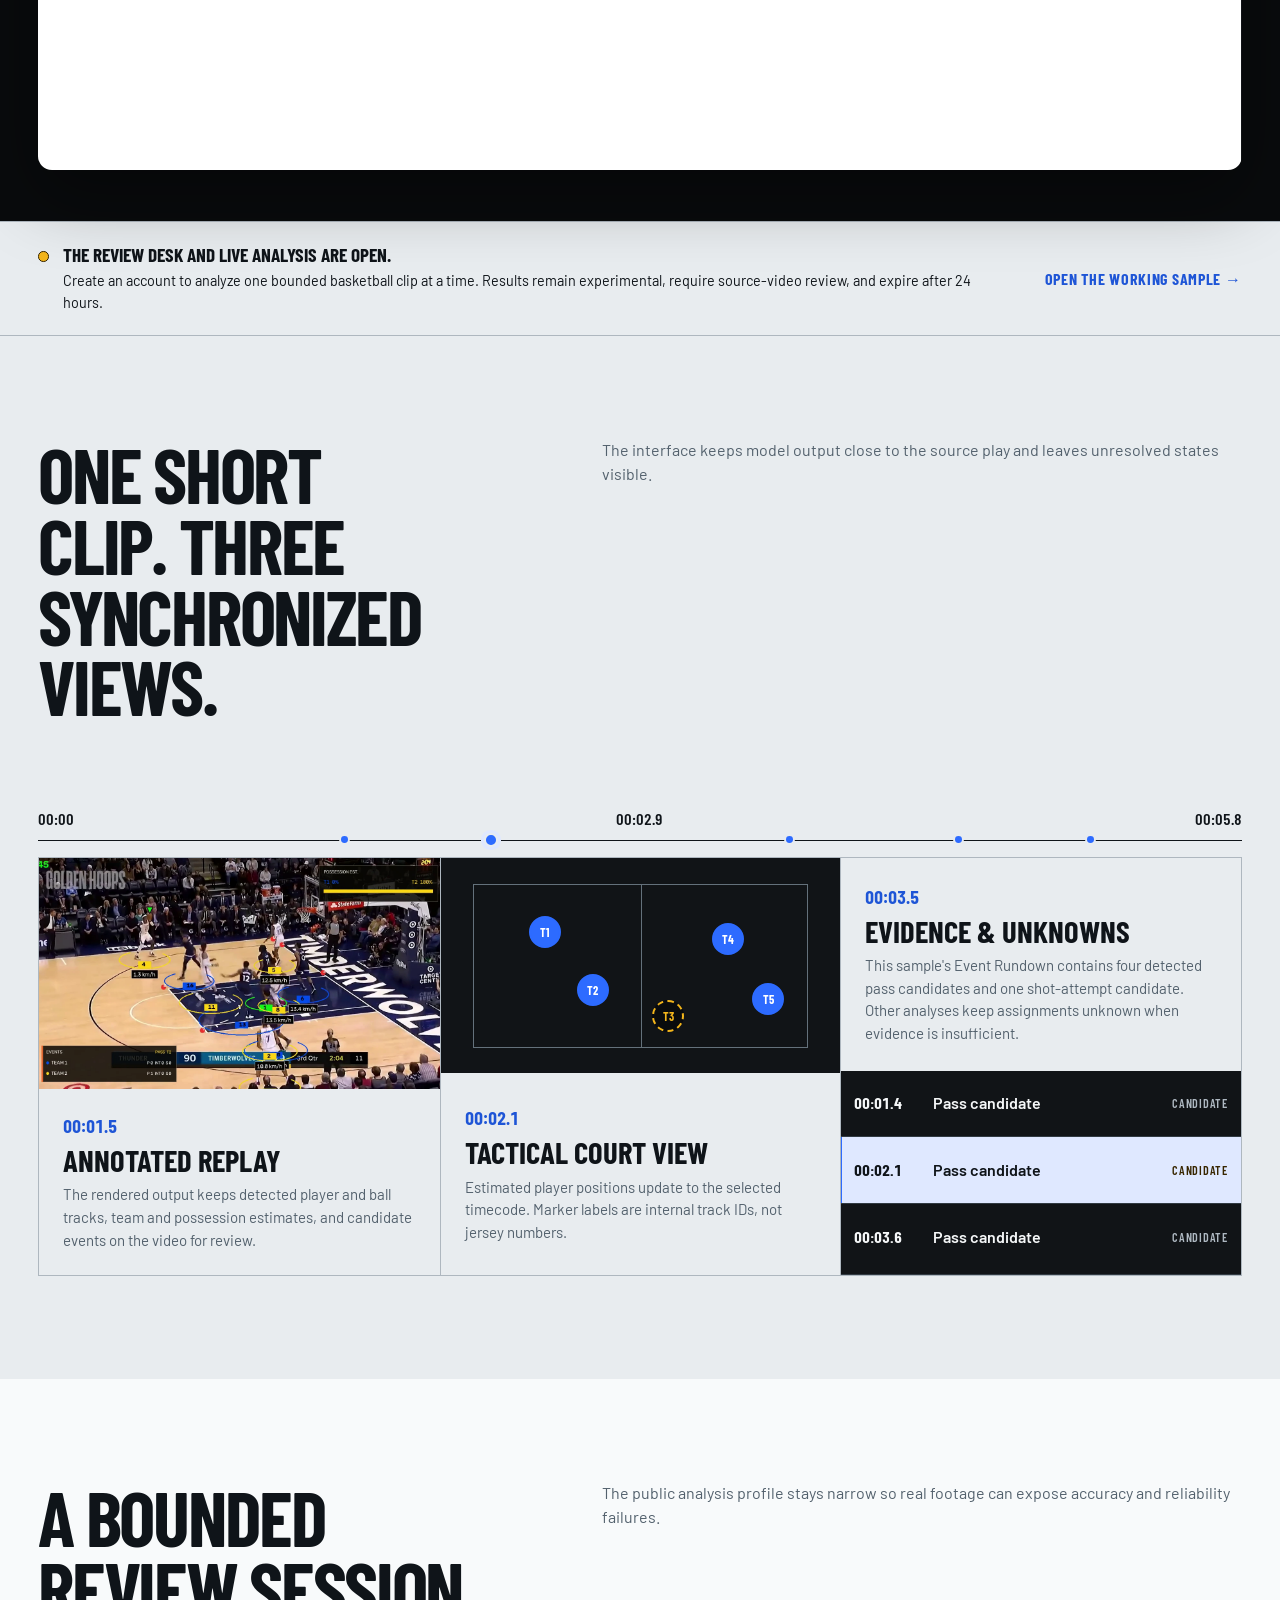
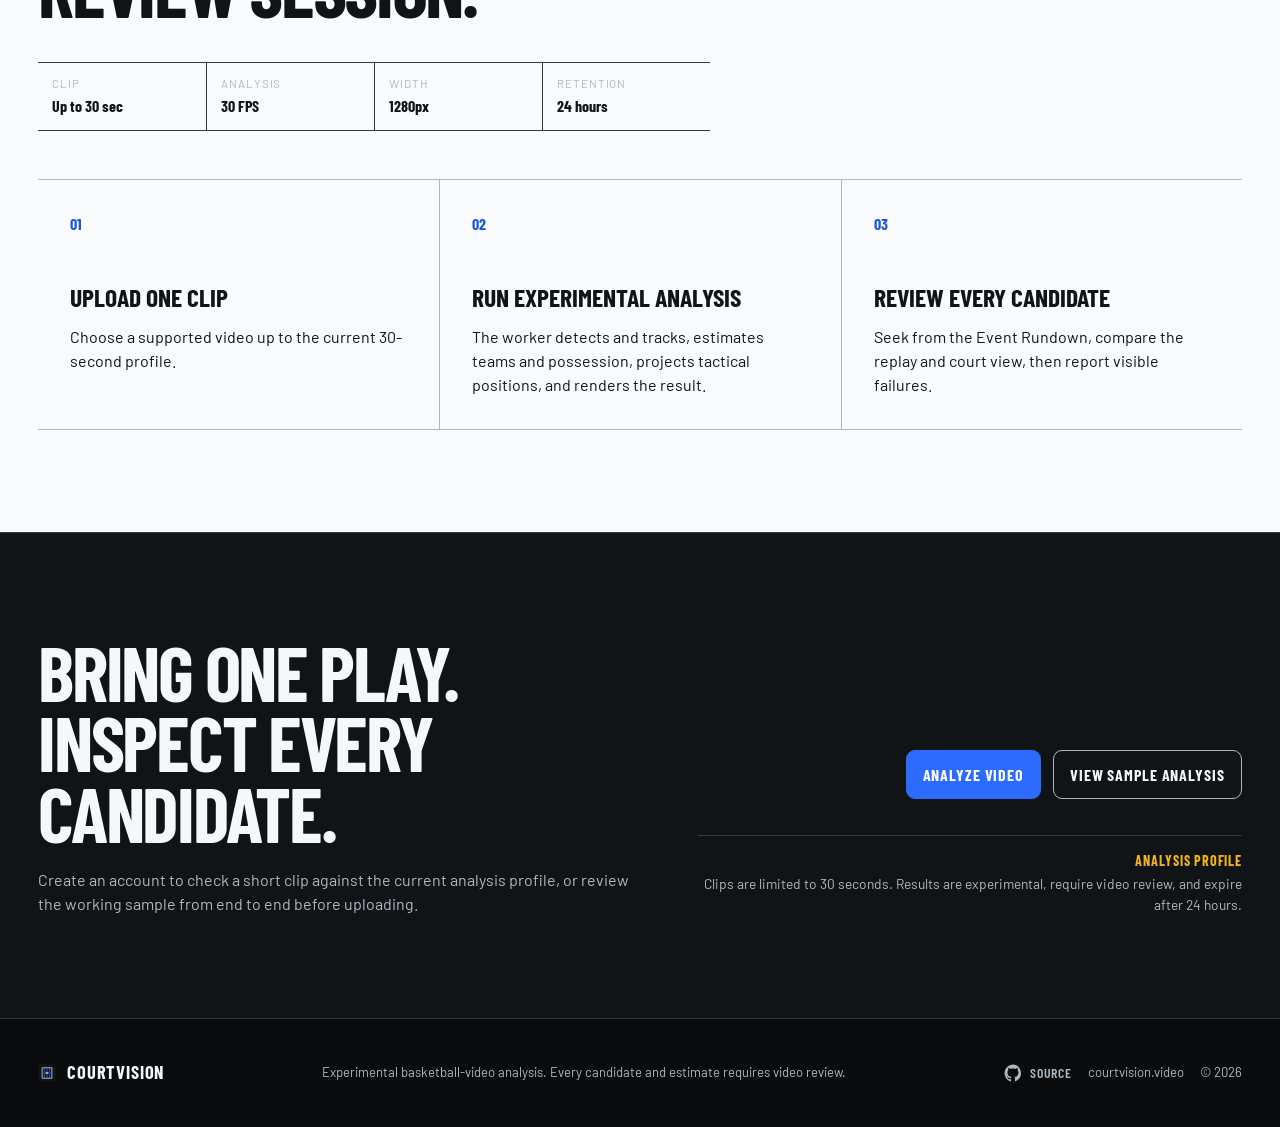
==== commit 5d153538: "Add E-BARD pipeline, event lifecycle, team possession and live demo work Commit the accumulated unco" ====
--- a/web/index.html
+++ b/web/index.html
@@ -33,7 +33,7 @@
     <header class="landing-nav">
       <a class="landing-brand" href="./" aria-label="CourtVision home"><img src="assets/mark.svg" alt="" /><span>CourtVision</span></a>
       <nav aria-label="Landing page"><a href="#interface-demo">Live demo</a><a href="#capabilities">What it analyzes</a><a href="#workflow">How it works</a></nav>
-      <div class="landing-nav-actions"><span class="beta-pill">Experimental analysis</span><a class="nav-signin" data-analyze-link href="app.html">Analyze video</a></div>
+      <div class="landing-nav-actions"><span class="beta-pill">Experimental analysis</span><a class="nav-signin" data-analyze-link href="app">Analyze video</a></div>
     </header>
 
     <main id="main">
@@ -41,7 +41,7 @@
         <div class="hero-copy">
           <h1 id="hero-title">Review every candidate against the play.</h1>
           <p>CourtVision analyzes short basketball clips and produces an annotated replay, tactical court view, possession estimates, and timecoded pass and interception candidates. Results are experimental and require video review.</p>
-          <div class="hero-actions"><a class="landing-button primary" data-analyze-link href="app.html">Analyze video</a><a class="landing-button secondary" href="#interface-demo">Explore sample analysis</a></div>
+          <div class="hero-actions"><a class="landing-button primary" data-analyze-link href="app">Analyze video</a><a class="landing-button secondary" href="#interface-demo">Explore sample analysis</a></div>
           <p class="hero-availability"><span class="hero-status-dot" aria-hidden="true"></span><strong>Public analysis is live.</strong><span class="hero-status-copy">Create an account to analyze a short clip, or inspect the interactive sample first.</span></p>
         </div>
         <div class="hero-court" aria-hidden="true">
@@ -51,7 +51,7 @@
 
       <section class="interface-demo" id="interface-demo" aria-labelledby="demo-title">
         <header class="demo-heading"><div><h2 id="demo-title">Sample CourtVision analysis</h2><p>Review a preprocessed OKC vs. Timberwolves game sample. Select a detected pass or interception candidate to synchronize the annotated replay and tactical view.</p></div><span class="synthetic-badge">Preprocessed sample</span></header>
-        <div class="demo-browser"><div class="demo-browser-bar" aria-hidden="true"><span></span><strong>courtvision / sample analysis</strong><em>Experimental results</em></div><iframe title="Interactive CourtVision sample analysis" src="demo.html?embedded=1&amp;v=summary-demo-1" loading="eager"></iframe></div>
+        <div class="demo-browser"><div class="demo-browser-bar" aria-hidden="true"><span></span><strong>courtvision / sample analysis</strong><em>Experimental results</em></div><iframe title="Interactive CourtVision sample analysis" src="demo?embedded=1&amp;v=summary-demo-1" loading="eager"></iframe></div>
       </section>
 
       <aside class="service-status" aria-labelledby="service-status-title">
@@ -59,16 +59,16 @@
           <span class="status-light" aria-hidden="true"></span>
           <div><h2 id="service-status-title">The review desk and live analysis are open.</h2><p>Create an account to analyze one bounded basketball clip at a time. Results remain experimental, require source-video review, and expire after 24 hours.</p></div>
         </div>
-        <a class="status-link" href="demo.html?v=summary-demo-1">Open the working sample <span aria-hidden="true">→</span></a>
+        <a class="status-link" href="demo?v=summary-demo-1">Open the working sample <span aria-hidden="true">→</span></a>
       </aside>
 
       <section class="cue-section" id="capabilities" aria-labelledby="capabilities-title">
         <header class="section-heading"><h2 id="capabilities-title">One short clip. Three synchronized views.</h2><p>The interface keeps model output close to the source play and leaves unresolved states visible.</p></header>
         <div class="landing-ruler" aria-label="Preprocessed video_2 sample ruler"><span>00:00</span><i class="cue candidate" style="--cue: 25%"></i><i class="cue selected" style="--cue: 37%"></i><i class="cue candidate" style="--cue: 62%"></i><i class="cue candidate" style="--cue: 76%"></i><i class="cue candidate" style="--cue: 87%"></i><span>00:02.9</span><span>00:05.8</span></div>
         <div class="capability-bands">
-          <article class="capability-band replay-band"><div class="capability-copy"><span class="timecode">00:01.4</span><h3>Annotated replay</h3><p>The rendered output keeps detected player and ball tracks, team and possession estimates, and candidate events on the video for review.</p></div><figure><img src="assets/courtvision-demo-poster.webp?v=summary-20260913" alt="Frame from the preprocessed CourtVision video_2 sample analysis" /></figure></article>
+          <article class="capability-band replay-band"><div class="capability-copy"><span class="timecode">00:01.5</span><h3>Annotated replay</h3><p>The rendered output keeps detected player and ball tracks, team and possession estimates, and candidate events on the video for review.</p></div><figure><img src="assets/courtvision-demo-poster.webp?v=summary-20260913" alt="Frame from the preprocessed CourtVision video_2 sample analysis" /></figure></article>
           <article class="capability-band court-band"><div class="mini-court" role="img" aria-label="Illustrative tactical court with internal track IDs T1 through T5"><span class="track t1">T1</span><span class="track t2">T2</span><span class="track t3 unknown">T3</span><span class="track t4">T4</span><span class="track t5">T5</span></div><div class="capability-copy"><span class="timecode">00:02.1</span><h3>Tactical court view</h3><p>Estimated player positions update to the selected timecode. Marker labels are internal track IDs, not jersey numbers.</p></div></article>
-          <article class="capability-band unknown-band"><div class="capability-copy"><span class="timecode">00:03.6</span><h3>Evidence &amp; Unknowns</h3><p>This sample's Event Rundown contains four detected pass candidates and one shot-attempt candidate. Other analyses keep assignments unknown when evidence is insufficient.</p></div><div class="sample-rundown" aria-label="video_2 Event Rundown excerpt"><div><time>00:01.4</time><strong>Pass candidate</strong><span>Candidate</span></div><div class="active"><time>00:02.1</time><strong>Pass candidate</strong><span>Candidate</span></div><div><time>00:03.6</time><strong>Pass candidate</strong><span>Candidate</span></div></div></article>
+          <article class="capability-band unknown-band"><div class="capability-copy"><span class="timecode">00:03.5</span><h3>Evidence &amp; Unknowns</h3><p>This sample's Event Rundown contains four detected pass candidates and one shot-attempt candidate. Other analyses keep assignments unknown when evidence is insufficient.</p></div><div class="sample-rundown" aria-label="video_2 Event Rundown excerpt"><div><time>00:01.4</time><strong>Pass candidate</strong><span>Candidate</span></div><div class="active"><time>00:02.1</time><strong>Pass candidate</strong><span>Candidate</span></div><div><time>00:03.6</time><strong>Pass candidate</strong><span>Candidate</span></div></div></article>
         </div>
       </section>
 
@@ -78,7 +78,7 @@
         <ol><li><strong>Upload one clip</strong><span>Choose a supported video up to the current 30-second profile.</span></li><li><strong>Run experimental analysis</strong><span>The worker detects and tracks, estimates teams and possession, projects tactical positions, and renders the result.</span></li><li><strong>Review every candidate</strong><span>Seek from the Event Rundown, compare the replay and court view, then report visible failures.</span></li></ol>
       </section>
 
-      <section class="closing-cta" id="analyze" aria-labelledby="closing-title"><div><h2 id="closing-title">Bring one play. Inspect every candidate.</h2><p>Create an account to check a short clip against the current analysis profile, or review the working sample from end to end before uploading.</p></div><div class="beta-entry"><div class="hero-actions"><a class="landing-button primary" data-analyze-link href="app.html">Analyze video</a><a class="landing-button secondary" href="demo.html?v=summary-demo-1">View sample analysis</a></div><p class="deployment-note"><strong>Analysis profile</strong><span>Clips are limited to 30 seconds. Results are experimental, require video review, and expire after 24 hours.</span></p></div></section>
+      <section class="closing-cta" id="analyze" aria-labelledby="closing-title"><div><h2 id="closing-title">Bring one play. Inspect every candidate.</h2><p>Create an account to check a short clip against the current analysis profile, or review the working sample from end to end before uploading.</p></div><div class="beta-entry"><div class="hero-actions"><a class="landing-button primary" data-analyze-link href="app">Analyze video</a><a class="landing-button secondary" href="demo?v=summary-demo-1">View sample analysis</a></div><p class="deployment-note"><strong>Analysis profile</strong><span>Clips are limited to 30 seconds. Results are experimental, require video review, and expire after 24 hours.</span></p></div></section>
     </main>
 
     <footer class="landing-footer" id="site-footer"><a class="landing-brand" href="./"><img src="assets/mark.svg" alt="" /><span>CourtVision</span></a><p>Experimental basketball-video analysis. Every candidate and estimate requires video review.</p><div class="footer-meta"><a class="footer-github" href="https://github.com/jcshyy/CourtVision" aria-label="CourtVision on GitHub"><svg viewBox="0 0 24 24" aria-hidden="true" focusable="false"><path d="M12 .7a11.3 11.3 0 0 0-3.6 22c.6.1.8-.3.8-.6v-2.2c-3.3.7-4-1.4-4-1.4-.5-1.3-1.3-1.6-1.3-1.6-1.1-.7.1-.7.1-.7 1.2.1 1.8 1.2 1.8 1.2 1 1.8 2.7 1.3 3.3 1 .1-.8.4-1.3.7-1.6-2.6-.3-5.3-1.3-5.3-5.6 0-1.2.4-2.2 1.2-3-.1-.3-.5-1.5.1-3 0 0 1-.3 3.1 1.2.9-.3 1.9-.4 2.8-.4 1 0 2 .1 2.8.4 2.2-1.5 3.1-1.2 3.1-1.2.6 1.5.2 2.7.1 3 .8.8 1.2 1.8 1.2 3 0 4.3-2.7 5.3-5.3 5.6.4.3.7 1 .7 2v3c0 .4.2.7.8.6A11.3 11.3 0 0 0 12 .7Z" /></svg><span>Source</span></a><span>courtvision.video</span><span>© <span id="current-year">2026</span></span></div></footer>
